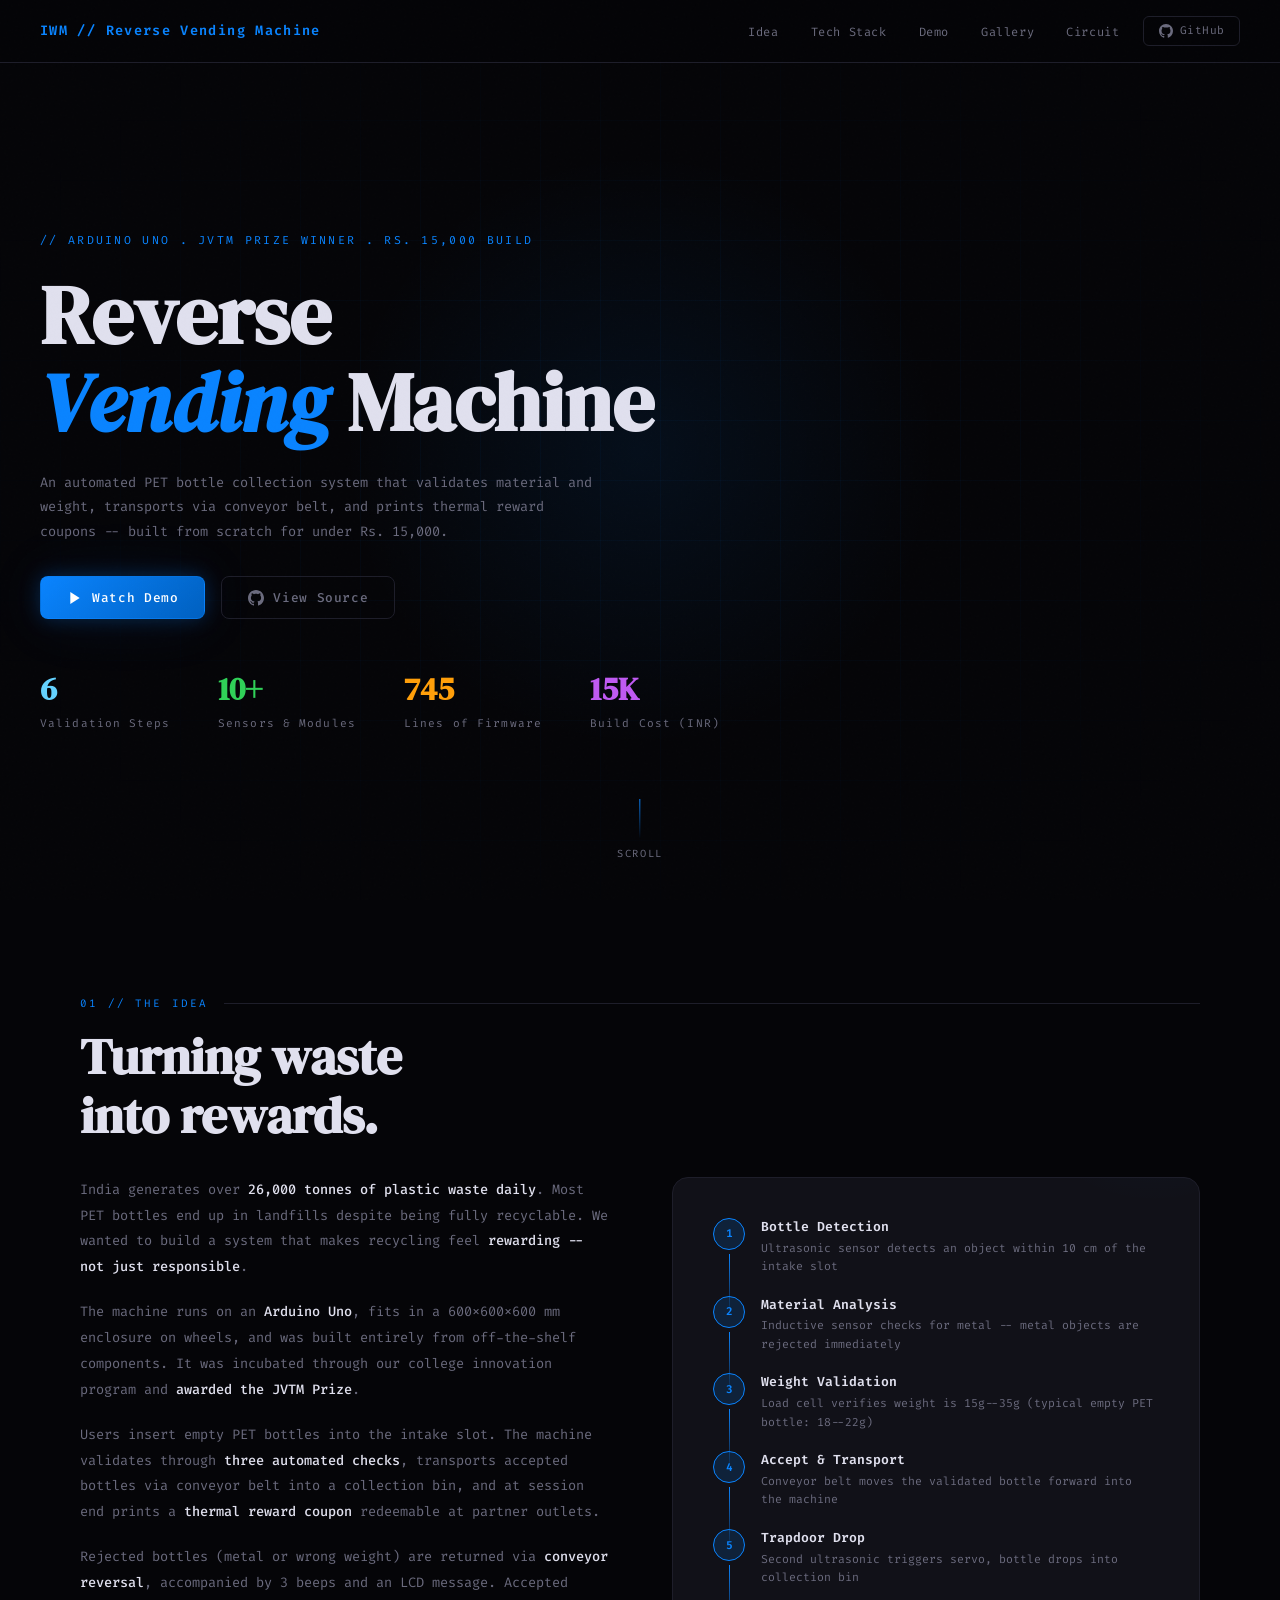
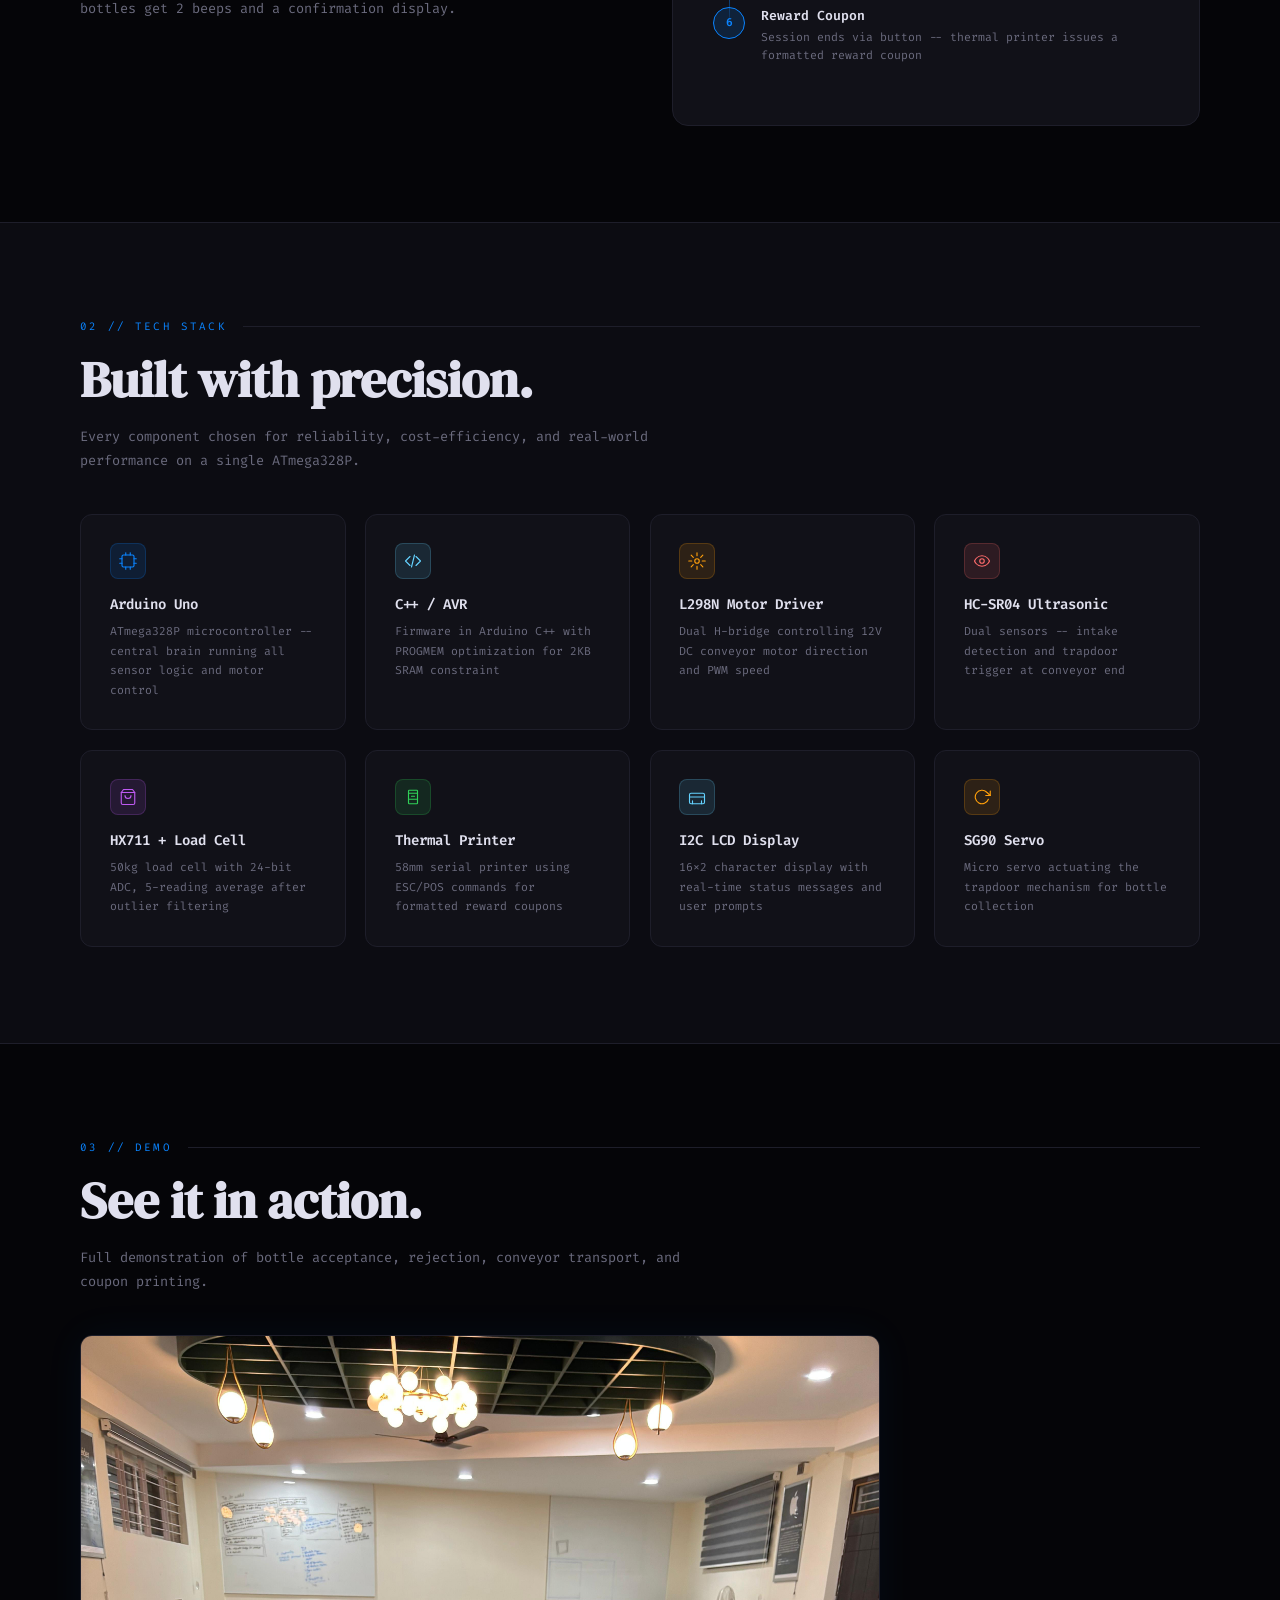
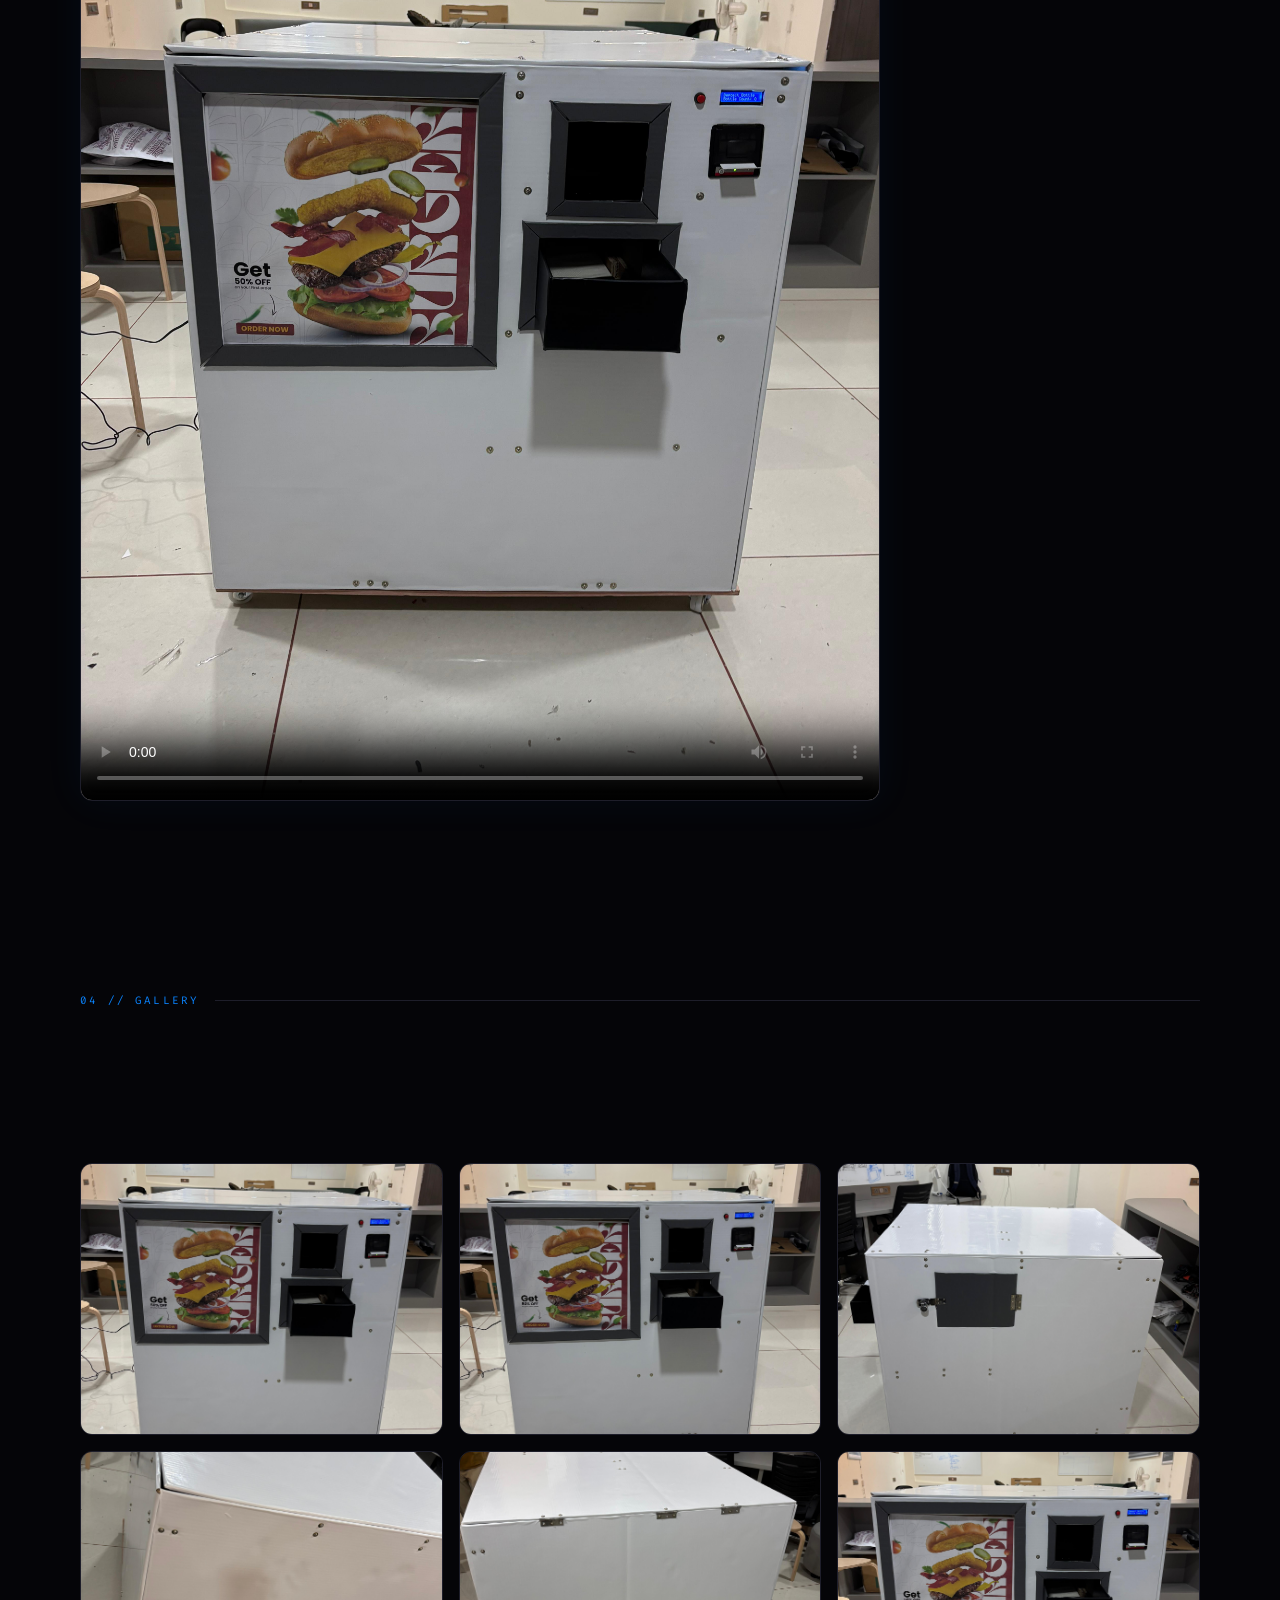
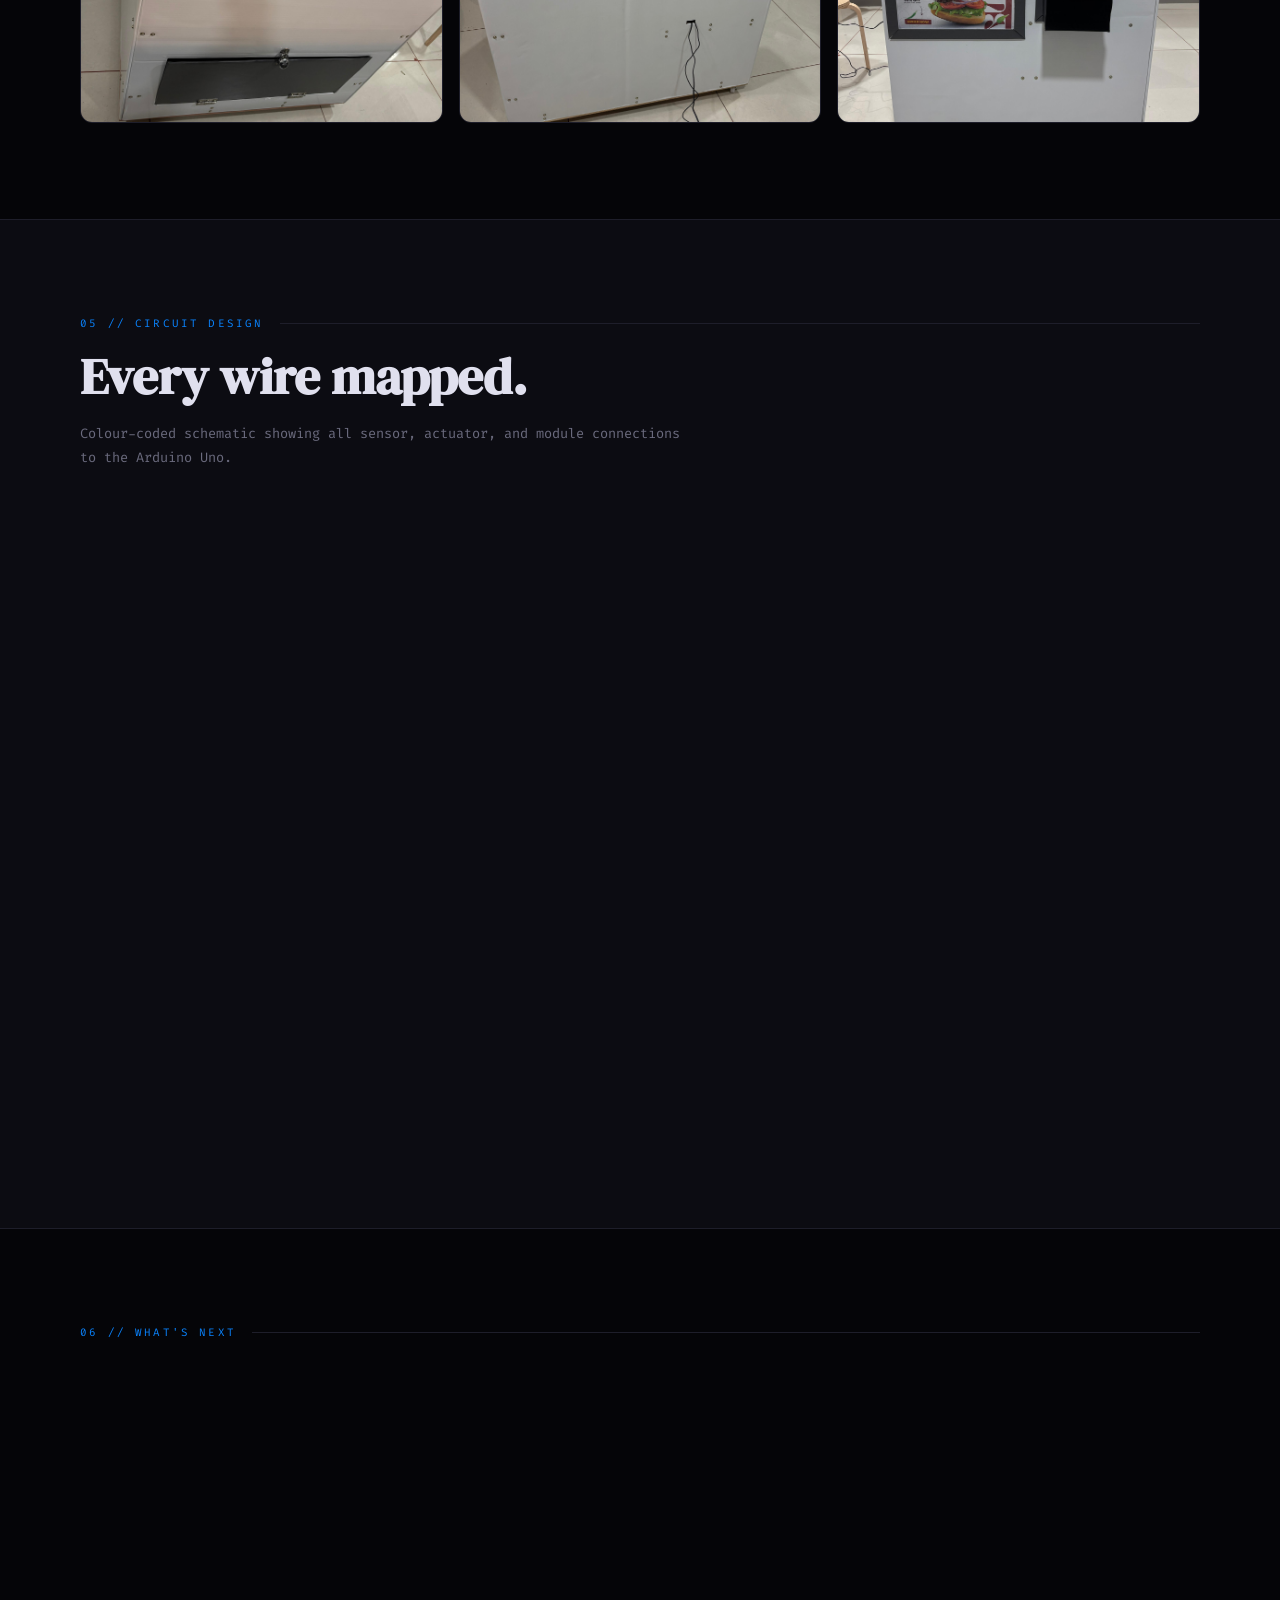
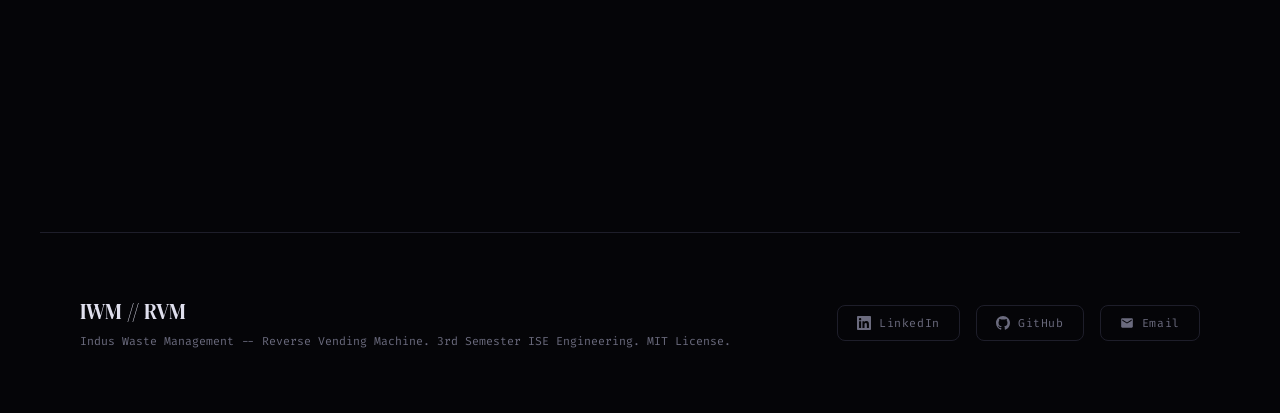
==== index.html @ 7657ecaa "refactor: move website files to root, remove docs/ folder" ====
<!DOCTYPE html>
<html lang="en">
<head>
<meta charset="UTF-8">
<meta name="viewport" content="width=device-width, initial-scale=1.0">
<title>IWM -- Reverse Vending Machine</title>
<meta name="description" content="An Arduino-powered Reverse Vending Machine that validates, collects PET bottles and prints reward coupons. JVTM Prize Winner. Built by Team IWM.">
<link rel="preconnect" href="https://fonts.googleapis.com">
<link href="https://fonts.googleapis.com/css2?family=Fira+Code:wght@300;400;500;600&family=DM+Serif+Display:ital@0;1&display=swap" rel="stylesheet">
<link rel="stylesheet" href="style.css">
</head>
<body>

<nav>
  <div class="nav-logo">IWM // Reverse Vending Machine</div>
  <div class="nav-right">
    <ul class="nav-links">
      <li><a href="#idea">Idea</a></li>
      <li><a href="#tech">Tech Stack</a></li>
      <li><a href="#demo">Demo</a></li>
      <li><a href="#gallery">Gallery</a></li>
      <li><a href="#circuit">Circuit</a></li>
    </ul>
    <a href="https://github.com/ishaaqdev/IWM-Reverse-Vending-Machine" target="_blank" class="nav-gh">
      <svg viewBox="0 0 24 24"><path d="M12 0c-6.626 0-12 5.373-12 12 0 5.302 3.438 9.8 8.207 11.387.599.111.793-.261.793-.577v-2.234c-3.338.726-4.033-1.416-4.033-1.416-.546-1.387-1.333-1.756-1.333-1.756-1.089-.745.083-.729.083-.729 1.205.084 1.839 1.237 1.839 1.237 1.07 1.834 2.807 1.304 3.492.997.107-.775.418-1.305.762-1.604-2.665-.305-5.467-1.334-5.467-5.931 0-1.311.469-2.381 1.236-3.221-.124-.303-.535-1.524.117-3.176 0 0 1.008-.322 3.301 1.23.957-.266 1.983-.399 3.003-.404 1.02.005 2.047.138 3.006.404 2.291-1.552 3.297-1.23 3.297-1.23.653 1.653.242 2.874.118 3.176.77.84 1.235 1.911 1.235 3.221 0 4.609-2.807 5.624-5.479 5.921.43.372.823 1.102.823 2.222v3.293c0 .319.192.694.801.576 4.765-1.589 8.199-6.086 8.199-11.386 0-6.627-5.373-12-12-12z"/></svg>
      GitHub
    </a>
    <button class="nav-hamburger" id="navToggle" aria-label="Menu">
      <span></span><span></span><span></span>
    </button>
  </div>
</nav>

<div class="mobile-nav" id="mobileNav">
  <a href="#idea" onclick="closeMobile()">Idea</a>
  <a href="#tech" onclick="closeMobile()">Tech Stack</a>
  <a href="#demo" onclick="closeMobile()">Demo</a>
  <a href="#gallery" onclick="closeMobile()">Gallery</a>
  <a href="#circuit" onclick="closeMobile()">Circuit</a>
  <a href="https://github.com/ishaaqdev/IWM-Reverse-Vending-Machine" target="_blank" onclick="closeMobile()">GitHub</a>
</div>

<!-- HERO -->
<div class="hero">
  <div class="hero-grid"></div>
  <div class="hero-orb"></div>

  <div class="hero-tag">// Arduino Uno . JVTM Prize Winner . Rs. 15,000 Build</div>
  <h1 class="hero-title">
    Reverse<br><em>Vending</em> Machine
  </h1>
  <p class="hero-sub">
    An automated PET bottle collection system that validates material and weight, transports via conveyor belt, and prints thermal reward coupons -- built from scratch for under Rs. 15,000.
  </p>

  <div class="hero-ctas">
    <a href="#demo" class="hero-cta">
      <svg viewBox="0 0 24 24"><polygon points="5 3 19 12 5 21 5 3" fill="currentColor"/></svg>
      Watch Demo
    </a>
    <a href="https://github.com/ishaaqdev/IWM-Reverse-Vending-Machine" target="_blank" class="hero-cta-secondary">
      <svg viewBox="0 0 24 24"><path d="M12 0c-6.626 0-12 5.373-12 12 0 5.302 3.438 9.8 8.207 11.387.599.111.793-.261.793-.577v-2.234c-3.338.726-4.033-1.416-4.033-1.416-.546-1.387-1.333-1.756-1.333-1.756-1.089-.745.083-.729.083-.729 1.205.084 1.839 1.237 1.839 1.237 1.07 1.834 2.807 1.304 3.492.997.107-.775.418-1.305.762-1.604-2.665-.305-5.467-1.334-5.467-5.931 0-1.311.469-2.381 1.236-3.221-.124-.303-.535-1.524.117-3.176 0 0 1.008-.322 3.301 1.23.957-.266 1.983-.399 3.003-.404 1.02.005 2.047.138 3.006.404 2.291-1.552 3.297-1.23 3.297-1.23.653 1.653.242 2.874.118 3.176.77.84 1.235 1.911 1.235 3.221 0 4.609-2.807 5.624-5.479 5.921.43.372.823 1.102.823 2.222v3.293c0 .319.192.694.801.576 4.765-1.589 8.199-6.086 8.199-11.386 0-6.627-5.373-12-12-12z" fill="currentColor"/></svg>
      View Source
    </a>
  </div>

  <div class="hero-stats">
    <div class="stat">
      <span class="stat-val blue">6</span>
      <span class="stat-label">Validation Steps</span>
    </div>
    <div class="stat">
      <span class="stat-val green">10+</span>
      <span class="stat-label">Sensors & Modules</span>
    </div>
    <div class="stat">
      <span class="stat-val orange">745</span>
      <span class="stat-label">Lines of Firmware</span>
    </div>
    <div class="stat">
      <span class="stat-val purple">15K</span>
      <span class="stat-label">Build Cost (INR)</span>
    </div>
  </div>

  <div class="scroll-hint">
    <div class="scroll-line"></div>
    SCROLL
  </div>
</div>

<!-- IDEA -->
<section id="idea">
  <div class="section-label">01 // The Idea</div>
  <h2 class="section-title reveal">Turning waste<br>into rewards.</h2>

  <div class="origin-grid reveal">
    <div class="origin-text">
      <p>
        India generates over <strong>26,000 tonnes of plastic waste daily</strong>. Most PET bottles end up in landfills despite being fully recyclable. We wanted to build a system that makes recycling feel <strong>rewarding -- not just responsible</strong>.
      </p>
      <p>
        The machine runs on an <strong>Arduino Uno</strong>, fits in a 600x600x600 mm enclosure on wheels, and was built entirely from off-the-shelf components. It was incubated through our college innovation program and <strong>awarded the JVTM Prize</strong>.
      </p>
      <p>
        Users insert empty PET bottles into the intake slot. The machine validates through <strong>three automated checks</strong>, transports accepted bottles via conveyor belt into a collection bin, and at session end prints a <strong>thermal reward coupon</strong> redeemable at partner outlets.
      </p>
      <p>
        Rejected bottles (metal or wrong weight) are returned via <strong>conveyor reversal</strong>, accompanied by 3 beeps and an LCD message. Accepted bottles get 2 beeps and a confirmation display.
      </p>
    </div>

    <div class="origin-visual">
      <div class="flow-step">
        <div class="flow-num">1</div>
        <div class="flow-content">
          <h4>Bottle Detection</h4>
          <p>Ultrasonic sensor detects an object within 10 cm of the intake slot</p>
        </div>
      </div>
      <div class="flow-step">
        <div class="flow-num">2</div>
        <div class="flow-content">
          <h4>Material Analysis</h4>
          <p>Inductive sensor checks for metal -- metal objects are rejected immediately</p>
        </div>
      </div>
      <div class="flow-step">
        <div class="flow-num">3</div>
        <div class="flow-content">
          <h4>Weight Validation</h4>
          <p>Load cell verifies weight is 15g--35g (typical empty PET bottle: 18--22g)</p>
        </div>
      </div>
      <div class="flow-step">
        <div class="flow-num">4</div>
        <div class="flow-content">
          <h4>Accept & Transport</h4>
          <p>Conveyor belt moves the validated bottle forward into the machine</p>
        </div>
      </div>
      <div class="flow-step">
        <div class="flow-num">5</div>
        <div class="flow-content">
          <h4>Trapdoor Drop</h4>
          <p>Second ultrasonic triggers servo, bottle drops into collection bin</p>
        </div>
      </div>
      <div class="flow-step">
        <div class="flow-num">6</div>
        <div class="flow-content">
          <h4>Reward Coupon</h4>
          <p>Session ends via button -- thermal printer issues a formatted reward coupon</p>
        </div>
      </div>
    </div>
  </div>
</section>

<!-- TECH STACK -->
<div class="tech-section" id="tech">
  <div class="tech-inner">
    <div class="section-label">02 // Tech Stack</div>
    <h2 class="section-title reveal">Built with precision.</h2>
    <p class="section-sub reveal">Every component chosen for reliability, cost-efficiency, and real-world performance on a single ATmega328P.</p>

    <div class="tech-grid reveal">
      <div class="tech-card">
        <div class="tech-icon ti-blue">
          <svg viewBox="0 0 24 24"><rect x="4" y="4" width="16" height="16" rx="2"/><line x1="9" y1="1" x2="9" y2="4"/><line x1="15" y1="1" x2="15" y2="4"/><line x1="9" y1="20" x2="9" y2="23"/><line x1="15" y1="20" x2="15" y2="23"/><line x1="1" y1="9" x2="4" y2="9"/><line x1="1" y1="15" x2="4" y2="15"/><line x1="20" y1="9" x2="23" y2="9"/><line x1="20" y1="15" x2="23" y2="15"/></svg>
        </div>
        <h4>Arduino Uno</h4>
        <p>ATmega328P microcontroller -- central brain running all sensor logic and motor control</p>
      </div>
      <div class="tech-card">
        <div class="tech-icon ti-cyan">
          <svg viewBox="0 0 24 24"><polyline points="16 18 22 12 16 6"/><polyline points="8 6 2 12 8 18"/><line x1="14" y1="4" x2="10" y2="20"/></svg>
        </div>
        <h4>C++ / AVR</h4>
        <p>Firmware in Arduino C++ with PROGMEM optimization for 2KB SRAM constraint</p>
      </div>
      <div class="tech-card">
        <div class="tech-icon ti-orange">
          <svg viewBox="0 0 24 24"><circle cx="12" cy="12" r="3"/><path d="M12 1v4M12 19v4M4.22 4.22l2.83 2.83M16.95 16.95l2.83 2.83M1 12h4M19 12h4M4.22 19.78l2.83-2.83M16.95 7.05l2.83-2.83"/></svg>
        </div>
        <h4>L298N Motor Driver</h4>
        <p>Dual H-bridge controlling 12V DC conveyor motor direction and PWM speed</p>
      </div>
      <div class="tech-card">
        <div class="tech-icon ti-red">
          <svg viewBox="0 0 24 24"><path d="M2 12s3-7 10-7 10 7 10 7-3 7-10 7-10-7-10-7z"/><circle cx="12" cy="12" r="3"/></svg>
        </div>
        <h4>HC-SR04 Ultrasonic</h4>
        <p>Dual sensors -- intake detection and trapdoor trigger at conveyor end</p>
      </div>
      <div class="tech-card">
        <div class="tech-icon ti-purple">
          <svg viewBox="0 0 24 24"><path d="M6 2L3 6v14a2 2 0 002 2h14a2 2 0 002-2V6l-3-4z"/><line x1="3" y1="6" x2="21" y2="6"/><path d="M16 10a4 4 0 01-8 0"/></svg>
        </div>
        <h4>HX711 + Load Cell</h4>
        <p>50kg load cell with 24-bit ADC, 5-reading average after outlier filtering</p>
      </div>
      <div class="tech-card">
        <div class="tech-icon ti-green">
          <svg viewBox="0 0 24 24"><rect x="6" y="3" width="12" height="18" rx="1"/><line x1="6" y1="7" x2="18" y2="7"/><line x1="6" y1="15" x2="18" y2="15"/><line x1="10" y1="11" x2="14" y2="11"/></svg>
        </div>
        <h4>Thermal Printer</h4>
        <p>58mm serial printer using ESC/POS commands for formatted reward coupons</p>
      </div>
      <div class="tech-card">
        <div class="tech-icon ti-cyan">
          <svg viewBox="0 0 24 24"><rect x="2" y="7" width="20" height="14" rx="2"/><line x1="6" y1="21" x2="6" y2="17"/><line x1="18" y1="21" x2="18" y2="17"/><line x1="2" y1="12" x2="22" y2="12"/></svg>
        </div>
        <h4>I2C LCD Display</h4>
        <p>16x2 character display with real-time status messages and user prompts</p>
      </div>
      <div class="tech-card">
        <div class="tech-icon ti-orange">
          <svg viewBox="0 0 24 24"><polyline points="23 4 23 10 17 10"/><path d="M20.49 15a9 9 0 11-2.12-9.36L23 10"/></svg>
        </div>
        <h4>SG90 Servo</h4>
        <p>Micro servo actuating the trapdoor mechanism for bottle collection</p>
      </div>
    </div>
  </div>
</div>

<!-- DEMO VIDEO -->
<section id="demo">
  <div class="section-label">03 // Demo</div>
  <h2 class="section-title reveal">See it in action.</h2>
  <p class="section-sub reveal">Full demonstration of bottle acceptance, rejection, conveyor transport, and coupon printing.</p>

  <div class="video-wrapper reveal">
    <video controls preload="metadata" poster="Media/showcase images/rvm1.jpeg">
      <source src="Media/showcase mp4/rvm Demo cardboard.mp4" type="video/mp4">
      Your browser does not support the video tag.
    </video>
  </div>
</section>

<!-- GALLERY -->
<section id="gallery">
  <div class="section-label">04 // Gallery</div>
  <h2 class="section-title reveal">The build.</h2>
  <p class="section-sub reveal">From concept to a fully working prototype -- every angle of the machine.</p>

  <div class="gallery-grid reveal">
    <div class="gallery-item" onclick="openLightbox(this)">
      <img src="Media/showcase images/rvm1.jpeg" alt="RVM front view with ad panel and intake slot" loading="lazy">
    </div>
    <div class="gallery-item" onclick="openLightbox(this)">
      <img src="Media/showcase images/rvm2.jpeg" alt="RVM front view alternative angle" loading="lazy">
    </div>
    <div class="gallery-item" onclick="openLightbox(this)">
      <img src="Media/showcase images/rvm3.jpeg" alt="RVM rear view showing access panel" loading="lazy">
    </div>
    <div class="gallery-item" onclick="openLightbox(this)">
      <img src="Media/showcase images/rvm4.jpeg" alt="RVM internal components" loading="lazy">
    </div>
    <div class="gallery-item" onclick="openLightbox(this)">
      <img src="Media/showcase images/rvm5.jpeg" alt="RVM conveyor mechanism" loading="lazy">
    </div>
    <div class="gallery-item" onclick="openLightbox(this)">
      <img src="Media/showcase images/rvm 5.jpeg" alt="RVM detailed shot" loading="lazy">
    </div>
  </div>
</section>

<!-- LIGHTBOX -->
<div class="lightbox" id="lightbox" onclick="closeLightbox()">
  <button class="lightbox-close" aria-label="Close">&times;</button>
  <img src="" alt="Enlarged view" id="lightboxImg">
</div>

<!-- CIRCUIT -->
<div class="circuit-section" id="circuit">
  <div class="circuit-inner">
    <div class="section-label">05 // Circuit Design</div>
    <h2 class="section-title reveal">Every wire mapped.</h2>
    <p class="section-sub reveal">Colour-coded schematic showing all sensor, actuator, and module connections to the Arduino Uno.</p>

    <div class="circuit-img reveal">
      <img src="hardware/IWM_RVM_Circuit_schematic.png" alt="IWM RVM Circuit Schematic">
    </div>
  </div>
</div>

<!-- FUTURE -->
<section id="future">
  <div class="section-label">06 // What's Next</div>
  <h2 class="section-title reveal">Room to grow.</h2>
  <p class="section-sub reveal">Planned improvements and future directions for the platform.</p>

  <div class="future-grid reveal">
    <div class="future-card">
      <div class="future-icon">
        <svg viewBox="0 0 24 24"><path d="M1 6v16l7-4 8 4 7-4V2l-7 4-8-4-7 4z"/><line x1="8" y1="2" x2="8" y2="18"/><line x1="16" y1="6" x2="16" y2="22"/></svg>
      </div>
      <div>
        <h4>IoT Data Logging</h4>
        <p>ESP32 integration for real-time bottle count and usage analytics dashboard</p>
      </div>
    </div>
    <div class="future-card">
      <div class="future-icon">
        <svg viewBox="0 0 24 24"><rect x="3" y="3" width="18" height="18" rx="2"/><path d="M7 7h3v3H7zM14 7h3v3h-3zM7 14h3v3H7zM14 14h3v3h-3z"/></svg>
      </div>
      <div>
        <h4>QR Code Coupons</h4>
        <p>Server-validated digital coupons replacing thermal printouts</p>
      </div>
    </div>
    <div class="future-card">
      <div class="future-icon">
        <svg viewBox="0 0 24 24"><circle cx="11" cy="11" r="8"/><line x1="21" y1="21" x2="16.65" y2="16.65"/></svg>
      </div>
      <div>
        <h4>Optical Classification</h4>
        <p>Camera-based identification of HDPE, PET, and glass bottles</p>
      </div>
    </div>
    <div class="future-card">
      <div class="future-icon">
        <svg viewBox="0 0 24 24"><path d="M18 20V10M12 20V4M6 20v-6"/></svg>
      </div>
      <div>
        <h4>Single Power Supply</h4>
        <p>Buck converter to replace the dual 12V/5V adapter setup</p>
      </div>
    </div>
  </div>
</section>

<!-- FOOTER -->
<footer>
  <div class="footer-left">
    <div class="footer-name">IWM // RVM</div>
    <div class="footer-sub">Indus Waste Management -- Reverse Vending Machine. 3rd Semester ISE Engineering. MIT License.</div>
  </div>
  <div class="footer-links">
    <a href="https://www.linkedin.com/in/ishaaq42/" target="_blank" class="footer-link">
      <svg viewBox="0 0 24 24" fill="currentColor"><path d="M20.447 20.452h-3.554v-5.569c0-1.328-.027-3.037-1.852-3.037-1.853 0-2.136 1.445-2.136 2.939v5.667H9.351V9h3.414v1.561h.046c.477-.9 1.637-1.85 3.37-1.85 3.601 0 4.267 2.37 4.267 5.455v6.286zM5.337 7.433a2.062 2.062 0 01-2.063-2.065 2.064 2.064 0 112.063 2.065zm1.782 13.019H3.555V9h3.564v11.452zM22.225 0H1.771C.792 0 0 .774 0 1.729v20.542C0 23.227.792 24 1.771 24h20.451C23.2 24 24 23.227 24 22.271V1.729C24 .774 23.2 0 22.222 0h.003z"/></svg>
      LinkedIn
    </a>
    <a href="https://github.com/ishaaqdev" target="_blank" class="footer-link">
      <svg viewBox="0 0 24 24" fill="currentColor"><path d="M12 0c-6.626 0-12 5.373-12 12 0 5.302 3.438 9.8 8.207 11.387.599.111.793-.261.793-.577v-2.234c-3.338.726-4.033-1.416-4.033-1.416-.546-1.387-1.333-1.756-1.333-1.756-1.089-.745.083-.729.083-.729 1.205.084 1.839 1.237 1.839 1.237 1.07 1.834 2.807 1.304 3.492.997.107-.775.418-1.305.762-1.604-2.665-.305-5.467-1.334-5.467-5.931 0-1.311.469-2.381 1.236-3.221-.124-.303-.535-1.524.117-3.176 0 0 1.008-.322 3.301 1.23.957-.266 1.983-.399 3.003-.404 1.02.005 2.047.138 3.006.404 2.291-1.552 3.297-1.23 3.297-1.23.653 1.653.242 2.874.118 3.176.77.84 1.235 1.911 1.235 3.221 0 4.609-2.807 5.624-5.479 5.921.43.372.823 1.102.823 2.222v3.293c0 .319.192.694.801.576 4.765-1.589 8.199-6.086 8.199-11.386 0-6.627-5.373-12-12-12z"/></svg>
      GitHub
    </a>
    <a href="mailto:ishaaqdev@gmail.com" class="footer-link">
      <svg viewBox="0 0 24 24" fill="currentColor"><path d="M20 4H4c-1.1 0-1.99.9-1.99 2L2 18c0 1.1.9 2 2 2h16c1.1 0 2-.9 2-2V6c0-1.1-.9-2-2-2zm0 4l-8 5-8-5V6l8 5 8-5v2z"/></svg>
      Email
    </a>
  </div>
</footer>

<script>
// Mobile Nav
const navToggle = document.getElementById('navToggle');
const mobileNav = document.getElementById('mobileNav');
navToggle.addEventListener('click', () => mobileNav.classList.toggle('active'));
function closeMobile() { mobileNav.classList.remove('active'); }

// Scroll Reveal
const observer = new IntersectionObserver((entries) => {
  entries.forEach(e => { if (e.isIntersecting) { e.target.classList.add('visible'); observer.unobserve(e.target); }});
}, { threshold: 0.12 });
document.querySelectorAll('.reveal').forEach(el => observer.observe(el));

// Lightbox
const lightbox = document.getElementById('lightbox');
const lightboxImg = document.getElementById('lightboxImg');
function openLightbox(el) {
  lightboxImg.src = el.querySelector('img').src;
  lightbox.classList.add('active');
  document.body.style.overflow = 'hidden';
}
function closeLightbox() {
  lightbox.classList.remove('active');
  document.body.style.overflow = '';
}
document.addEventListener('keydown', e => { if (e.key === 'Escape') closeLightbox(); });
</script>

</body>
</html>
---- style.css ----
:root {
  --bg: #050508;
  --surface: #0c0c12;
  --card: #111118;
  --border: #1e1e2a;
  --text: #e0e0ee;
  --muted: #6b6b7e;
  --accent: #0a84ff;
  --accent2: #30d158;
  --accent3: #ff6b6b;
  --accent4: #ffd76b;
  --c1: #64d2ff;
  --c2: #30d158;
  --c3: #bf5af2;
  --c4: #ff9f0a;
  --glow: rgba(10,132,255,0.15);
}

*, *::before, *::after { margin: 0; padding: 0; box-sizing: border-box; }
html { scroll-behavior: smooth; }

body {
  font-family: 'Fira Code', monospace;
  background: var(--bg);
  color: var(--text);
  overflow-x: hidden;
  cursor: default;
}

body::before {
  content: '';
  position: fixed;
  inset: 0;
  background-image: url("data:image/svg+xml,%3Csvg viewBox='0 0 512 512' xmlns='http://www.w3.org/2000/svg'%3E%3Cfilter id='n'%3E%3CfeTurbulence type='fractalNoise' baseFrequency='0.75' numOctaves='4' stitchTiles='stitch'/%3E%3C/filter%3E%3Crect width='100%25' height='100%25' filter='url(%23n)' opacity='0.025'/%3E%3C/svg%3E");
  pointer-events: none;
  z-index: 1000;
  opacity: 0.4;
}

a { color: var(--accent); text-decoration: none; transition: color 0.2s; }
a:hover { color: var(--text); }
img { max-width: 100%; display: block; }
ul { list-style: none; }

/* NAV */
nav {
  position: fixed; top: 0; width: 100%; z-index: 100;
  padding: 1rem 2.5rem;
  display: flex; justify-content: space-between; align-items: center;
  background: rgba(5,5,8,0.85);
  backdrop-filter: blur(20px);
  border-bottom: 1px solid var(--border);
}

.nav-logo {
  font-size: 0.85rem; font-weight: 600;
  color: var(--accent); letter-spacing: 0.1em;
}

.nav-links { display: flex; gap: 2rem; list-style: none; }
.nav-links a {
  color: var(--muted); font-size: 0.75rem;
  letter-spacing: 0.05em; transition: color 0.2s;
}
.nav-links a:hover { color: var(--text); }

.nav-right { display: flex; align-items: center; gap: 1.5rem; }

.nav-gh {
  display: flex; align-items: center; gap: 0.45rem;
  padding: 0.4rem 0.9rem;
  border: 1px solid var(--border); border-radius: 6px;
  font-size: 0.7rem; color: var(--muted);
  letter-spacing: 0.04em; transition: all 0.25s;
}
.nav-gh:hover { border-color: var(--accent); color: var(--text); background: var(--glow); }
.nav-gh svg { width: 14px; height: 14px; fill: currentColor; }

.nav-hamburger {
  display: none; background: none; border: none;
  cursor: pointer; padding: 4px; flex-direction: column; gap: 4px;
}
.nav-hamburger span {
  display: block; width: 18px; height: 1.5px;
  background: var(--text); border-radius: 1px; transition: 0.3s;
}

/* MOBILE NAV */
.mobile-nav {
  position: fixed; inset: 0; z-index: 99;
  background: rgba(5,5,8,0.95); backdrop-filter: blur(20px);
  display: flex; flex-direction: column;
  align-items: center; justify-content: center; gap: 2rem;
  opacity: 0; pointer-events: none; transition: opacity 0.3s;
}
.mobile-nav.active { opacity: 1; pointer-events: auto; }
.mobile-nav a { font-size: 1.1rem; font-weight: 500; color: var(--muted); }
.mobile-nav a:hover { color: var(--accent); }

/* HERO */
.hero {
  min-height: 100vh; display: flex; flex-direction: column;
  justify-content: center; padding: 8rem 2.5rem 4rem;
  position: relative; overflow: hidden;
}

.hero-grid {
  position: absolute; inset: 0;
  background-image:
    linear-gradient(rgba(10,132,255,0.04) 1px, transparent 1px),
    linear-gradient(90deg, rgba(10,132,255,0.04) 1px, transparent 1px);
  background-size: 60px 60px;
  mask-image: radial-gradient(ellipse at 50% 50%, black 30%, transparent 80%);
}

.hero-orb {
  position: absolute; width: 600px; height: 600px; border-radius: 50%;
  background: radial-gradient(circle, rgba(10,132,255,0.08) 0%, transparent 70%);
  top: 50%; left: 50%; transform: translate(-50%, -50%);
  animation: pulse 8s ease-in-out infinite;
}

@keyframes pulse {
  0%, 100% { transform: translate(-50%, -50%) scale(1); opacity: 0.6; }
  50% { transform: translate(-50%, -50%) scale(1.15); opacity: 1; }
}

.hero-tag {
  font-size: 0.72rem; color: var(--accent);
  letter-spacing: 0.2em; text-transform: uppercase;
  margin-bottom: 1.5rem;
  opacity: 0; animation: fadeUp 0.6s 0.2s forwards;
}

.hero-title {
  font-family: 'DM Serif Display', serif;
  font-size: clamp(2.8rem, 6.5vw, 5.5rem);
  line-height: 1.05; margin-bottom: 1.5rem;
  opacity: 0; animation: fadeUp 0.6s 0.4s forwards;
}
.hero-title em { color: var(--accent); font-style: italic; }

.hero-sub {
  font-size: 0.85rem; color: var(--muted);
  max-width: 560px; line-height: 1.8; margin-bottom: 2rem;
  opacity: 0; animation: fadeUp 0.6s 0.6s forwards;
}

.hero-ctas {
  display: flex; gap: 1rem; flex-wrap: wrap;
  margin-bottom: 3rem;
  opacity: 0; animation: fadeUp 0.6s 0.7s forwards;
}

.hero-cta {
  display: inline-flex; align-items: center; gap: 0.6rem;
  padding: 0.75rem 1.6rem; border-radius: 8px;
  font-family: 'Fira Code', monospace;
  font-size: 0.8rem; font-weight: 500;
  letter-spacing: 0.05em; color: #fff;
  background: linear-gradient(135deg, var(--accent), #0060c0);
  border: 1px solid rgba(10,132,255,0.4);
  box-shadow: 0 0 20px rgba(10,132,255,0.25), 0 0 60px rgba(10,132,255,0.1);
  transition: all 0.3s ease;
}
.hero-cta:hover {
  transform: translateY(-2px); color: #fff;
  box-shadow: 0 0 30px rgba(10,132,255,0.4), 0 0 80px rgba(10,132,255,0.15);
}
.hero-cta svg { width: 16px; height: 16px; fill: currentColor; }

.hero-cta-secondary {
  display: inline-flex; align-items: center; gap: 0.6rem;
  padding: 0.75rem 1.6rem; border-radius: 8px;
  font-family: 'Fira Code', monospace;
  font-size: 0.8rem; font-weight: 500;
  letter-spacing: 0.05em; color: var(--muted);
  background: transparent;
  border: 1px solid var(--border);
  transition: all 0.3s ease;
}
.hero-cta-secondary:hover {
  border-color: var(--accent); color: var(--text);
  background: var(--glow); transform: translateY(-2px);
}
.hero-cta-secondary svg { width: 16px; height: 16px; fill: currentColor; }

.hero-stats {
  display: flex; gap: 3rem; flex-wrap: wrap;
  opacity: 0; animation: fadeUp 0.6s 0.8s forwards;
}
.stat { display: flex; flex-direction: column; gap: 0.3rem; }
.stat-val {
  font-size: 2rem; font-weight: 600;
  font-family: 'DM Serif Display', serif;
}
.stat-label { font-size: 0.7rem; color: var(--muted); letter-spacing: 0.1em; }
.stat-val.blue { color: var(--c1); }
.stat-val.green { color: var(--accent2); }
.stat-val.purple { color: var(--c3); }
.stat-val.orange { color: var(--c4); }

.scroll-hint {
  position: absolute; bottom: 2.5rem; left: 50%;
  transform: translateX(-50%);
  font-size: 0.65rem; color: var(--muted);
  letter-spacing: 0.15em;
  display: flex; flex-direction: column; align-items: center; gap: 0.5rem;
  animation: bounce 2s ease-in-out infinite;
}
@keyframes bounce {
  0%, 100% { transform: translateX(-50%) translateY(0); }
  50% { transform: translateX(-50%) translateY(6px); }
}
.scroll-line { width: 1px; height: 40px; background: linear-gradient(to bottom, var(--accent), transparent); }

/* SECTIONS */
section { padding: 6rem 2.5rem; max-width: 1200px; margin: 0 auto; }

.section-label {
  font-size: 0.68rem; color: var(--accent);
  letter-spacing: 0.2em; text-transform: uppercase;
  margin-bottom: 1rem; display: flex; align-items: center; gap: 1rem;
}
.section-label::after { content: ''; flex: 1; height: 1px; background: var(--border); }

.section-title {
  font-family: 'DM Serif Display', serif;
  font-size: clamp(2rem, 4vw, 3.2rem);
  line-height: 1.15; margin-bottom: 1rem;
}

.section-sub {
  font-size: 0.85rem; color: var(--muted);
  max-width: 600px; line-height: 1.8; margin-bottom: 2.5rem;
}

/* IDEA / ORIGIN GRID */
.origin-grid {
  display: grid; grid-template-columns: 1fr 1fr;
  gap: 4rem; align-items: start; margin-top: 2rem;
}

.origin-text p {
  font-size: 0.85rem; line-height: 1.9;
  color: var(--muted); margin-bottom: 1.2rem;
}
.origin-text p strong { color: var(--text); font-weight: 500; }

.origin-visual {
  background: var(--card); border: 1px solid var(--border);
  border-radius: 16px; padding: 2.5rem;
  position: relative; overflow: hidden;
}
.origin-visual::before {
  content: ''; position: absolute; top: -50%; right: -20%;
  width: 300px; height: 300px;
  background: radial-gradient(circle, rgba(10,132,255,0.08) 0%, transparent 70%);
  border-radius: 50%;
}

.flow-step {
  display: flex; align-items: flex-start; gap: 1rem;
  margin-bottom: 1.2rem; position: relative;
}
.flow-step:not(:last-child)::after {
  content: ''; position: absolute;
  left: 16px; top: 36px; width: 1px;
  height: calc(100% + 0.2rem);
  background: linear-gradient(to bottom, var(--accent), transparent);
}
.flow-num {
  width: 32px; height: 32px; border-radius: 50%;
  background: var(--glow); border: 1px solid var(--accent);
  display: flex; align-items: center; justify-content: center;
  font-size: 0.7rem; color: var(--accent);
  flex-shrink: 0; font-weight: 600;
}
.flow-content h4 { font-size: 0.82rem; font-weight: 600; color: var(--text); margin-bottom: 0.3rem; }
.flow-content p { font-size: 0.72rem; color: var(--muted); line-height: 1.6; }

/* TECH STACK */
.tech-section { background: var(--surface); border-top: 1px solid var(--border); border-bottom: 1px solid var(--border); padding: 6rem 0; }
.tech-inner { max-width: 1200px; margin: 0 auto; padding: 0 2.5rem; }

.tech-grid {
  display: grid; grid-template-columns: repeat(auto-fill, minmax(220px, 1fr));
  gap: 1.2rem; margin-top: 2.5rem;
}

.tech-card {
  background: var(--card); border: 1px solid var(--border);
  border-radius: 12px; padding: 1.8rem;
  transition: all 0.3s; position: relative; overflow: hidden;
}
.tech-card::before {
  content: ''; position: absolute; top: 0; left: 0; right: 0;
  height: 2px;
  background: linear-gradient(90deg, transparent, var(--accent), transparent);
  transform: scaleX(0); transition: transform 0.3s;
}
.tech-card:hover { border-color: rgba(10,132,255,0.3); transform: translateY(-3px); }
.tech-card:hover::before { transform: scaleX(1); }

.tech-icon {
  width: 36px; height: 36px; border-radius: 8px;
  display: flex; align-items: center; justify-content: center;
  margin-bottom: 1rem;
}
.tech-icon svg { width: 18px; height: 18px; stroke-width: 1.5; stroke-linecap: round; stroke-linejoin: round; fill: none; }

.ti-blue { background: rgba(10,132,255,0.12); border: 1px solid rgba(10,132,255,0.2); }
.ti-blue svg { stroke: var(--accent); }
.ti-green { background: rgba(48,209,88,0.12); border: 1px solid rgba(48,209,88,0.2); }
.ti-green svg { stroke: var(--accent2); }
.ti-orange { background: rgba(255,159,10,0.12); border: 1px solid rgba(255,159,10,0.2); }
.ti-orange svg { stroke: var(--c4); }
.ti-red { background: rgba(255,107,107,0.12); border: 1px solid rgba(255,107,107,0.2); }
.ti-red svg { stroke: var(--accent3); }
.ti-purple { background: rgba(191,90,242,0.12); border: 1px solid rgba(191,90,242,0.2); }
.ti-purple svg { stroke: var(--c3); }
.ti-cyan { background: rgba(100,210,255,0.12); border: 1px solid rgba(100,210,255,0.2); }
.ti-cyan svg { stroke: var(--c1); }

.tech-card h4 { font-size: 0.88rem; font-weight: 600; margin-bottom: 0.5rem; }
.tech-card p { font-size: 0.72rem; color: var(--muted); line-height: 1.7; }

/* VIDEO SECTION */
.video-wrapper {
  margin-top: 2.5rem; border-radius: 12px; overflow: hidden;
  border: 1px solid var(--border);
  box-shadow: 0 0 40px rgba(10,132,255,0.06);
  max-width: 800px; background: #000;
}
.video-wrapper video { width: 100%; display: block; }

/* GALLERY */
.gallery-grid {
  display: grid; grid-template-columns: repeat(3, 1fr);
  gap: 1rem; margin-top: 2.5rem;
}
.gallery-item {
  border-radius: 12px; overflow: hidden; aspect-ratio: 4/3;
  cursor: pointer; position: relative;
  border: 1px solid var(--border); transition: all 0.3s;
}
.gallery-item:hover { border-color: rgba(10,132,255,0.3); transform: scale(1.02); }
.gallery-item img { width: 100%; height: 100%; object-fit: cover; transition: transform 0.5s; }
.gallery-item:hover img { transform: scale(1.05); }
.gallery-item::after {
  content: ''; position: absolute; inset: 0;
  background: linear-gradient(to top, rgba(5,5,8,0.4) 0%, transparent 50%);
  opacity: 0; transition: opacity 0.3s;
}
.gallery-item:hover::after { opacity: 1; }

/* LIGHTBOX */
.lightbox {
  position: fixed; inset: 0; z-index: 2000;
  background: rgba(5,5,8,0.9); backdrop-filter: blur(20px);
  display: flex; align-items: center; justify-content: center;
  opacity: 0; pointer-events: none; transition: opacity 0.3s;
}
.lightbox.active { opacity: 1; pointer-events: auto; }
.lightbox img { max-width: 90vw; max-height: 85vh; border-radius: 12px; border: 1px solid var(--border); }
.lightbox-close {
  position: absolute; top: 24px; right: 24px;
  width: 40px; height: 40px; border-radius: 50%;
  background: rgba(255,255,255,0.08); border: 1px solid var(--border);
  color: var(--muted); font-size: 1.2rem; cursor: pointer;
  display: flex; align-items: center; justify-content: center;
  transition: all 0.2s;
}
.lightbox-close:hover { background: var(--glow); border-color: var(--accent); color: var(--text); }

/* CIRCUIT */
.circuit-section { background: var(--surface); border-top: 1px solid var(--border); border-bottom: 1px solid var(--border); padding: 6rem 0; }
.circuit-inner { max-width: 1200px; margin: 0 auto; padding: 0 2.5rem; }
.circuit-img {
  margin-top: 2.5rem; border-radius: 12px; overflow: hidden;
  border: 1px solid var(--border);
  box-shadow: 0 0 40px rgba(10,132,255,0.06);
}
.circuit-img img { width: 100%; }

/* FUTURE */
.future-grid {
  display: grid; grid-template-columns: 1fr 1fr;
  gap: 1.2rem; margin-top: 2.5rem;
}
.future-card {
  background: var(--card); border: 1px solid var(--border);
  border-radius: 12px; padding: 1.8rem;
  transition: all 0.3s; display: flex; align-items: flex-start; gap: 1rem;
}
.future-card:hover { border-color: rgba(10,132,255,0.3); transform: translateY(-2px); }

.future-icon {
  width: 36px; height: 36px; border-radius: 8px;
  background: var(--glow); border: 1px solid rgba(10,132,255,0.2);
  display: flex; align-items: center; justify-content: center;
  flex-shrink: 0;
}
.future-icon svg { width: 16px; height: 16px; stroke: var(--accent); fill: none; stroke-width: 1.5; stroke-linecap: round; stroke-linejoin: round; }

.future-card h4 { font-size: 0.85rem; font-weight: 600; margin-bottom: 0.3rem; }
.future-card p { font-size: 0.72rem; color: var(--muted); line-height: 1.7; }

/* FOOTER */
footer {
  padding: 4rem 2.5rem; border-top: 1px solid var(--border);
  display: flex; justify-content: space-between; align-items: center;
  max-width: 1200px; margin: 0 auto; flex-wrap: wrap; gap: 2rem;
}
.footer-left { display: flex; flex-direction: column; gap: 0.5rem; }
.footer-name { font-family: 'DM Serif Display', serif; font-size: 1.3rem; }
.footer-sub { font-size: 0.72rem; color: var(--muted); }
.footer-links { display: flex; gap: 1rem; flex-wrap: wrap; }
.footer-link {
  display: flex; align-items: center; gap: 0.5rem;
  padding: 0.6rem 1.2rem; border: 1px solid var(--border);
  border-radius: 8px; font-size: 0.72rem;
  color: var(--muted); letter-spacing: 0.05em; transition: all 0.2s;
}
.footer-link:hover { border-color: var(--accent); color: var(--text); background: var(--glow); }
.footer-link svg { width: 14px; height: 14px; }

/* ANIMATIONS */
@keyframes fadeUp {
  from { opacity: 0; transform: translateY(20px); }
  to { opacity: 1; transform: translateY(0); }
}
.reveal {
  opacity: 0; transform: translateY(24px);
  transition: opacity 0.6s ease, transform 0.6s ease;
}
.reveal.visible { opacity: 1; transform: none; }

/* RESPONSIVE */
@media (max-width: 768px) {
  nav { padding: 1rem 1.5rem; }
  .nav-links { display: none; }
  .nav-hamburger { display: flex; }
  .hero { padding: 7rem 1.5rem 4rem; }
  .hero-title { font-size: clamp(2rem, 8vw, 3rem); }
  .hero-stats { gap: 1.5rem; }
  .stat-val { font-size: 1.5rem; }
  section { padding: 4rem 1.5rem; }
  .origin-grid { grid-template-columns: 1fr; gap: 2rem; }
  .tech-grid { grid-template-columns: 1fr 1fr; }
  .gallery-grid { grid-template-columns: 1fr 1fr; }
  .future-grid { grid-template-columns: 1fr; }
  .tech-inner, .circuit-inner { padding: 0 1.5rem; }
  .tech-section, .circuit-section { padding: 4rem 0; }
  footer { flex-direction: column; padding: 3rem 1.5rem; }
}
@media (max-width: 480px) {
  .tech-grid { grid-template-columns: 1fr; }
  .gallery-grid { grid-template-columns: 1fr; }
  .hero-stats { flex-direction: column; gap: 1rem; }
}
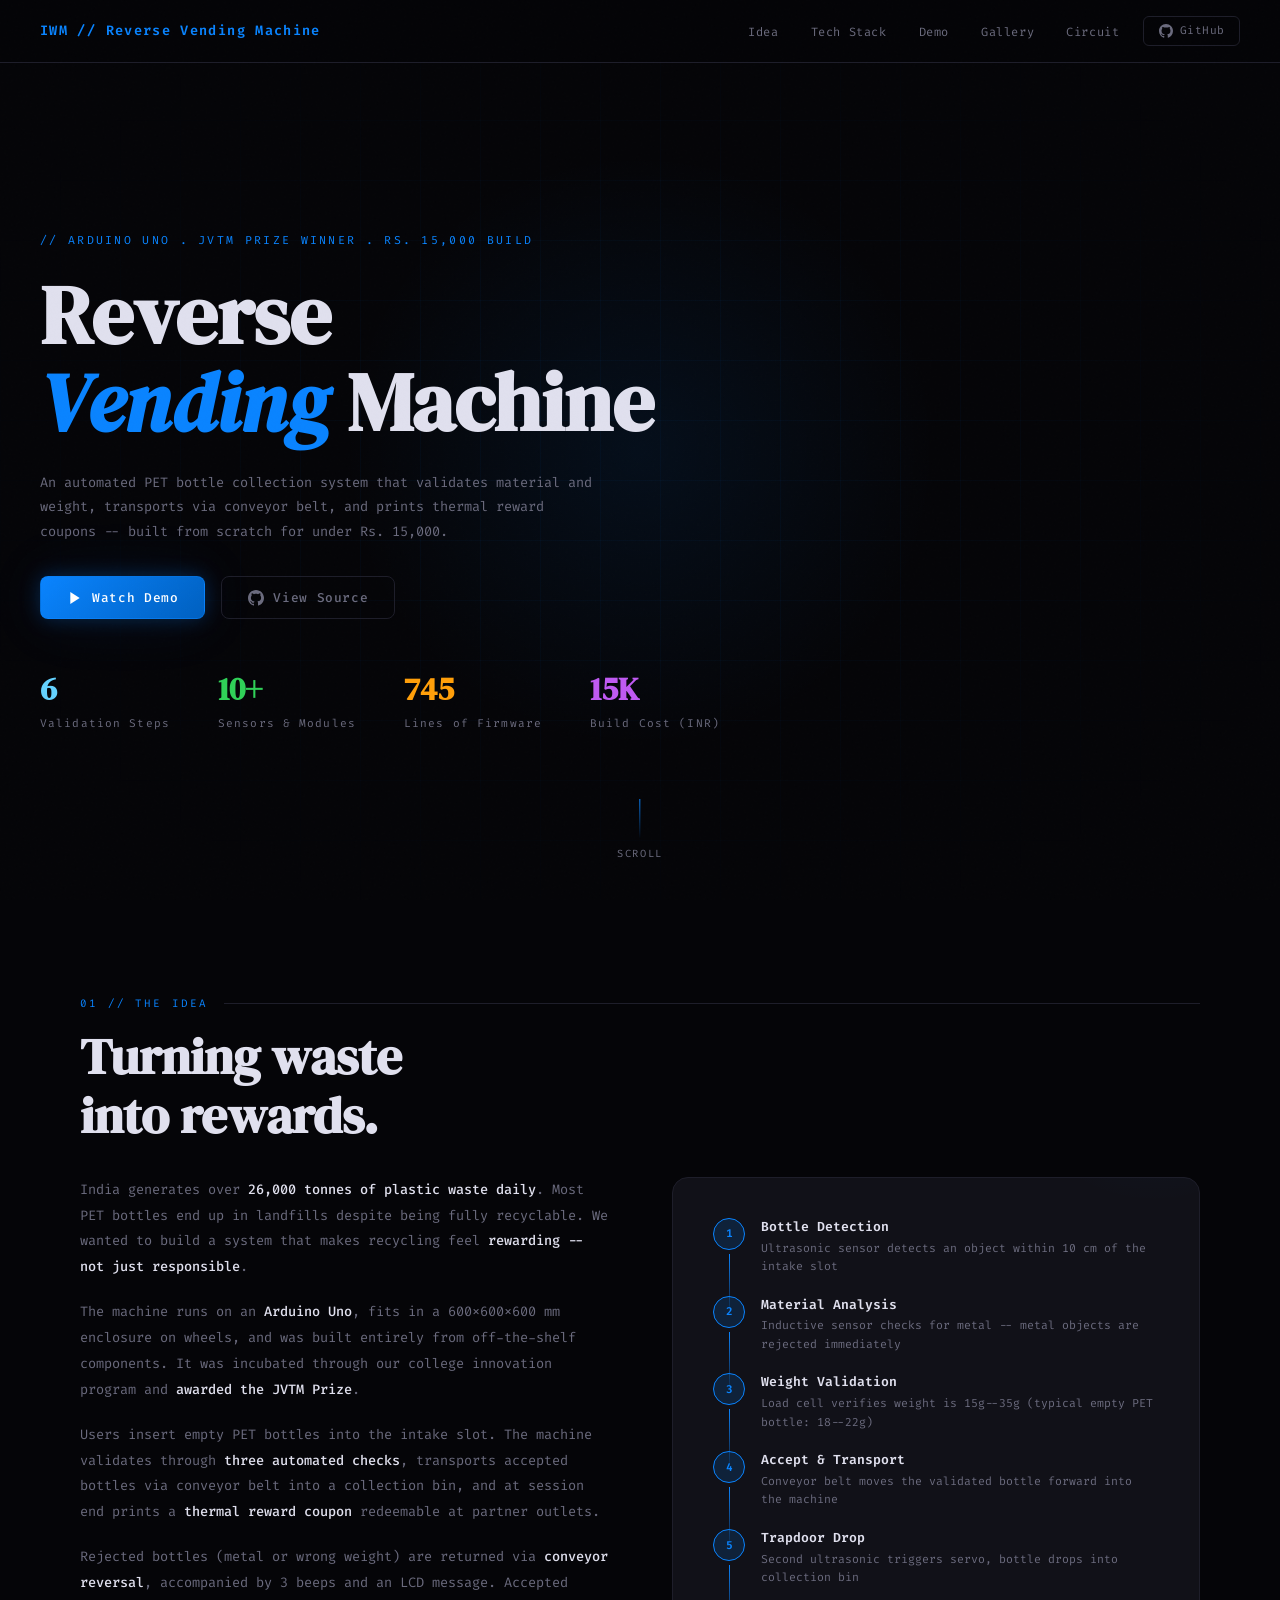
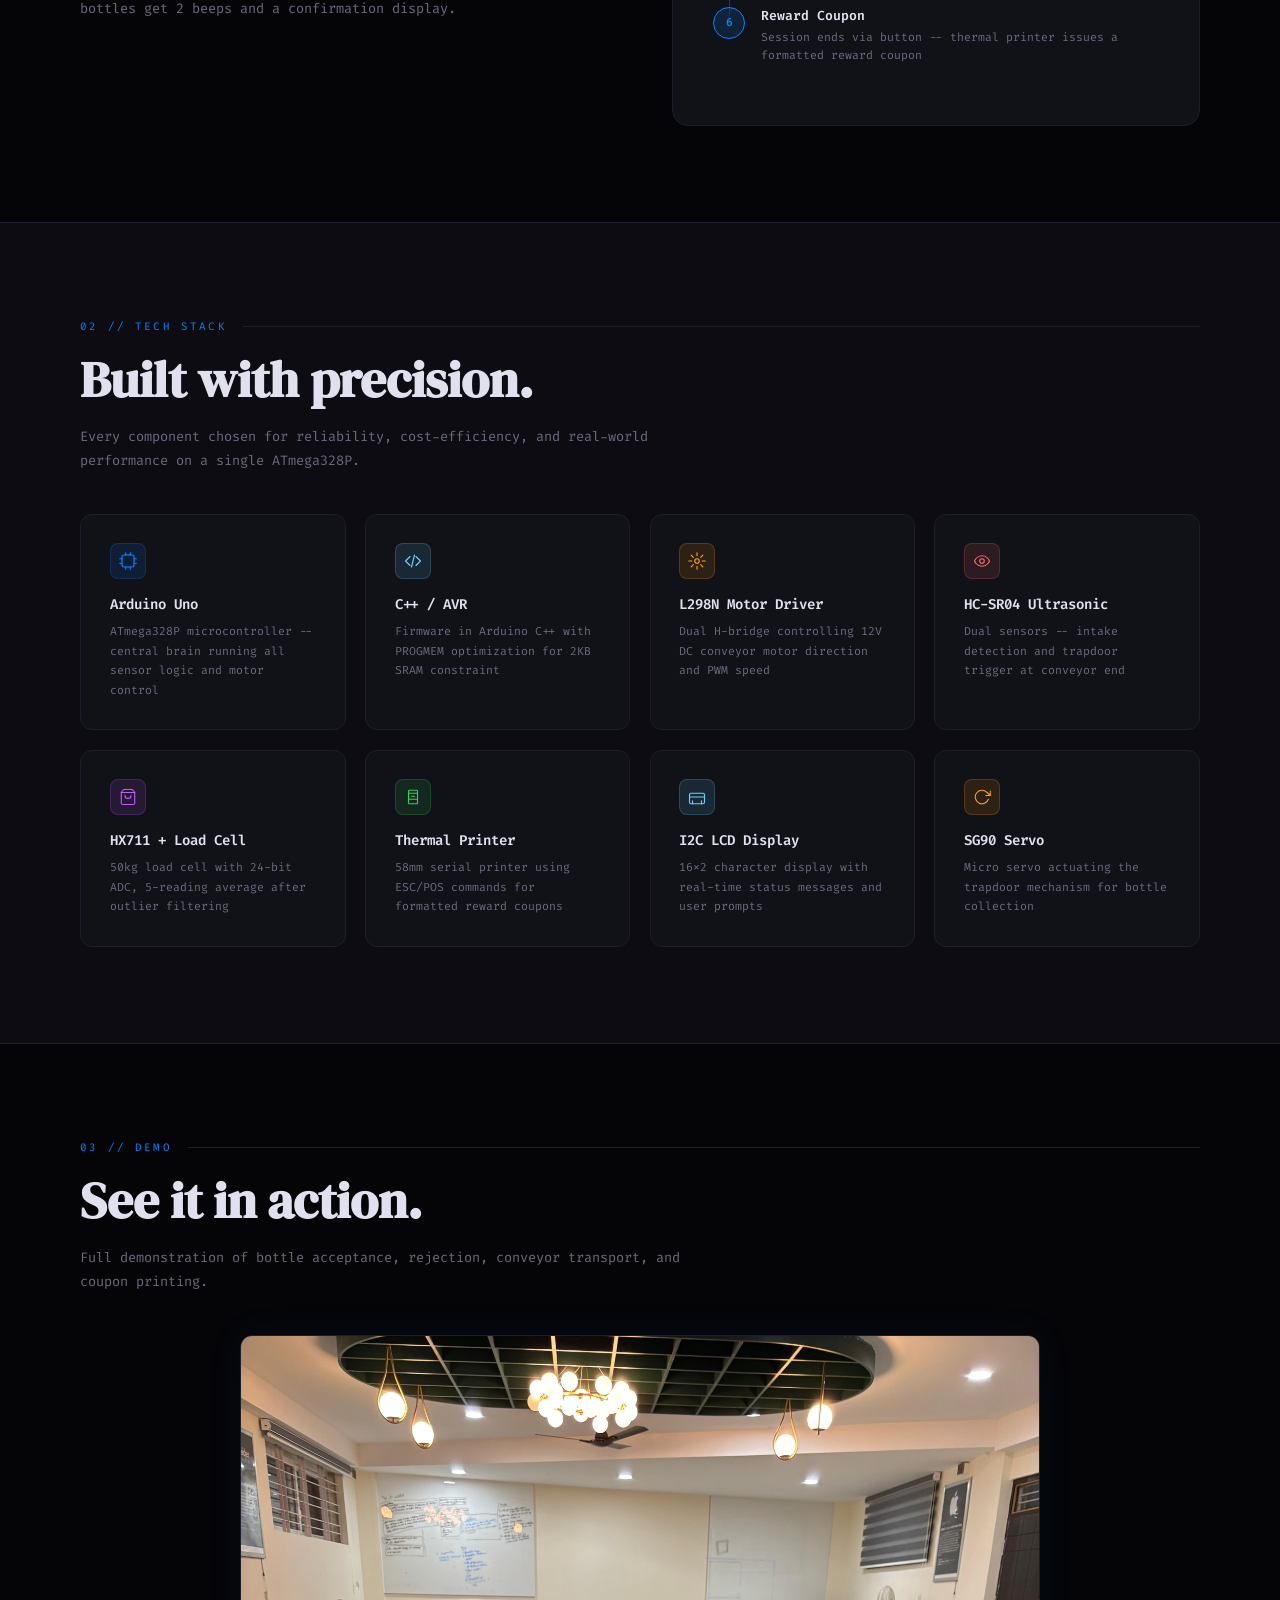
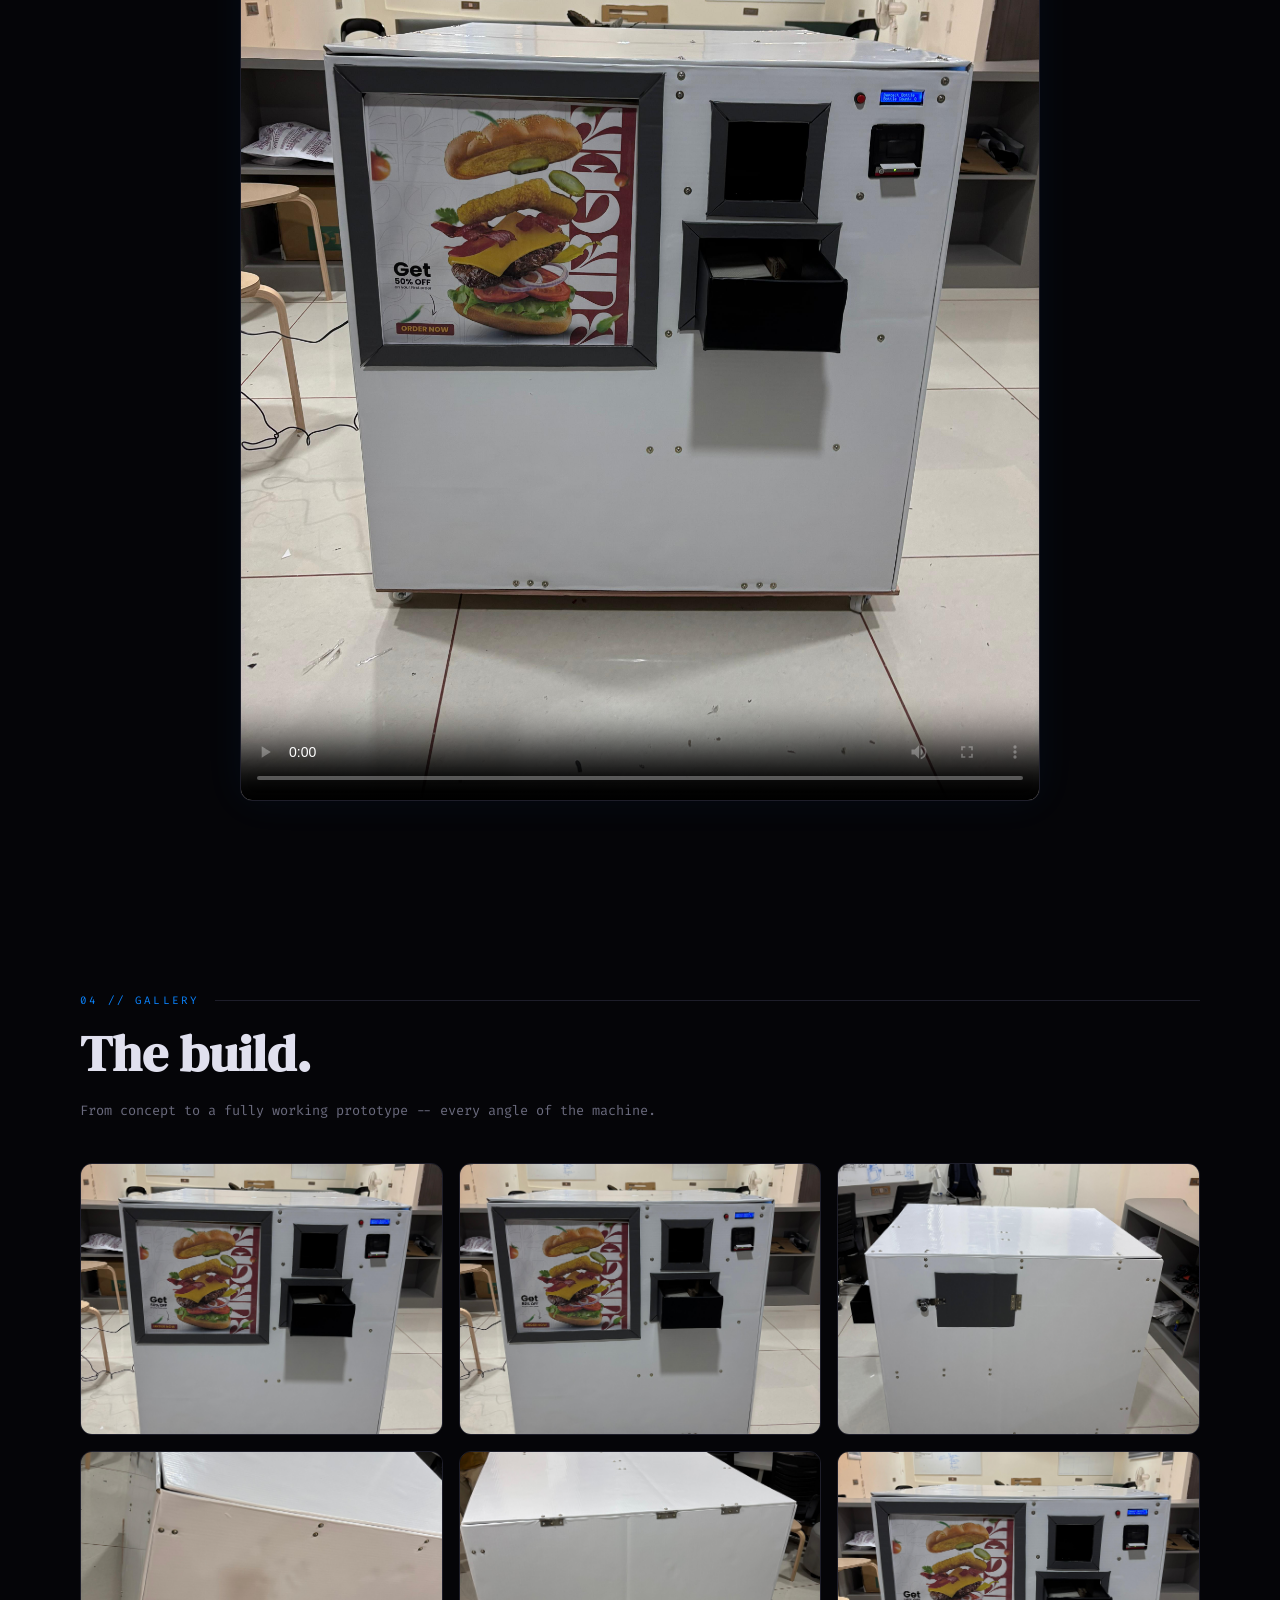
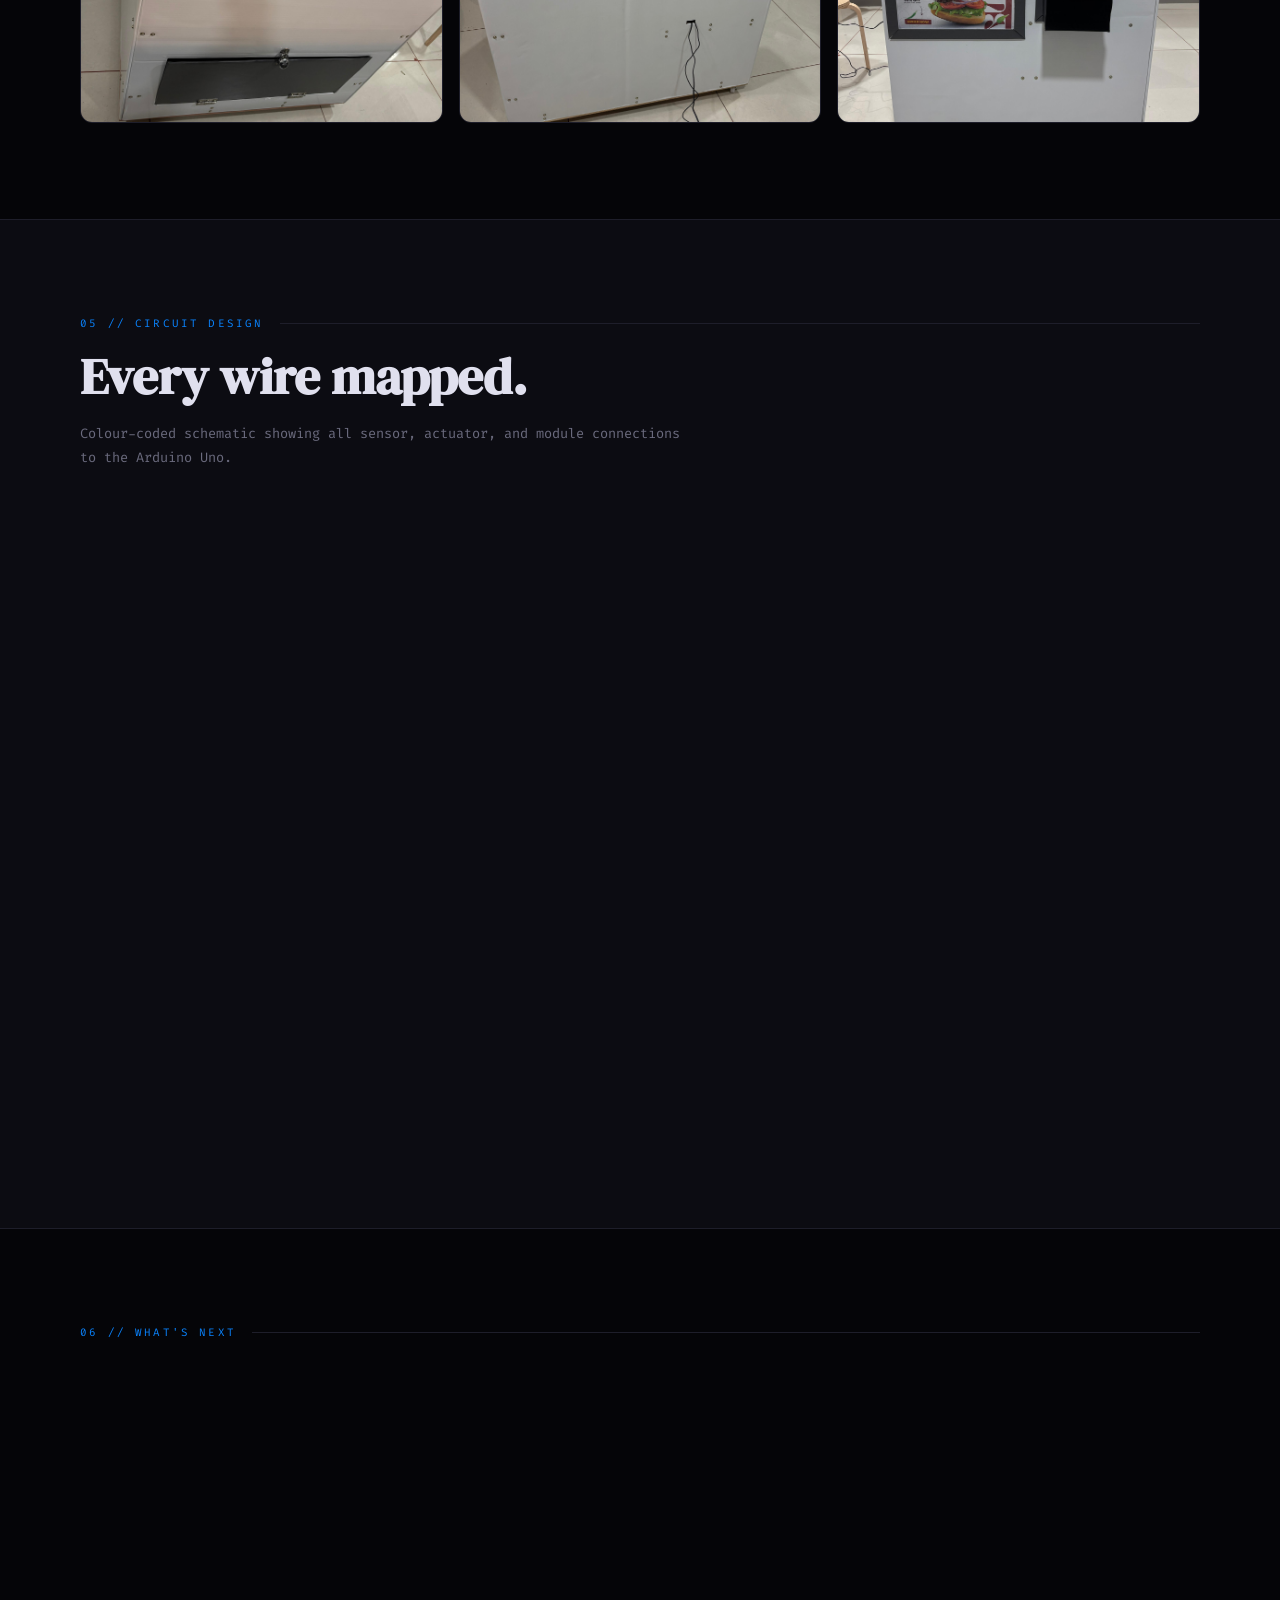
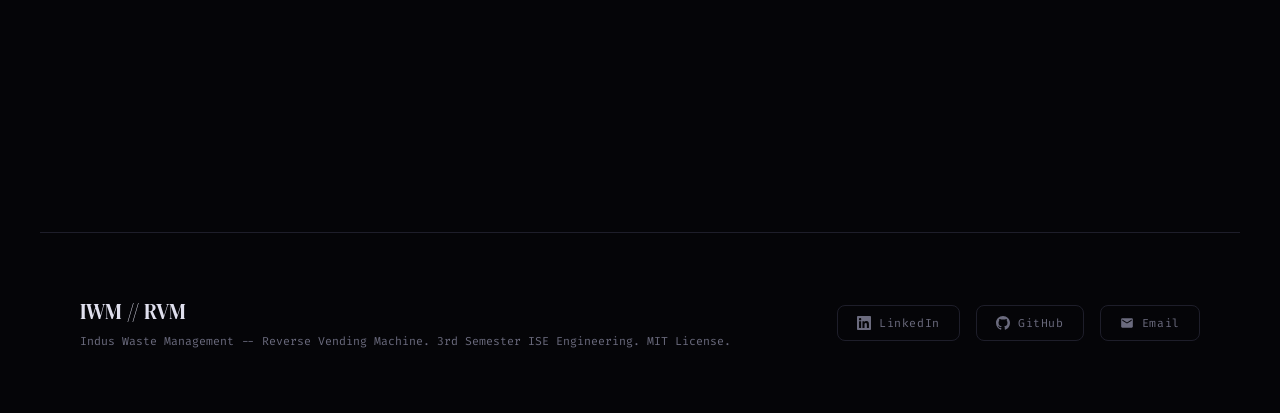
==== commit 8922b348: "fix: URL-encode media paths for GitHub Pages, center video player" ====
--- a/index.html
+++ b/index.html
@@ -232,8 +232,8 @@
   <p class="section-sub reveal">Full demonstration of bottle acceptance, rejection, conveyor transport, and coupon printing.</p>
 
   <div class="video-wrapper reveal">
-    <video controls preload="metadata" poster="Media/showcase images/rvm1.jpeg">
-      <source src="Media/showcase mp4/rvm Demo cardboard.mp4" type="video/mp4">
+    <video controls preload="metadata" poster="Media/showcase%20images/rvm1.jpeg">
+      <source src="Media/showcase%20mp4/rvm%20Demo%20cardboard.mp4" type="video/mp4">
       Your browser does not support the video tag.
     </video>
   </div>
@@ -247,22 +247,22 @@
 
   <div class="gallery-grid reveal">
     <div class="gallery-item" onclick="openLightbox(this)">
-      <img src="Media/showcase images/rvm1.jpeg" alt="RVM front view with ad panel and intake slot" loading="lazy">
-    </div>
-    <div class="gallery-item" onclick="openLightbox(this)">
-      <img src="Media/showcase images/rvm2.jpeg" alt="RVM front view alternative angle" loading="lazy">
-    </div>
-    <div class="gallery-item" onclick="openLightbox(this)">
-      <img src="Media/showcase images/rvm3.jpeg" alt="RVM rear view showing access panel" loading="lazy">
-    </div>
-    <div class="gallery-item" onclick="openLightbox(this)">
-      <img src="Media/showcase images/rvm4.jpeg" alt="RVM internal components" loading="lazy">
-    </div>
-    <div class="gallery-item" onclick="openLightbox(this)">
-      <img src="Media/showcase images/rvm5.jpeg" alt="RVM conveyor mechanism" loading="lazy">
-    </div>
-    <div class="gallery-item" onclick="openLightbox(this)">
-      <img src="Media/showcase images/rvm 5.jpeg" alt="RVM detailed shot" loading="lazy">
+      <img src="Media/showcase%20images/rvm1.jpeg" alt="RVM front view with ad panel and intake slot" loading="lazy">
+    </div>
+    <div class="gallery-item" onclick="openLightbox(this)">
+      <img src="Media/showcase%20images/rvm2.jpeg" alt="RVM front view alternative angle" loading="lazy">
+    </div>
+    <div class="gallery-item" onclick="openLightbox(this)">
+      <img src="Media/showcase%20images/rvm3.jpeg" alt="RVM rear view showing access panel" loading="lazy">
+    </div>
+    <div class="gallery-item" onclick="openLightbox(this)">
+      <img src="Media/showcase%20images/rvm4.jpeg" alt="RVM internal components" loading="lazy">
+    </div>
+    <div class="gallery-item" onclick="openLightbox(this)">
+      <img src="Media/showcase%20images/rvm5.jpeg" alt="RVM conveyor mechanism" loading="lazy">
+    </div>
+    <div class="gallery-item" onclick="openLightbox(this)">
+      <img src="Media/showcase%20images/rvm%205.jpeg" alt="RVM detailed shot" loading="lazy">
     </div>
   </div>
 </section>
--- a/style.css
+++ b/style.css
@@ -327,7 +327,7 @@
 
 /* VIDEO SECTION */
 .video-wrapper {
-  margin-top: 2.5rem; border-radius: 12px; overflow: hidden;
+  margin: 2.5rem auto 0; border-radius: 12px; overflow: hidden;
   border: 1px solid var(--border);
   box-shadow: 0 0 40px rgba(10,132,255,0.06);
   max-width: 800px; background: #000;
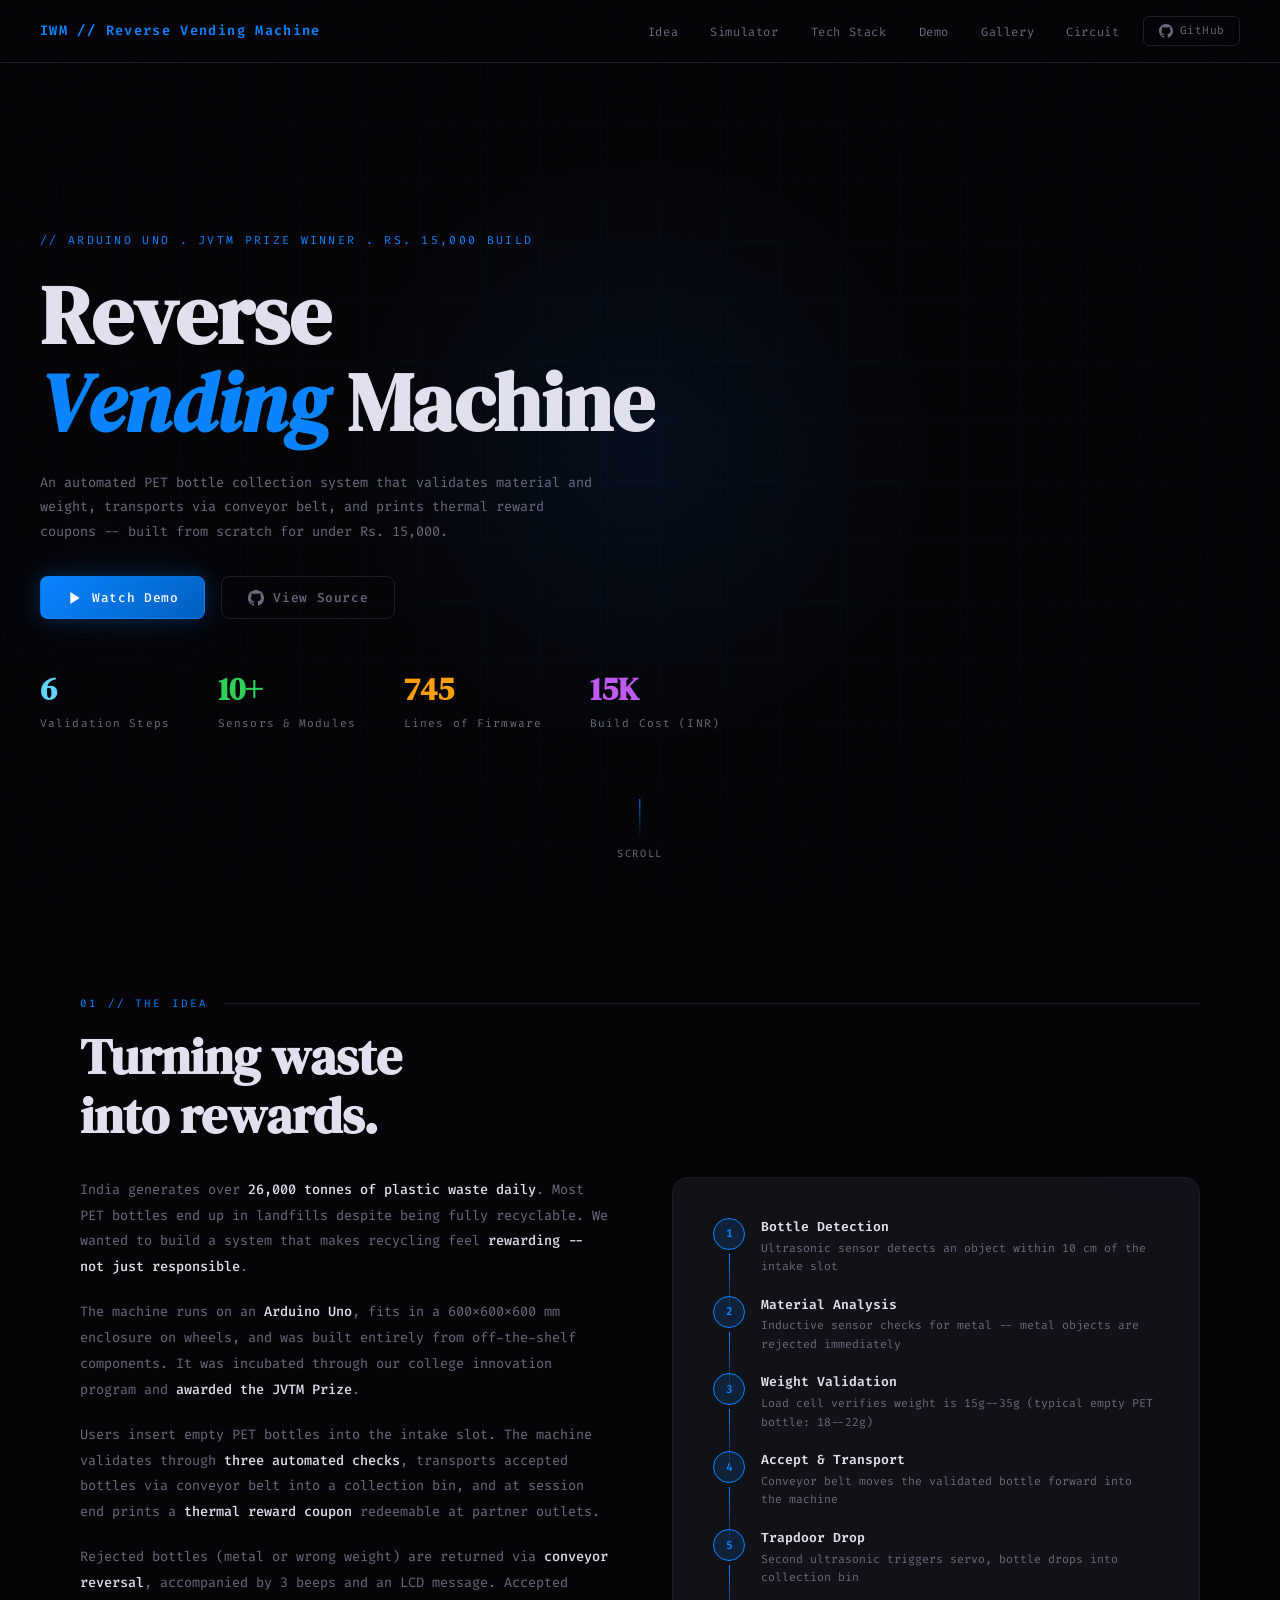
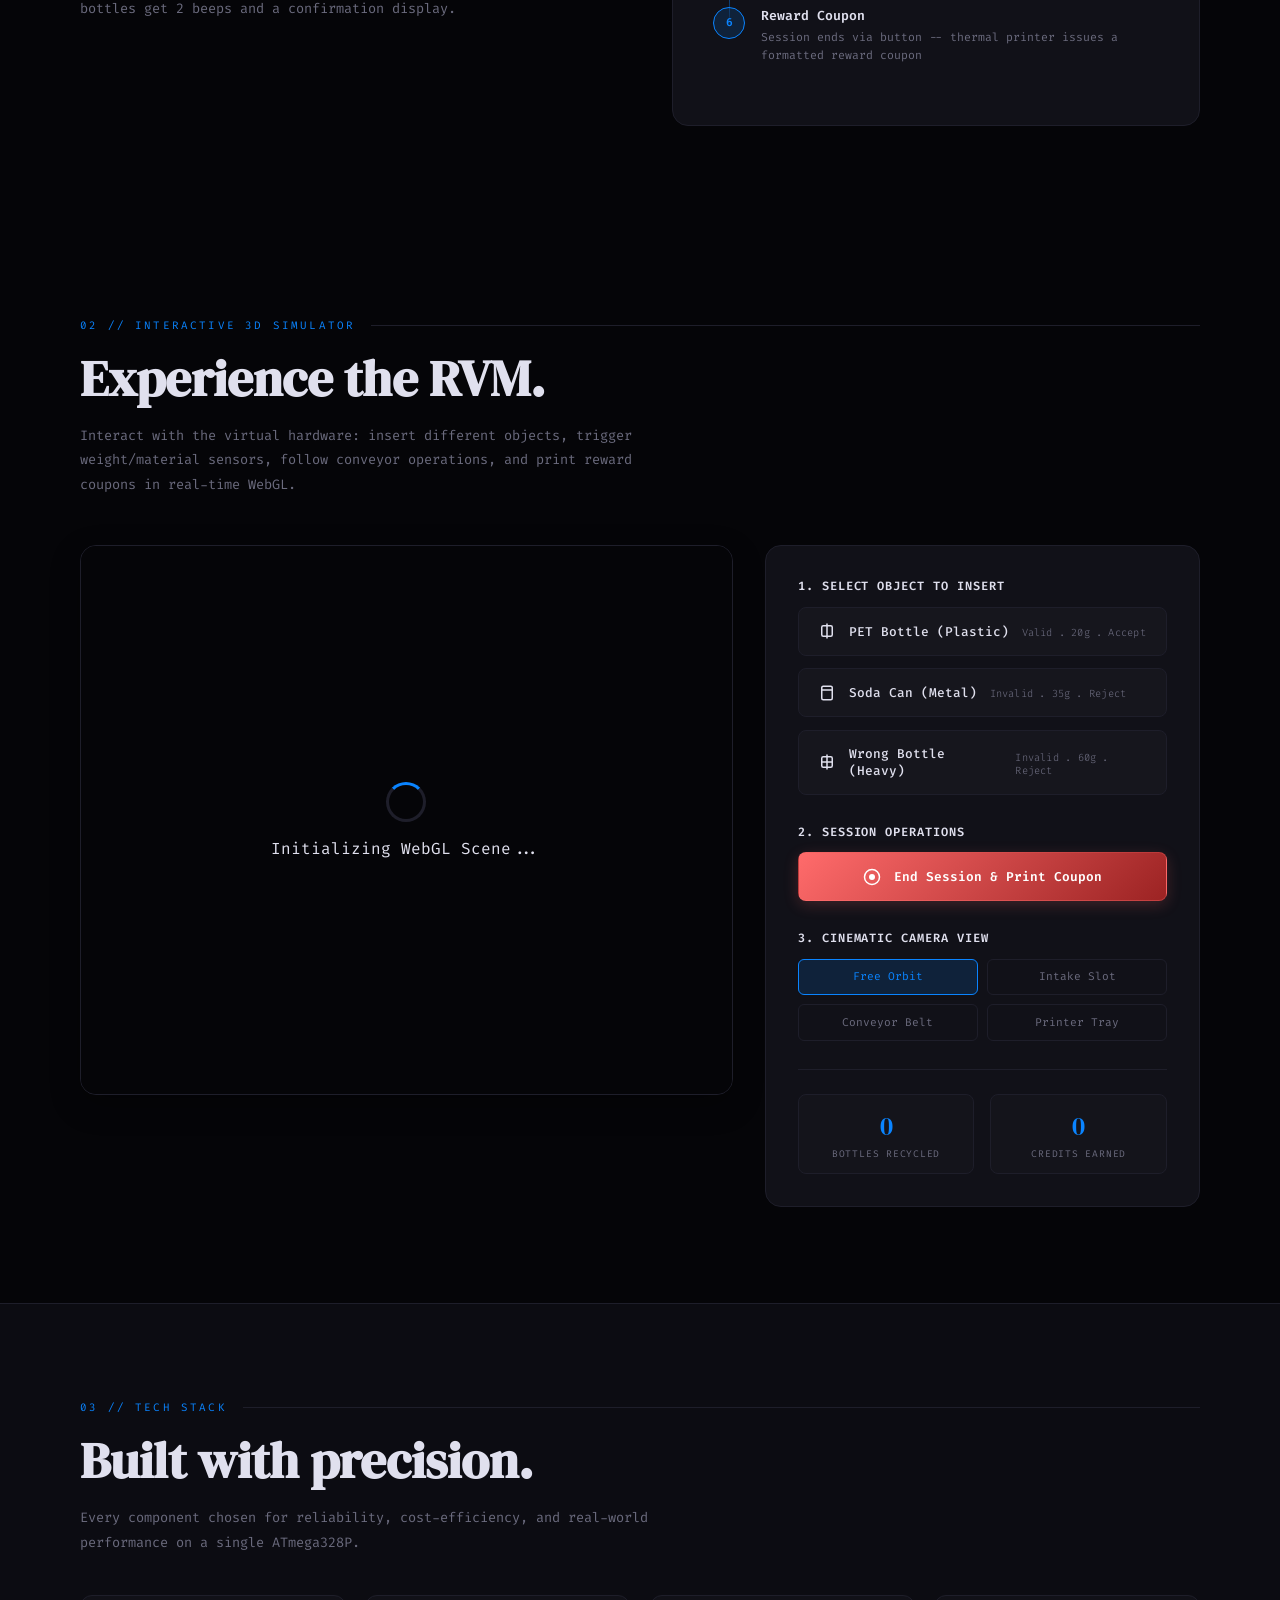
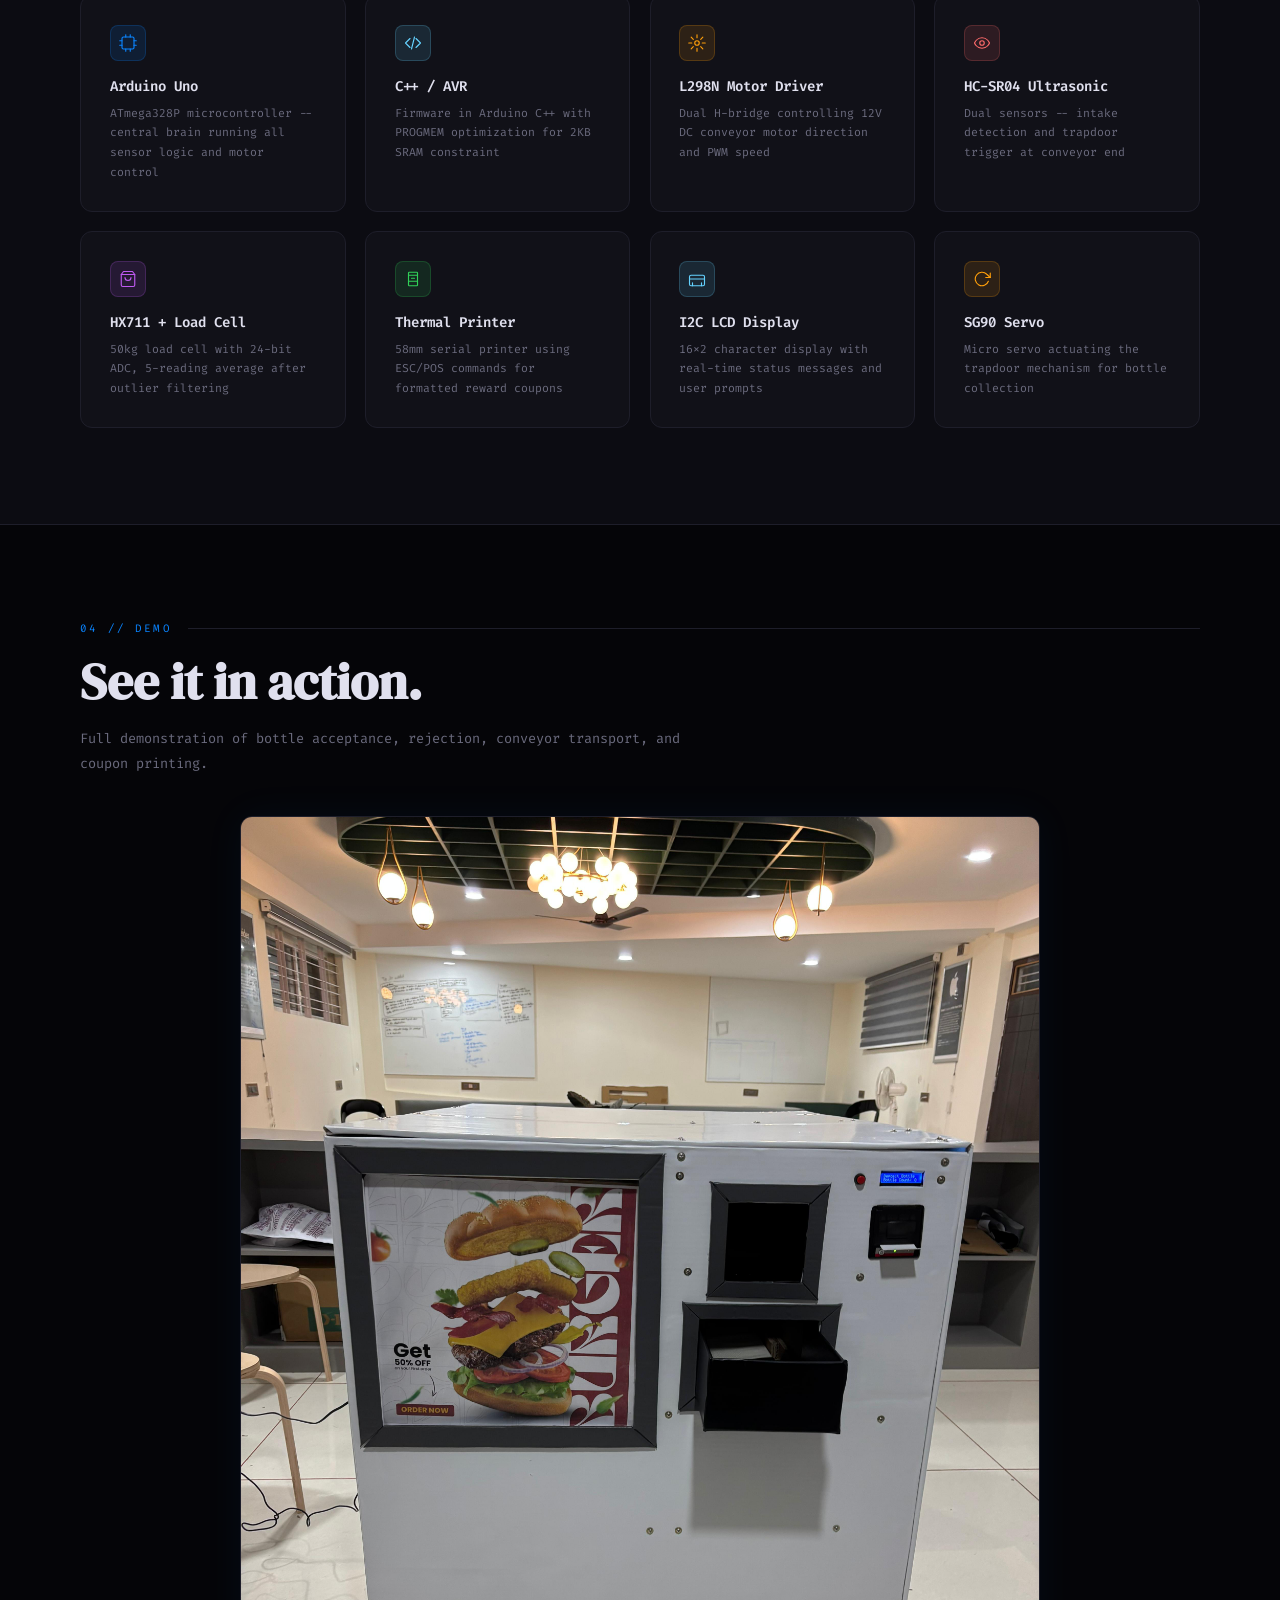
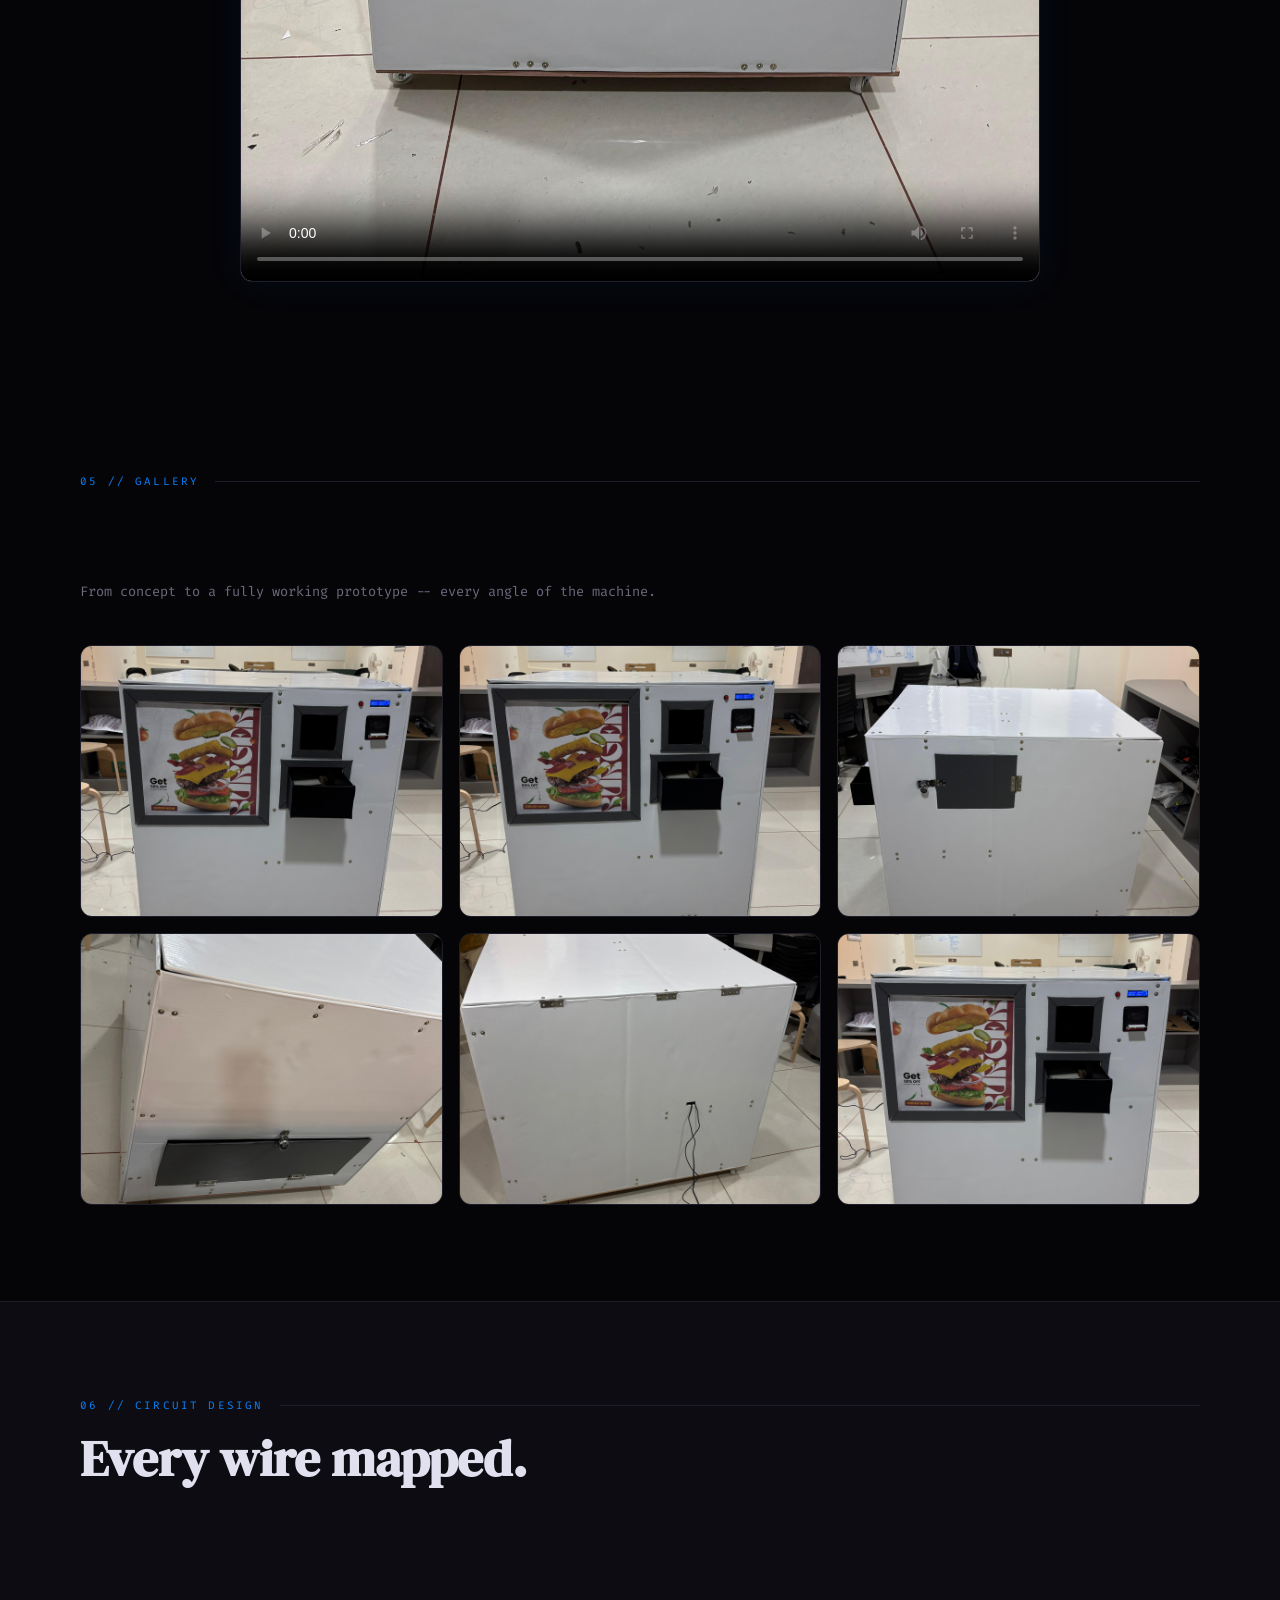
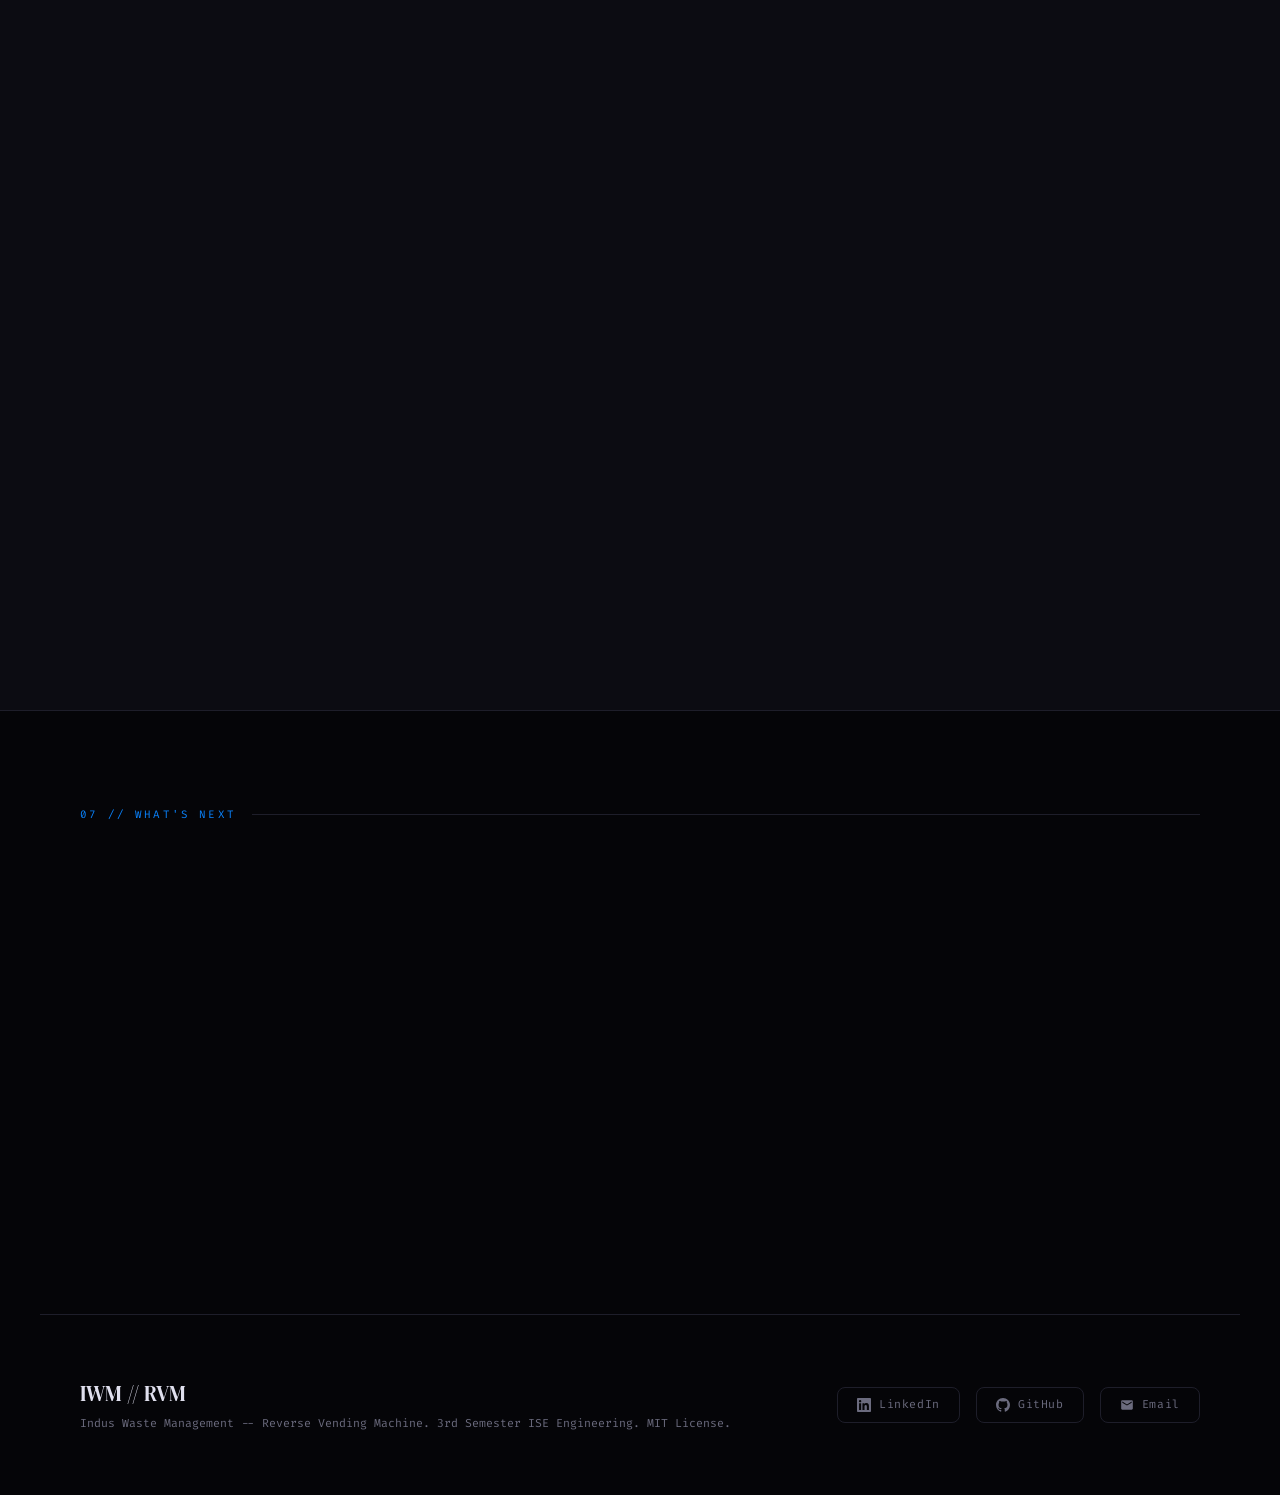
==== commit c1935b0f: "feat: implement interactive 3D WebGL hardware simulator with Web Audio beeps and thermal printer" ====
--- a/index.html
+++ b/index.html
@@ -16,6 +16,7 @@
   <div class="nav-right">
     <ul class="nav-links">
       <li><a href="#idea">Idea</a></li>
+      <li><a href="#simulator">Simulator</a></li>
       <li><a href="#tech">Tech Stack</a></li>
       <li><a href="#demo">Demo</a></li>
       <li><a href="#gallery">Gallery</a></li>
@@ -33,6 +34,7 @@
 
 <div class="mobile-nav" id="mobileNav">
   <a href="#idea" onclick="closeMobile()">Idea</a>
+  <a href="#simulator" onclick="closeMobile()">Simulator</a>
   <a href="#tech" onclick="closeMobile()">Tech Stack</a>
   <a href="#demo" onclick="closeMobile()">Demo</a>
   <a href="#gallery" onclick="closeMobile()">Gallery</a>
@@ -157,10 +159,96 @@
   </div>
 </section>
 
+<!-- 3D SIMULATOR -->
+<section id="simulator">
+  <div class="section-label">02 // Interactive 3D Simulator</div>
+  <h2 class="section-title reveal">Experience the RVM.</h2>
+  <p class="section-sub reveal">Interact with the virtual hardware: insert different objects, trigger weight/material sensors, follow conveyor operations, and print reward coupons in real-time WebGL.</p>
+
+  <div class="simulator-container reveal">
+    <!-- WebGL Canvas Container -->
+    <div class="canvas-container" id="canvas-container">
+      <!-- HUD overlays inside the canvas container -->
+      <div class="sim-overlay-hud lcd-hud">
+        <div class="lcd-title">SYSTEM LCD STATUS</div>
+        <div class="lcd-screen" id="sim-lcd-screen">
+          <div class="lcd-line" id="lcd-l1">SYSTEM READY</div>
+          <div class="lcd-line" id="lcd-l2">INSERT BOTTLE</div>
+        </div>
+      </div>
+
+      <div class="sim-overlay-hud printer-hud" id="printer-hud">
+        <div class="printer-title">THERMAL PRINTER TRAY</div>
+        <div class="printer-receipt" id="printer-receipt">
+          <div class="receipt-paper" id="receipt-paper"></div>
+        </div>
+      </div>
+
+      <div class="canvas-loading" id="canvas-loading">
+        <div class="spinner"></div>
+        <span>Initializing WebGL Scene...</span>
+      </div>
+    </div>
+
+    <!-- Simulator Control Panel -->
+    <div class="simulator-controls">
+      <div class="control-group">
+        <h3>1. Select Object to Insert</h3>
+        <div class="button-grid">
+          <button class="sim-btn btn-primary" id="btn-insert-pet">
+            <svg viewBox="0 0 24 24"><path d="M12 2v20M17 5H7a2 2 0 00-2 2v10a2 2 0 002 2h10a2 2 0 002-2V7a2 2 0 00-2-2z" fill="none" stroke="currentColor" stroke-width="2"/></svg>
+            PET Bottle (Plastic)
+            <span class="btn-desc">Valid . 20g . Accept</span>
+          </button>
+          <button class="sim-btn btn-danger" id="btn-insert-can">
+            <svg viewBox="0 0 24 24"><rect x="5" y="3" width="14" height="18" rx="2" fill="none" stroke="currentColor" stroke-width="2"/><line x1="5" y1="8" x2="19" y2="8" stroke="currentColor" stroke-width="2"/></svg>
+            Soda Can (Metal)
+            <span class="btn-desc">Invalid . 35g . Reject</span>
+          </button>
+          <button class="sim-btn btn-warning" id="btn-insert-heavy">
+            <svg viewBox="0 0 24 24"><path d="M12 2v20M17 5H7a2 2 0 00-2 2v10a2 2 0 002 2h10a2 2 0 002-2V7a2 2 0 00-2-2z" fill="none" stroke="currentColor" stroke-width="2"/><line x1="5" y1="12" x2="19" y2="12" stroke="currentColor" stroke-width="2"/></svg>
+            Wrong Bottle (Heavy)
+            <span class="btn-desc">Invalid . 60g . Reject</span>
+          </button>
+        </div>
+      </div>
+
+      <div class="control-group">
+        <h3>2. Session Operations</h3>
+        <button class="sim-btn btn-action" id="btn-end-session">
+          <svg viewBox="0 0 24 24"><circle cx="12" cy="12" r="10" fill="none" stroke="currentColor" stroke-width="2"/><circle cx="12" cy="12" r="4" fill="currentColor"/></svg>
+          End Session & Print Coupon
+        </button>
+      </div>
+
+      <div class="control-group">
+        <h3>3. Cinematic Camera View</h3>
+        <div class="camera-grid">
+          <button class="cam-btn active" data-view="free">Free Orbit</button>
+          <button class="cam-btn" data-view="intake">Intake Slot</button>
+          <button class="cam-btn" data-view="conveyor">Conveyor Belt</button>
+          <button class="cam-btn" data-view="printer">Printer Tray</button>
+        </div>
+      </div>
+
+      <div class="session-stats">
+        <div class="s-stat">
+          <span class="s-val" id="sess-btl-count">0</span>
+          <span class="s-label">Bottles Recycled</span>
+        </div>
+        <div class="s-stat">
+          <span class="s-val" id="sess-credits">0</span>
+          <span class="s-label">Credits Earned</span>
+        </div>
+      </div>
+    </div>
+  </div>
+</section>
+
 <!-- TECH STACK -->
 <div class="tech-section" id="tech">
   <div class="tech-inner">
-    <div class="section-label">02 // Tech Stack</div>
+    <div class="section-label">03 // Tech Stack</div>
     <h2 class="section-title reveal">Built with precision.</h2>
     <p class="section-sub reveal">Every component chosen for reliability, cost-efficiency, and real-world performance on a single ATmega328P.</p>
 
@@ -227,7 +315,7 @@
 
 <!-- DEMO VIDEO -->
 <section id="demo">
-  <div class="section-label">03 // Demo</div>
+  <div class="section-label">04 // Demo</div>
   <h2 class="section-title reveal">See it in action.</h2>
   <p class="section-sub reveal">Full demonstration of bottle acceptance, rejection, conveyor transport, and coupon printing.</p>
 
@@ -241,7 +329,7 @@
 
 <!-- GALLERY -->
 <section id="gallery">
-  <div class="section-label">04 // Gallery</div>
+  <div class="section-label">05 // Gallery</div>
   <h2 class="section-title reveal">The build.</h2>
   <p class="section-sub reveal">From concept to a fully working prototype -- every angle of the machine.</p>
 
@@ -276,7 +364,7 @@
 <!-- CIRCUIT -->
 <div class="circuit-section" id="circuit">
   <div class="circuit-inner">
-    <div class="section-label">05 // Circuit Design</div>
+    <div class="section-label">06 // Circuit Design</div>
     <h2 class="section-title reveal">Every wire mapped.</h2>
     <p class="section-sub reveal">Colour-coded schematic showing all sensor, actuator, and module connections to the Arduino Uno.</p>
 
@@ -288,7 +376,7 @@
 
 <!-- FUTURE -->
 <section id="future">
-  <div class="section-label">06 // What's Next</div>
+  <div class="section-label">07 // What's Next</div>
   <h2 class="section-title reveal">Room to grow.</h2>
   <p class="section-sub reveal">Planned improvements and future directions for the platform.</p>
 
@@ -381,6 +469,16 @@
 }
 document.addEventListener('keydown', e => { if (e.key === 'Escape') closeLightbox(); });
 </script>
-
+  <script type="importmap">
+  {
+    "imports": {
+      "three": "https://cdn.jsdelivr.net/npm/three@0.160.0/build/three.module.js",
+      "three/addons/": "https://cdn.jsdelivr.net/npm/three@0.160.0/examples/jsm/"
+    }
+  }
+  </script>
+  <!-- GSAP for smooth camera animations -->
+  <script src="https://cdn.jsdelivr.net/npm/gsap@3.12.2/dist/gsap.min.js"></script>
+  <script type="module" src="src/simulator.js"></script>
 </body>
 </html>
--- a/style.css
+++ b/style.css
@@ -459,3 +459,353 @@
   .gallery-grid { grid-template-columns: 1fr; }
   .hero-stats { flex-direction: column; gap: 1rem; }
 }
+
+/* 3D SIMULATOR STYLING */
+#simulator {
+  max-width: 1200px;
+  margin: 0 auto;
+}
+
+.simulator-container {
+  display: grid;
+  grid-template-columns: 1.2fr 0.8fr;
+  gap: 2rem;
+  margin-top: 3rem;
+  align-items: start;
+}
+
+.canvas-container {
+  position: relative;
+  background: var(--surface);
+  border: 1px solid var(--border);
+  border-radius: 16px;
+  height: 550px;
+  overflow: hidden;
+  box-shadow: inset 0 0 30px rgba(0, 0, 0, 0.5), 0 10px 30px rgba(0, 0, 0, 0.3);
+}
+
+.canvas-loading {
+  position: absolute;
+  inset: 0;
+  background: var(--bg);
+  display: flex;
+  flex-direction: column;
+  align-items: center;
+  justify-content: center;
+  gap: 1rem;
+  z-index: 10;
+  transition: opacity 0.5s ease;
+}
+
+.canvas-loading.fade-out {
+  opacity: 0;
+  pointer-events: none;
+}
+
+.spinner {
+  width: 40px;
+  height: 40px;
+  border: 3px solid var(--border);
+  border-top-color: var(--accent);
+  border-radius: 50%;
+  animation: spin 1s linear infinite;
+}
+
+@keyframes spin {
+  to { transform: rotate(360deg); }
+}
+
+.sim-overlay-hud {
+  position: absolute;
+  background: rgba(12, 12, 18, 0.9);
+  backdrop-filter: blur(10px);
+  border: 1px solid var(--border);
+  border-radius: 10px;
+  padding: 0.8rem;
+  box-shadow: 0 4px 20px rgba(0, 0, 0, 0.4);
+  z-index: 5;
+}
+
+.lcd-hud {
+  top: 20px;
+  left: 20px;
+  width: 240px;
+}
+
+.lcd-title, .printer-title {
+  font-size: 0.6rem;
+  color: var(--muted);
+  letter-spacing: 0.1em;
+  text-transform: uppercase;
+  margin-bottom: 0.4rem;
+  font-weight: 600;
+}
+
+.lcd-screen {
+  background: #021a08;
+  border: 2px solid #053310;
+  border-radius: 4px;
+  padding: 0.6rem;
+  font-family: 'Fira Code', monospace;
+  font-size: 0.75rem;
+  color: #39ff14;
+  text-shadow: 0 0 4px rgba(57, 255, 20, 0.7);
+  box-shadow: inset 0 0 10px rgba(0, 0, 0, 0.8);
+  height: 60px;
+  display: flex;
+  flex-direction: column;
+  justify-content: center;
+  line-height: 1.4;
+  letter-spacing: 0.05em;
+  text-transform: uppercase;
+}
+
+.lcd-line {
+  overflow: hidden;
+  white-space: nowrap;
+}
+
+.printer-hud {
+  top: 20px;
+  right: 20px;
+  width: 250px;
+  display: flex;
+  flex-direction: column;
+  opacity: 0;
+  pointer-events: none;
+  transform: translateY(50px) scale(0.95);
+  transition: opacity 0.4s ease, transform 0.4s ease;
+}
+
+.printer-hud.visible {
+  opacity: 1;
+  pointer-events: auto;
+  transform: none;
+}
+
+.printer-receipt {
+  height: 140px;
+  background: #fdfdfb;
+  border: 1px solid #d2d2c9;
+  border-radius: 4px;
+  overflow-y: auto;
+  padding: 0.8rem;
+  box-shadow: inset 0 2px 8px rgba(0, 0, 0, 0.08);
+  font-family: 'Fira Code', monospace;
+  font-size: 0.65rem;
+  color: #111;
+  line-height: 1.4;
+}
+
+.receipt-paper {
+  white-space: pre-wrap;
+}
+
+.receipt-divider {
+  border-top: 1px dashed #666;
+  margin: 6px 0;
+}
+
+.receipt-header {
+  font-weight: 700;
+  text-align: center;
+  text-transform: uppercase;
+  font-size: 0.7rem;
+}
+
+.receipt-body {
+  margin-top: 6px;
+}
+
+.receipt-footer {
+  text-align: center;
+  margin-top: 8px;
+  font-size: 0.6rem;
+  color: #444;
+}
+
+.simulator-controls {
+  background: var(--card);
+  border: 1px solid var(--border);
+  border-radius: 16px;
+  padding: 2rem;
+  display: flex;
+  flex-direction: column;
+  gap: 1.8rem;
+}
+
+.control-group h3 {
+  font-size: 0.75rem;
+  color: var(--text);
+  letter-spacing: 0.08em;
+  text-transform: uppercase;
+  margin-bottom: 0.8rem;
+  font-weight: 600;
+  display: flex;
+  align-items: center;
+  gap: 0.5rem;
+}
+
+.button-grid {
+  display: flex;
+  flex-direction: column;
+  gap: 0.8rem;
+}
+
+.sim-btn {
+  width: 100%;
+  padding: 0.9rem 1.2rem;
+  border-radius: 8px;
+  border: 1px solid var(--border);
+  background: rgba(255, 255, 255, 0.02);
+  color: var(--text);
+  font-family: 'Fira Code', monospace;
+  font-size: 0.8rem;
+  font-weight: 500;
+  text-align: left;
+  cursor: pointer;
+  transition: all 0.25s ease;
+  display: flex;
+  align-items: center;
+  gap: 0.8rem;
+  position: relative;
+  overflow: hidden;
+}
+
+.sim-btn svg {
+  width: 18px;
+  height: 18px;
+  flex-shrink: 0;
+}
+
+.btn-desc {
+  display: block;
+  font-size: 0.65rem;
+  color: var(--muted);
+  font-weight: 300;
+  margin-top: 0.15rem;
+  letter-spacing: 0.02em;
+}
+
+.sim-btn:hover {
+  background: rgba(255, 255, 255, 0.05);
+  transform: translateX(3px);
+}
+
+.btn-primary:hover {
+  border-color: var(--accent);
+  box-shadow: 0 0 15px rgba(10, 132, 255, 0.15);
+}
+.btn-primary:hover svg {
+  color: var(--accent);
+}
+
+.btn-danger:hover {
+  border-color: var(--accent3);
+  box-shadow: 0 0 15px rgba(255, 107, 107, 0.15);
+}
+.btn-danger:hover svg {
+  color: var(--accent3);
+}
+
+.btn-warning:hover {
+  border-color: var(--accent4);
+  box-shadow: 0 0 15px rgba(255, 215, 107, 0.15);
+}
+.btn-warning:hover svg {
+  color: var(--accent4);
+}
+
+.btn-action {
+  background: linear-gradient(135deg, var(--accent3), #9c2323);
+  border-color: rgba(255, 107, 107, 0.3);
+  color: #fff;
+  justify-content: center;
+  font-weight: 600;
+  box-shadow: 0 4px 15px rgba(255, 107, 107, 0.2);
+}
+
+.btn-action:hover {
+  background: linear-gradient(135deg, #ff8282, #b52c2c);
+  transform: translateY(-2px);
+  box-shadow: 0 6px 20px rgba(255, 107, 107, 0.3);
+}
+
+.btn-action svg {
+  stroke-width: 2px;
+}
+
+.camera-grid {
+  display: grid;
+  grid-template-columns: repeat(2, 1fr);
+  gap: 0.6rem;
+}
+
+.cam-btn {
+  padding: 0.6rem;
+  font-family: 'Fira Code', monospace;
+  font-size: 0.7rem;
+  background: transparent;
+  color: var(--muted);
+  border: 1px solid var(--border);
+  border-radius: 6px;
+  cursor: pointer;
+  transition: all 0.2s;
+  text-align: center;
+}
+
+.cam-btn:hover {
+  color: var(--text);
+  border-color: var(--muted);
+}
+
+.cam-btn.active {
+  color: var(--accent);
+  border-color: var(--accent);
+  background: var(--glow);
+}
+
+.session-stats {
+  display: grid;
+  grid-template-columns: repeat(2, 1fr);
+  gap: 1rem;
+  border-top: 1px solid var(--border);
+  padding-top: 1.5rem;
+}
+
+.s-stat {
+  display: flex;
+  flex-direction: column;
+  align-items: center;
+  background: rgba(255, 255, 255, 0.01);
+  border: 1px solid var(--border);
+  border-radius: 8px;
+  padding: 0.8rem;
+  text-align: center;
+}
+
+.s-val {
+  font-family: 'DM Serif Display', serif;
+  font-size: 1.6rem;
+  color: var(--accent);
+}
+
+.s-label {
+  font-size: 0.6rem;
+  color: var(--muted);
+  text-transform: uppercase;
+  letter-spacing: 0.08em;
+  margin-top: 0.2rem;
+}
+
+/* RESPONSIVE EXTENSION FOR SIMULATOR */
+@media (max-width: 900px) {
+  .simulator-container {
+    grid-template-columns: 1fr;
+    gap: 1.5rem;
+  }
+  .canvas-container {
+    height: 450px;
+  }
+}
+
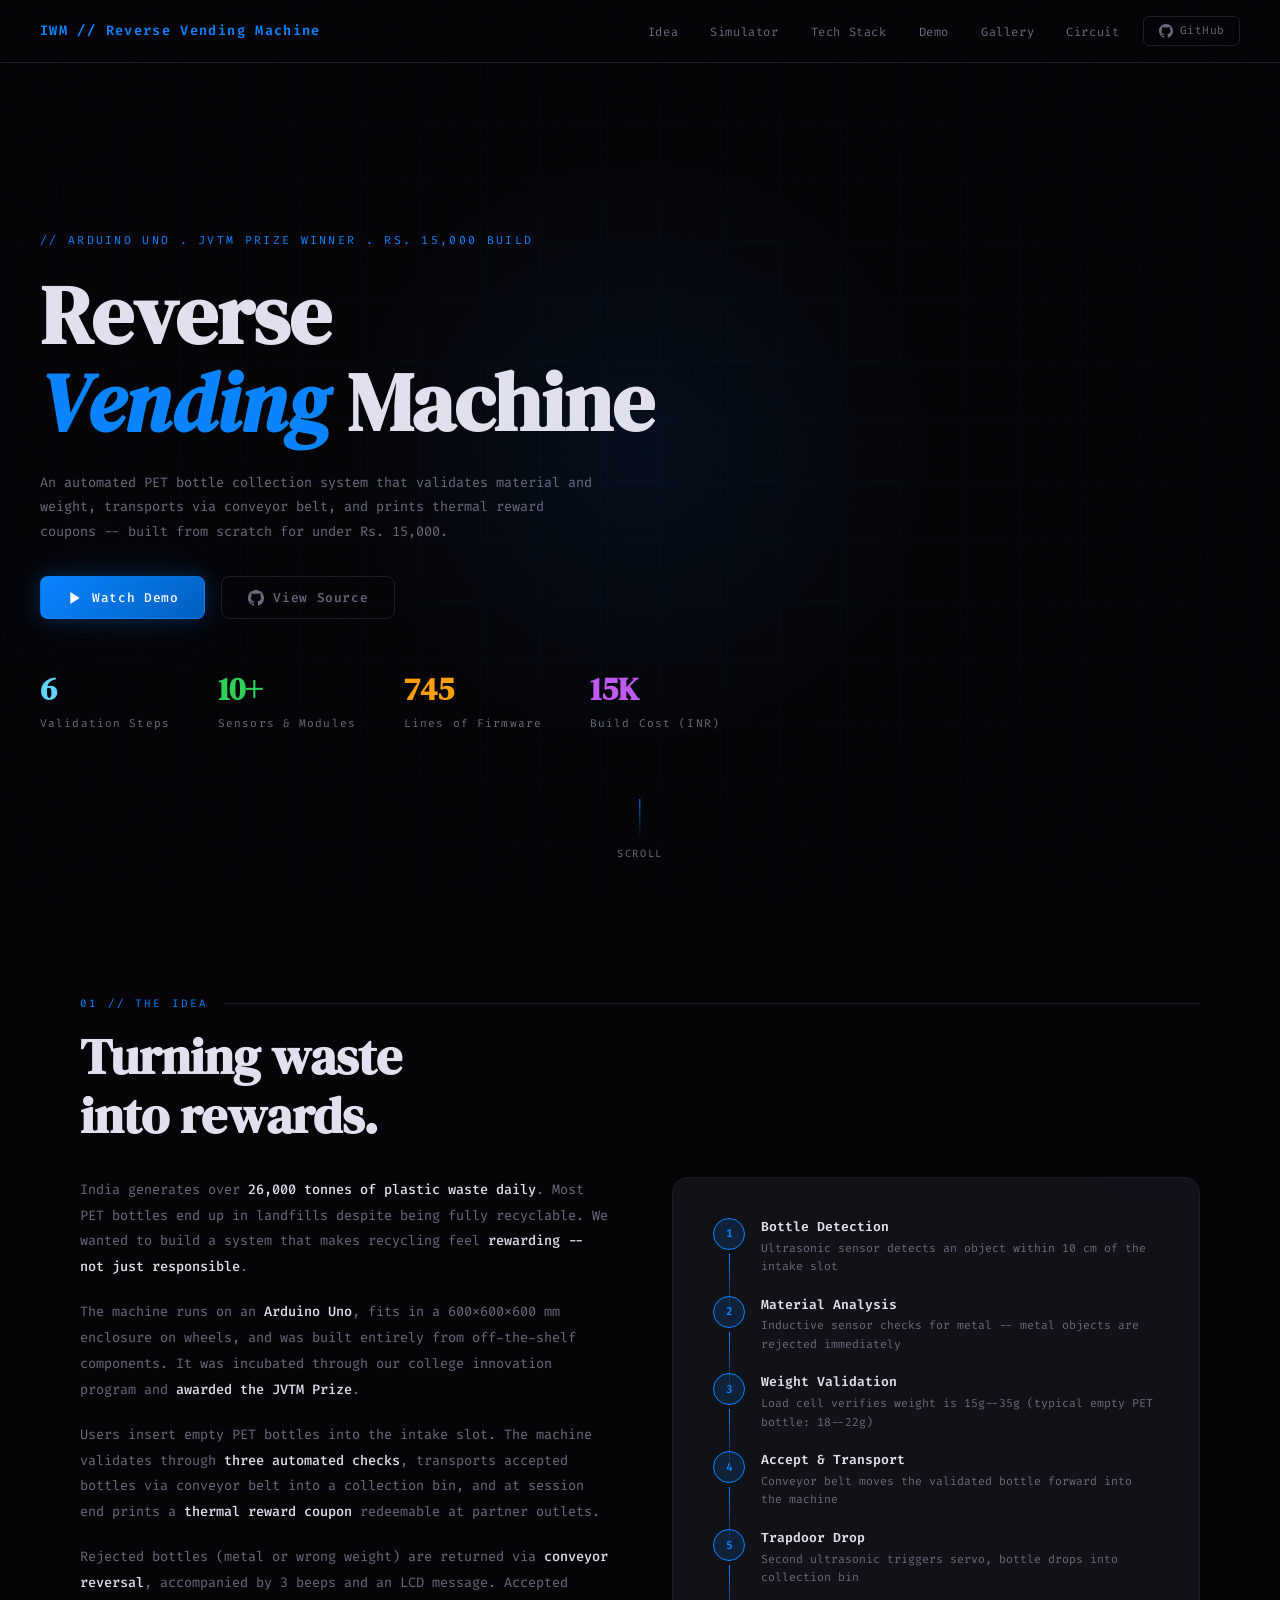
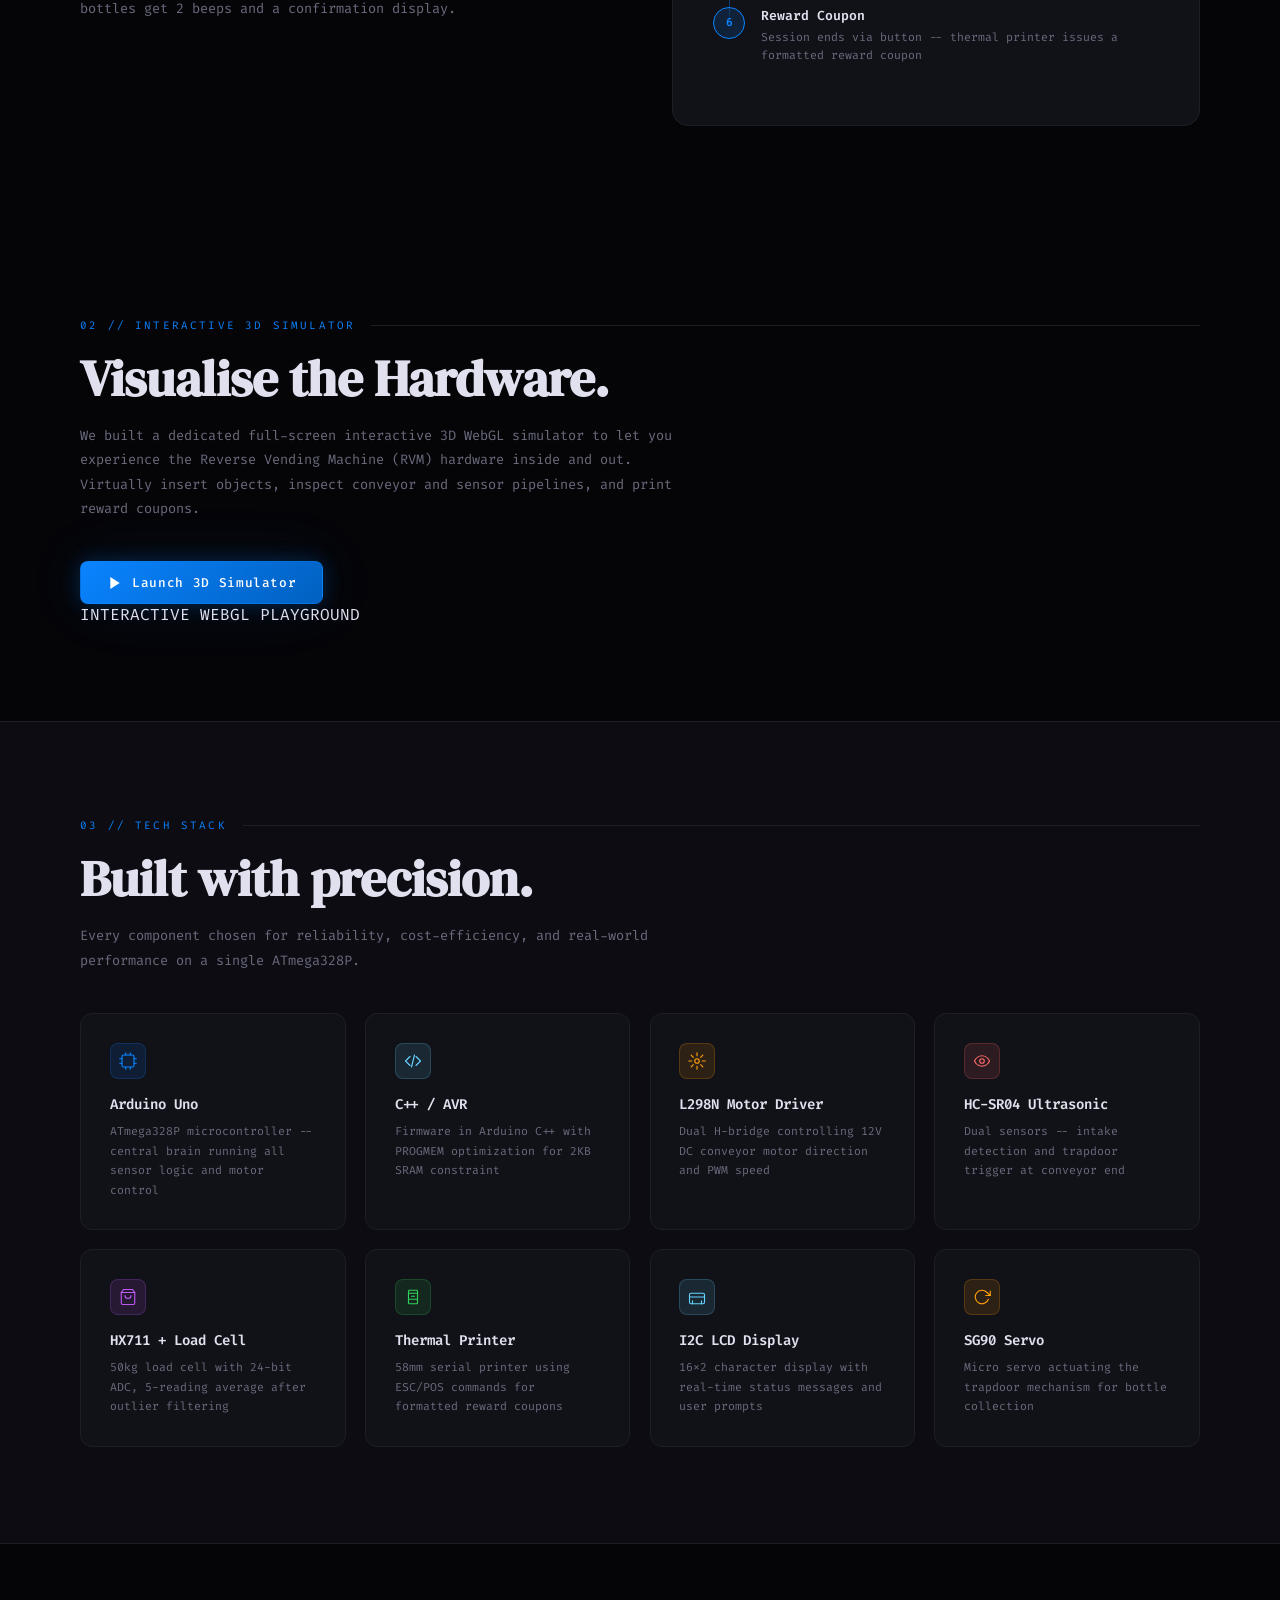
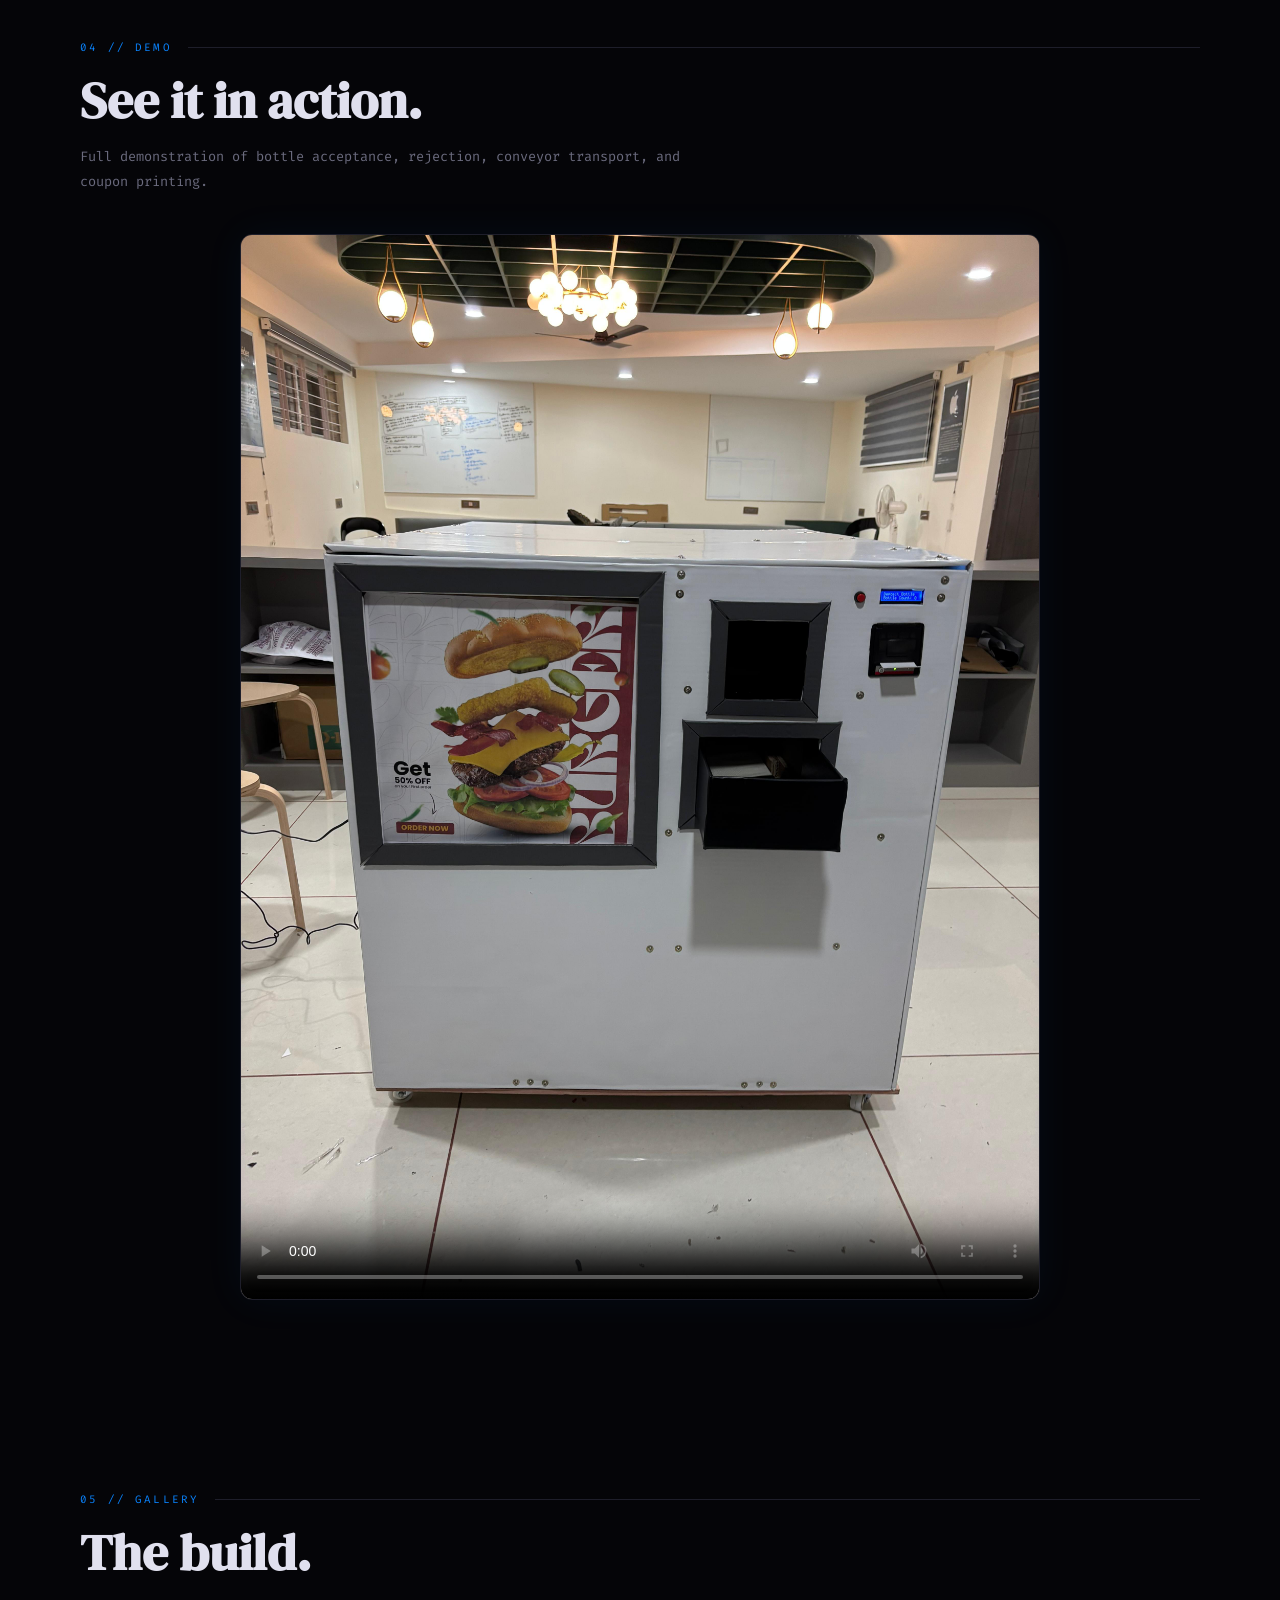
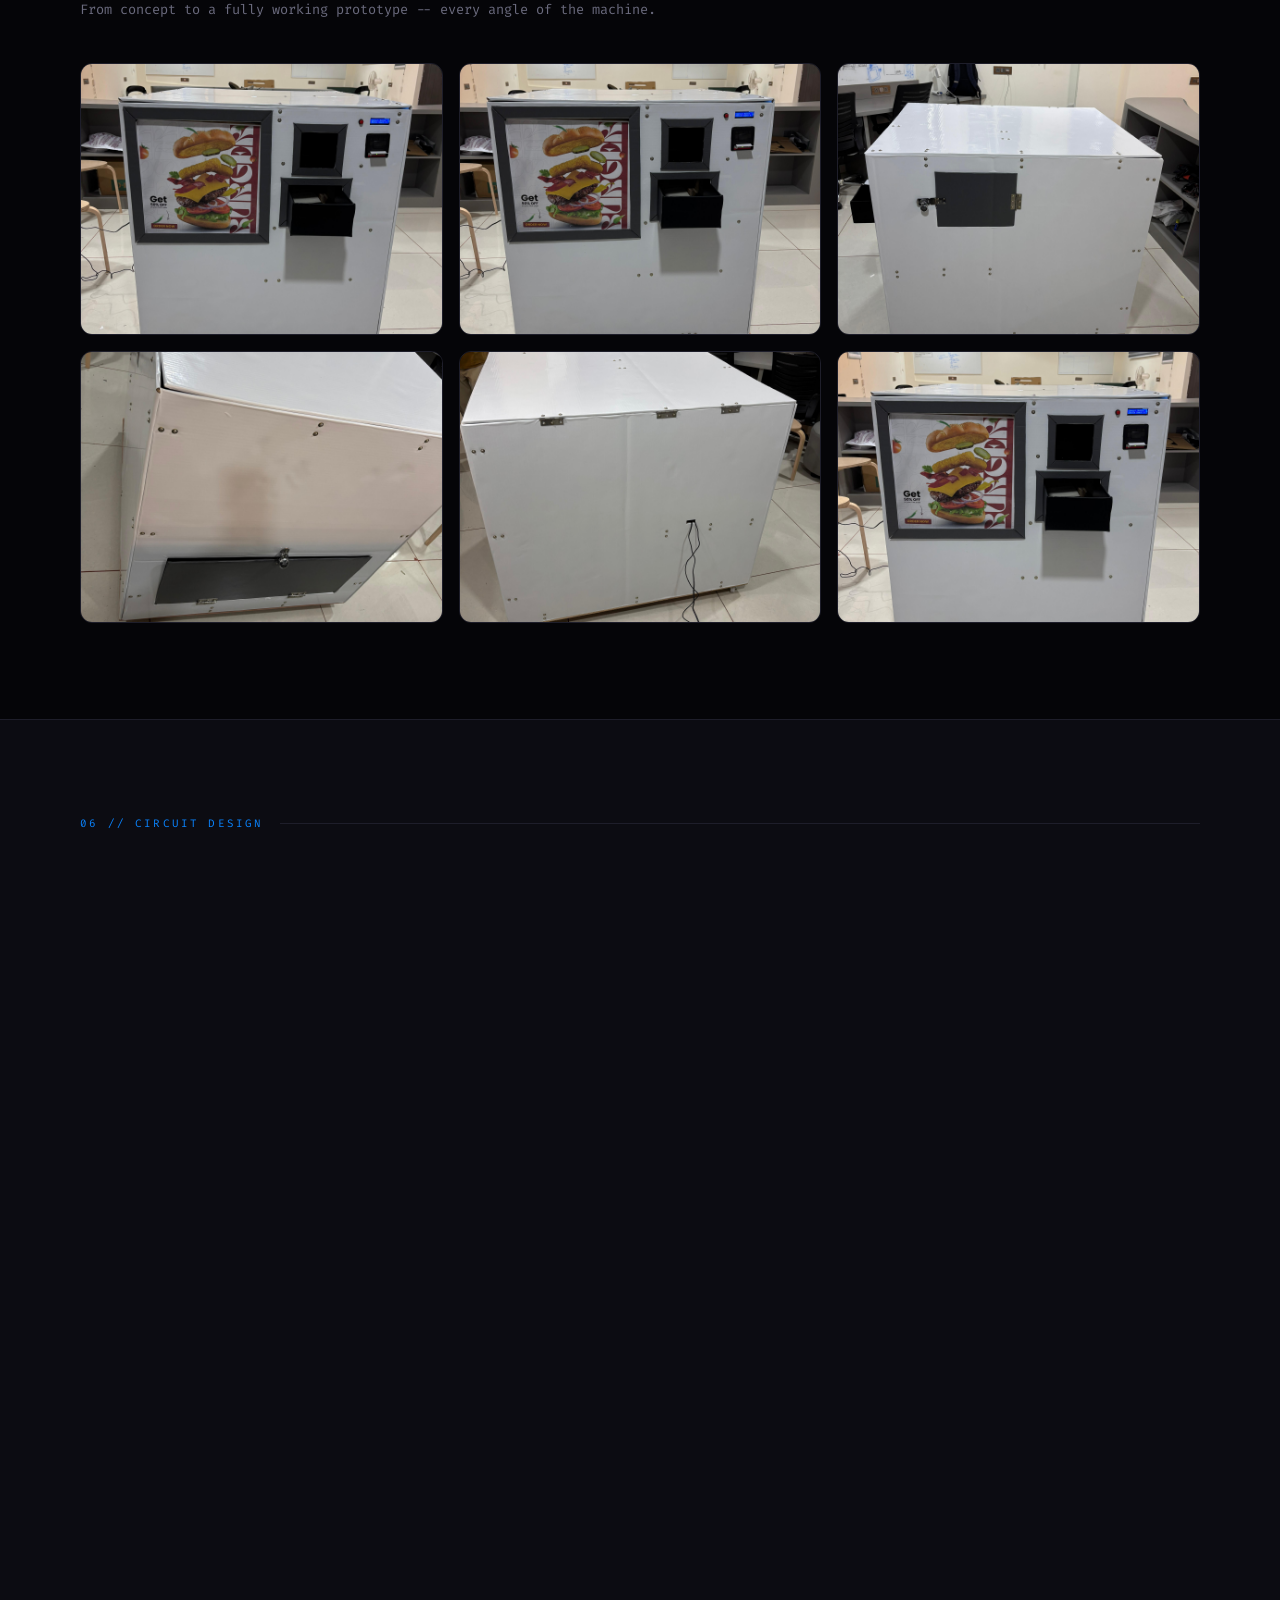
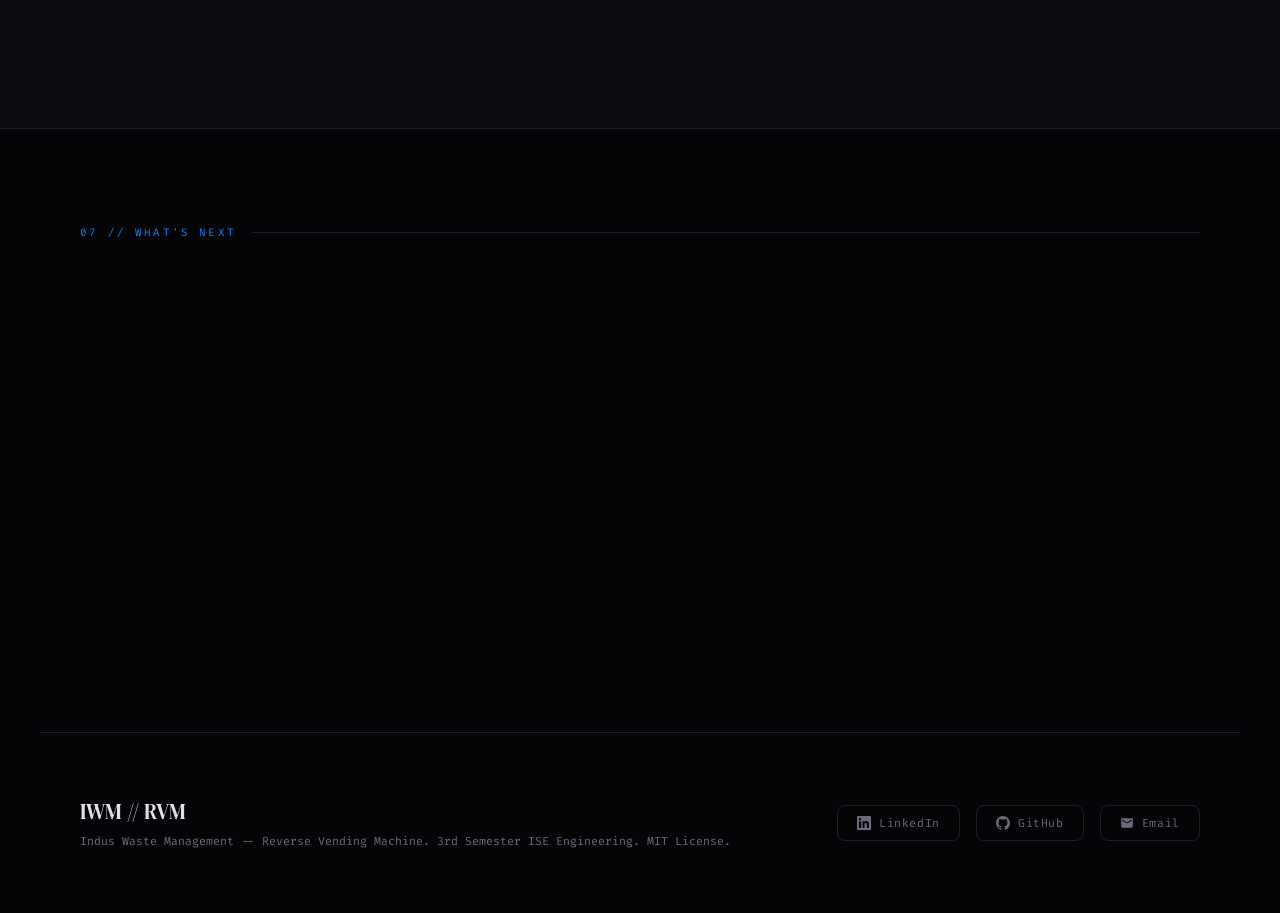
==== commit a7c2c464: "feat: add auto-camera tracking toggle, correct conveyor camera view, and implement realistic metro s" ====
--- a/index.html
+++ b/index.html
@@ -159,87 +159,22 @@
   </div>
 </section>
 
-<!-- 3D SIMULATOR -->
+<!-- 3D SIMULATOR CTA -->
 <section id="simulator">
   <div class="section-label">02 // Interactive 3D Simulator</div>
-  <h2 class="section-title reveal">Experience the RVM.</h2>
-  <p class="section-sub reveal">Interact with the virtual hardware: insert different objects, trigger weight/material sensors, follow conveyor operations, and print reward coupons in real-time WebGL.</p>
-
-  <div class="simulator-container reveal">
-    <!-- WebGL Canvas Container -->
-    <div class="canvas-container" id="canvas-container">
-      <!-- HUD overlays inside the canvas container -->
-      <div class="sim-overlay-hud lcd-hud">
-        <div class="lcd-title">SYSTEM LCD STATUS</div>
-        <div class="lcd-screen" id="sim-lcd-screen">
-          <div class="lcd-line" id="lcd-l1">SYSTEM READY</div>
-          <div class="lcd-line" id="lcd-l2">INSERT BOTTLE</div>
-        </div>
-      </div>
-
-      <div class="sim-overlay-hud printer-hud" id="printer-hud">
-        <div class="printer-title">THERMAL PRINTER TRAY</div>
-        <div class="printer-receipt" id="printer-receipt">
-          <div class="receipt-paper" id="receipt-paper"></div>
-        </div>
-      </div>
-
-      <div class="canvas-loading" id="canvas-loading">
-        <div class="spinner"></div>
-        <span>Initializing WebGL Scene...</span>
-      </div>
-    </div>
-
-    <!-- Simulator Control Panel -->
-    <div class="simulator-controls">
-      <div class="control-group">
-        <h3>1. Select Object to Insert</h3>
-        <div class="button-grid">
-          <button class="sim-btn btn-primary" id="btn-insert-pet">
-            <svg viewBox="0 0 24 24"><path d="M12 2v20M17 5H7a2 2 0 00-2 2v10a2 2 0 002 2h10a2 2 0 002-2V7a2 2 0 00-2-2z" fill="none" stroke="currentColor" stroke-width="2"/></svg>
-            PET Bottle (Plastic)
-            <span class="btn-desc">Valid . 20g . Accept</span>
-          </button>
-          <button class="sim-btn btn-danger" id="btn-insert-can">
-            <svg viewBox="0 0 24 24"><rect x="5" y="3" width="14" height="18" rx="2" fill="none" stroke="currentColor" stroke-width="2"/><line x1="5" y1="8" x2="19" y2="8" stroke="currentColor" stroke-width="2"/></svg>
-            Soda Can (Metal)
-            <span class="btn-desc">Invalid . 35g . Reject</span>
-          </button>
-          <button class="sim-btn btn-warning" id="btn-insert-heavy">
-            <svg viewBox="0 0 24 24"><path d="M12 2v20M17 5H7a2 2 0 00-2 2v10a2 2 0 002 2h10a2 2 0 002-2V7a2 2 0 00-2-2z" fill="none" stroke="currentColor" stroke-width="2"/><line x1="5" y1="12" x2="19" y2="12" stroke="currentColor" stroke-width="2"/></svg>
-            Wrong Bottle (Heavy)
-            <span class="btn-desc">Invalid . 60g . Reject</span>
-          </button>
-        </div>
-      </div>
-
-      <div class="control-group">
-        <h3>2. Session Operations</h3>
-        <button class="sim-btn btn-action" id="btn-end-session">
-          <svg viewBox="0 0 24 24"><circle cx="12" cy="12" r="10" fill="none" stroke="currentColor" stroke-width="2"/><circle cx="12" cy="12" r="4" fill="currentColor"/></svg>
-          End Session & Print Coupon
-        </button>
-      </div>
-
-      <div class="control-group">
-        <h3>3. Cinematic Camera View</h3>
-        <div class="camera-grid">
-          <button class="cam-btn active" data-view="free">Free Orbit</button>
-          <button class="cam-btn" data-view="intake">Intake Slot</button>
-          <button class="cam-btn" data-view="conveyor">Conveyor Belt</button>
-          <button class="cam-btn" data-view="printer">Printer Tray</button>
-        </div>
-      </div>
-
-      <div class="session-stats">
-        <div class="s-stat">
-          <span class="s-val" id="sess-btl-count">0</span>
-          <span class="s-label">Bottles Recycled</span>
-        </div>
-        <div class="s-stat">
-          <span class="s-val" id="sess-credits">0</span>
-          <span class="s-label">Credits Earned</span>
-        </div>
+  <div class="sim-cta-container reveal">
+    <div class="sim-cta-content">
+      <h2 class="section-title">Visualise the Hardware.</h2>
+      <p class="section-sub">We built a dedicated full-screen interactive 3D WebGL simulator to let you experience the Reverse Vending Machine (RVM) hardware inside and out. Virtually insert objects, inspect conveyor and sensor pipelines, and print reward coupons.</p>
+      <a href="demo.html" class="hero-cta">
+        <svg viewBox="0 0 24 24"><polygon points="5 3 19 12 5 21 5 3" fill="currentColor"/></svg>
+        Launch 3D Simulator
+      </a>
+    </div>
+    <div class="sim-cta-preview">
+      <div class="preview-box">
+        <div class="preview-ring"></div>
+        <div class="preview-text">INTERACTIVE WEBGL PLAYGROUND</div>
       </div>
     </div>
   </div>
@@ -469,16 +404,5 @@
 }
 document.addEventListener('keydown', e => { if (e.key === 'Escape') closeLightbox(); });
 </script>
-  <script type="importmap">
-  {
-    "imports": {
-      "three": "https://cdn.jsdelivr.net/npm/three@0.160.0/build/three.module.js",
-      "three/addons/": "https://cdn.jsdelivr.net/npm/three@0.160.0/examples/jsm/"
-    }
-  }
-  </script>
-  <!-- GSAP for smooth camera animations -->
-  <script src="https://cdn.jsdelivr.net/npm/gsap@3.12.2/dist/gsap.min.js"></script>
-  <script type="module" src="src/simulator.js"></script>
 </body>
 </html>
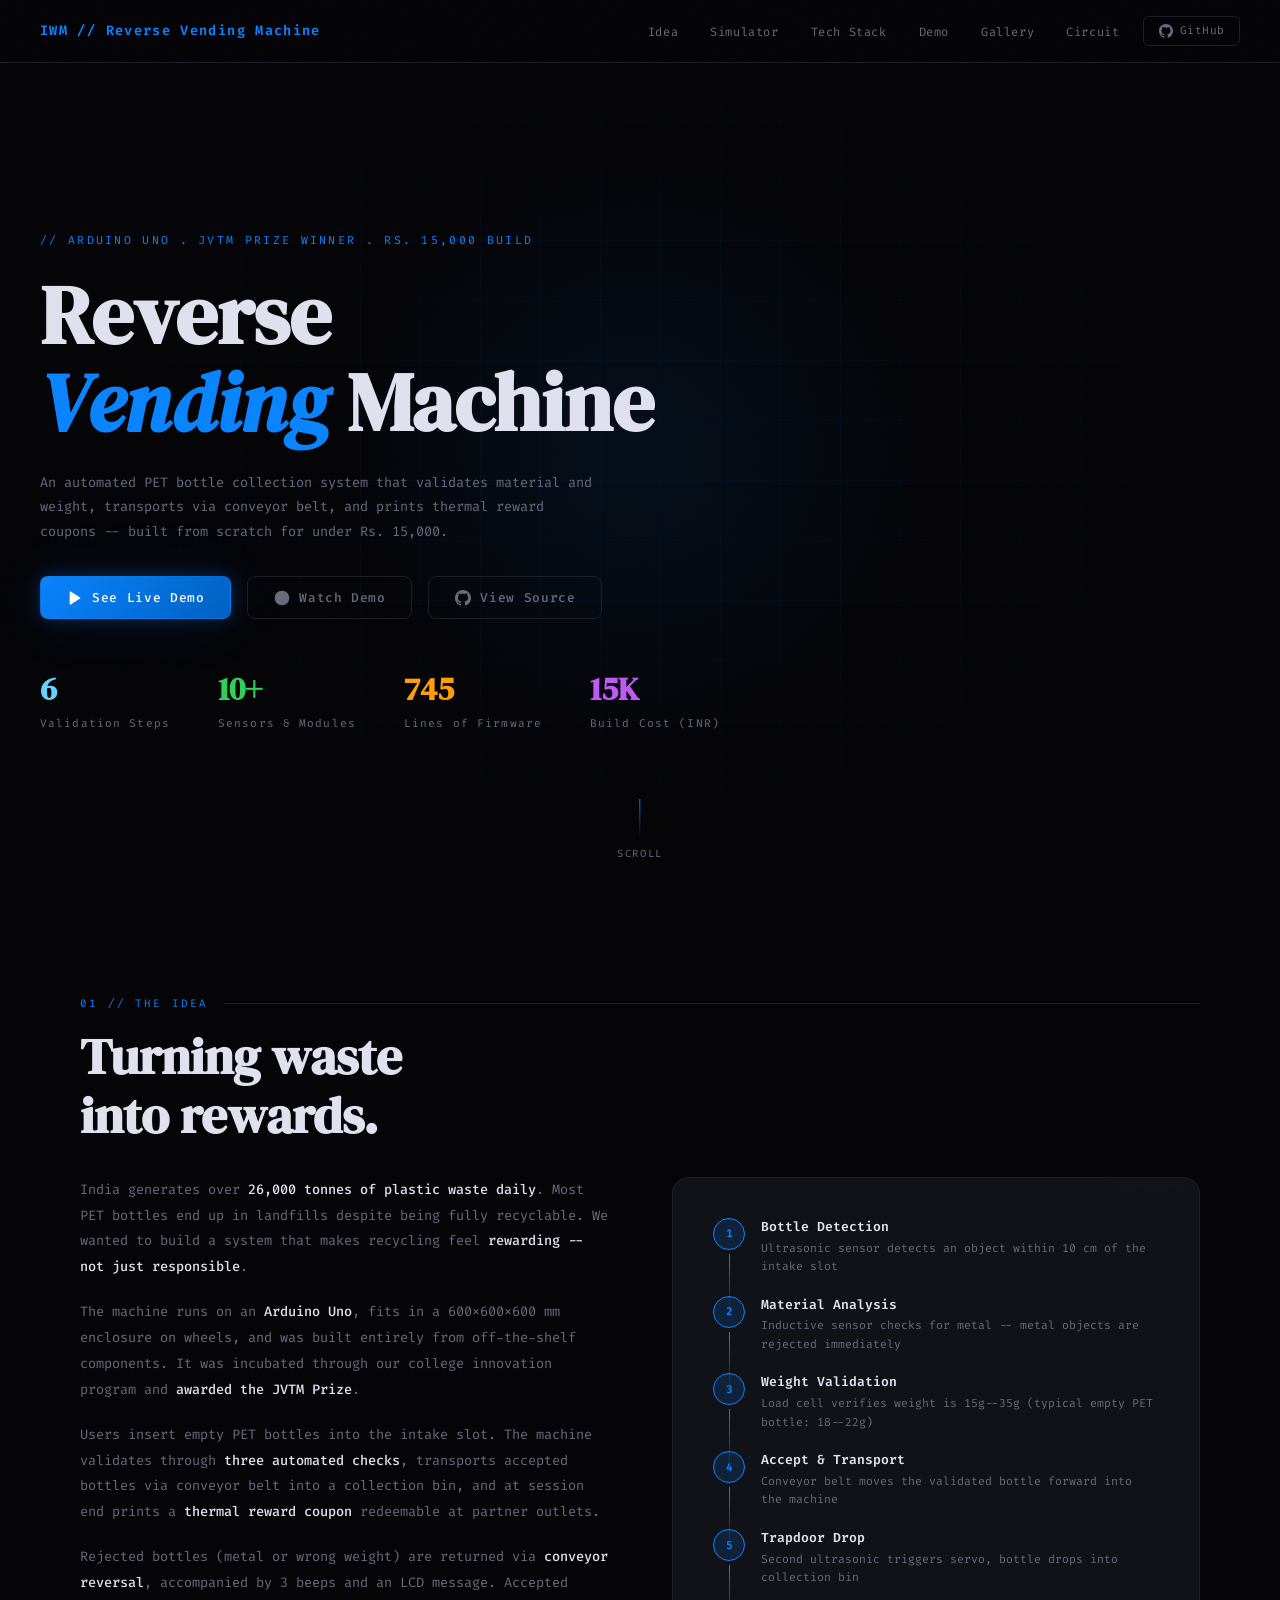
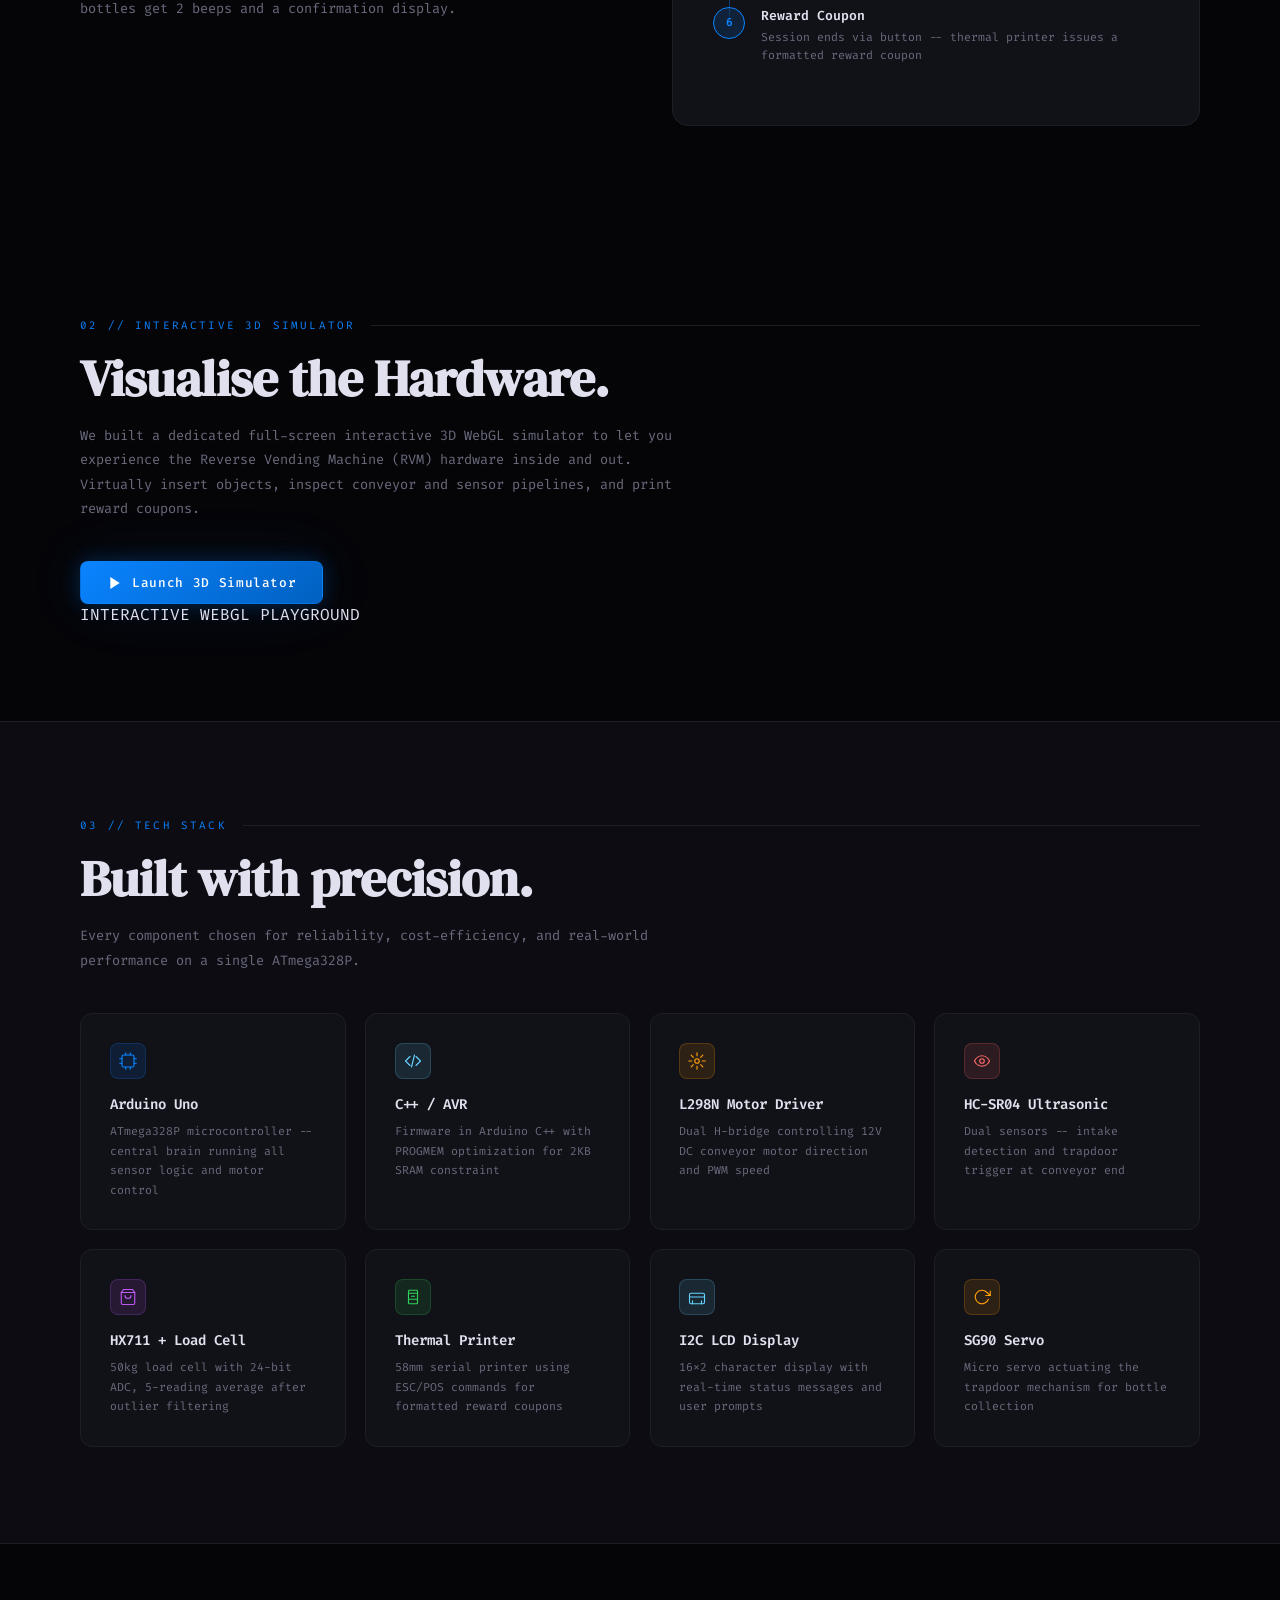
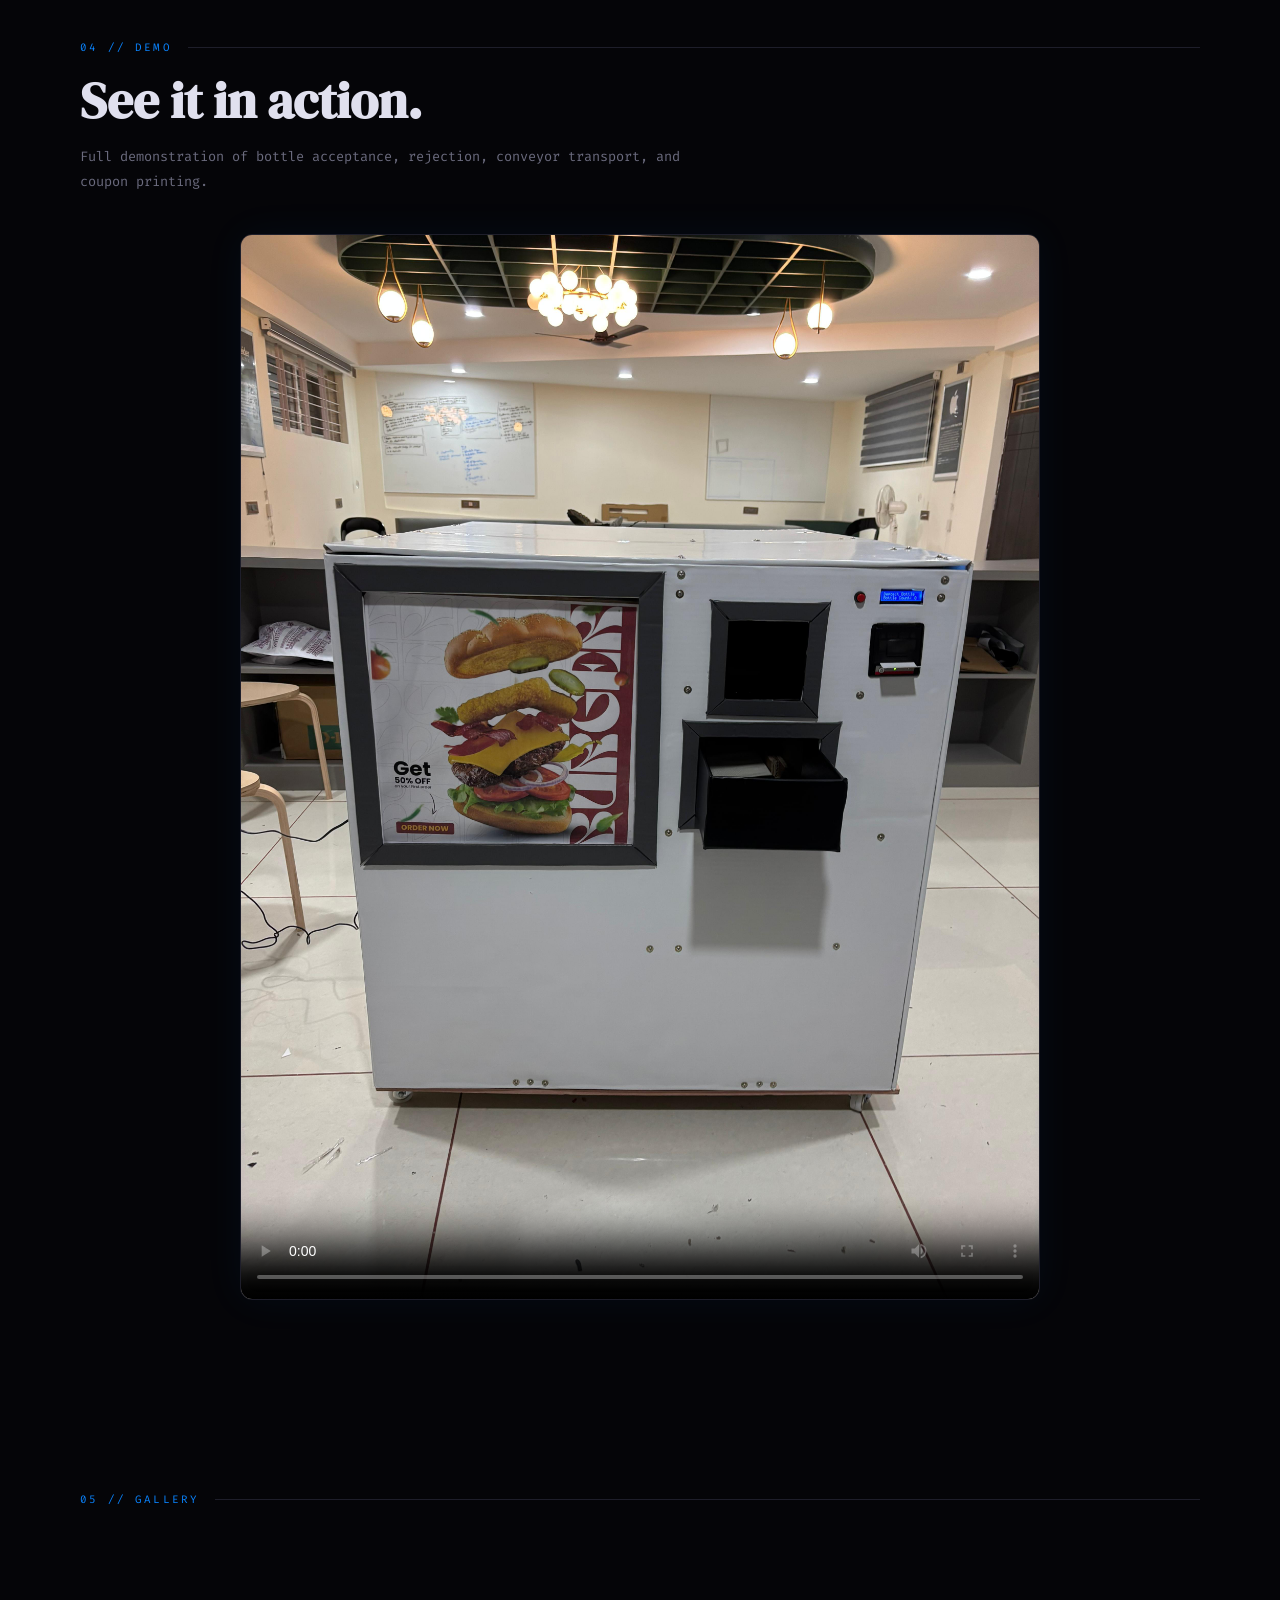
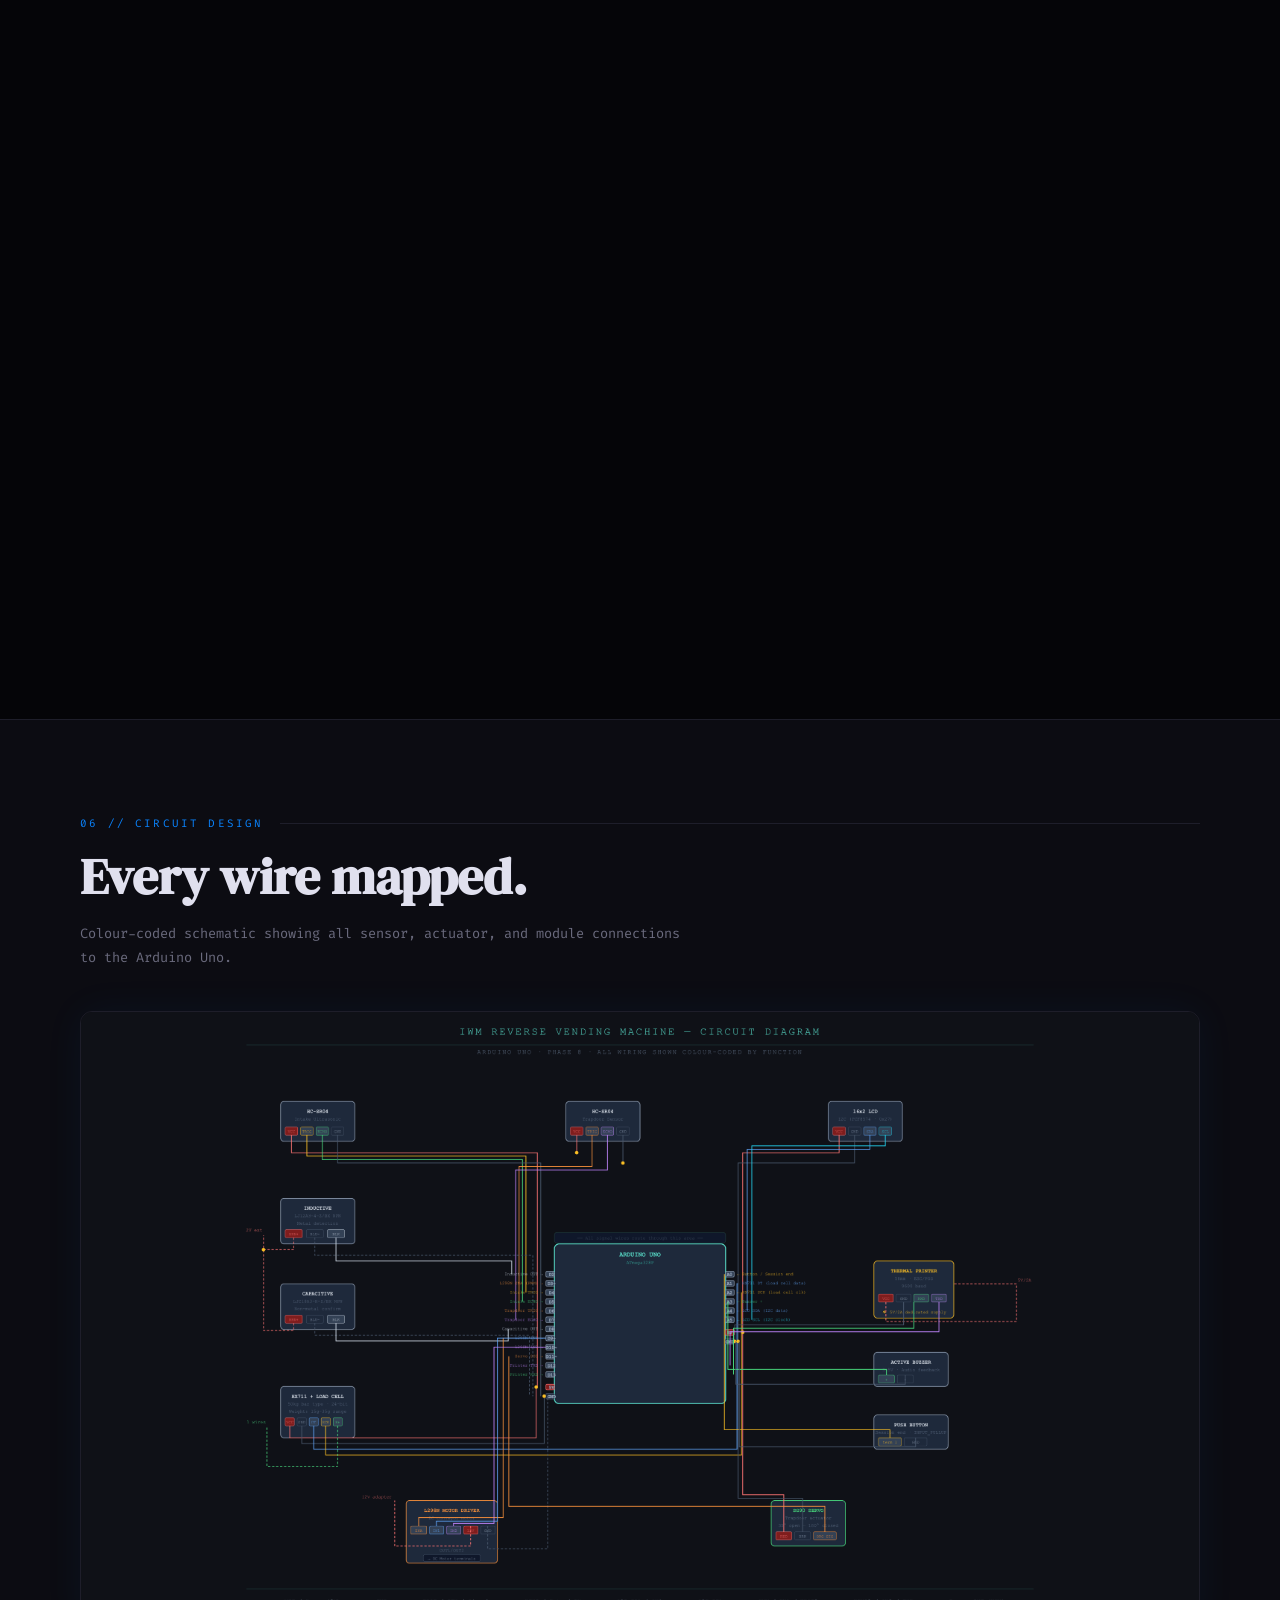
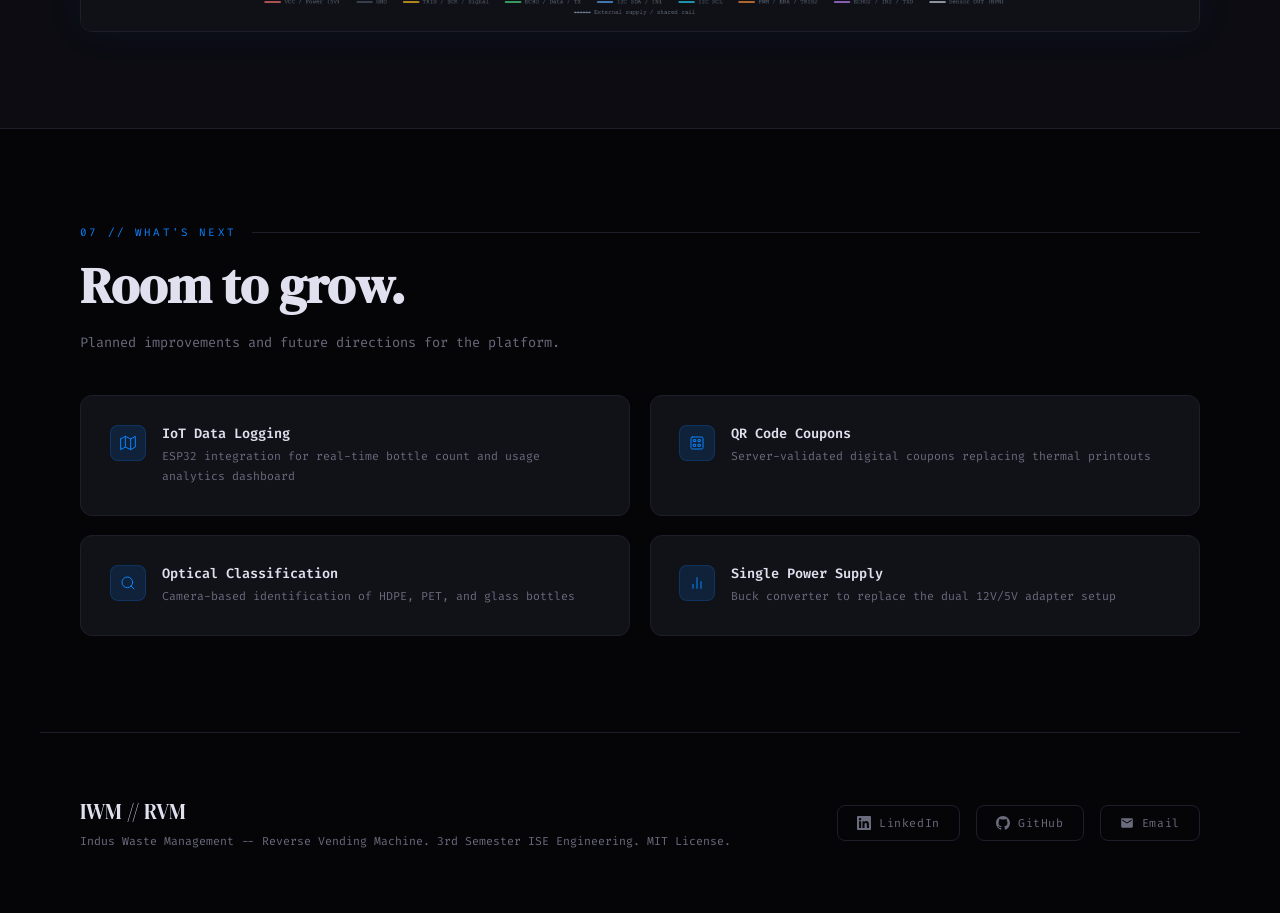
==== commit 88a0074d: "feat: add 'See Live Demo' CTA button in hero section" ====
--- a/index.html
+++ b/index.html
@@ -56,8 +56,12 @@
   </p>
 
   <div class="hero-ctas">
-    <a href="#demo" class="hero-cta">
-      <svg viewBox="0 0 24 24"><polygon points="5 3 19 12 5 21 5 3" fill="currentColor"/></svg>
+    <a href="demo.html" class="hero-cta">
+      <svg viewBox="0 0 24 24" fill="none" stroke="currentColor" stroke-width="2" stroke-linecap="round" stroke-linejoin="round"><polygon points="5 3 19 12 5 21 5 3" fill="currentColor"/></svg>
+      See Live Demo
+    </a>
+    <a href="#demo" class="hero-cta-secondary">
+      <svg viewBox="0 0 24 24" fill="none" stroke="currentColor" stroke-width="2" stroke-linecap="round" stroke-linejoin="round"><circle cx="12" cy="12" r="10"/><polygon points="10 8 16 12 10 16 10 8"/></svg>
       Watch Demo
     </a>
     <a href="https://github.com/ishaaqdev/IWM-Reverse-Vending-Machine" target="_blank" class="hero-cta-secondary">
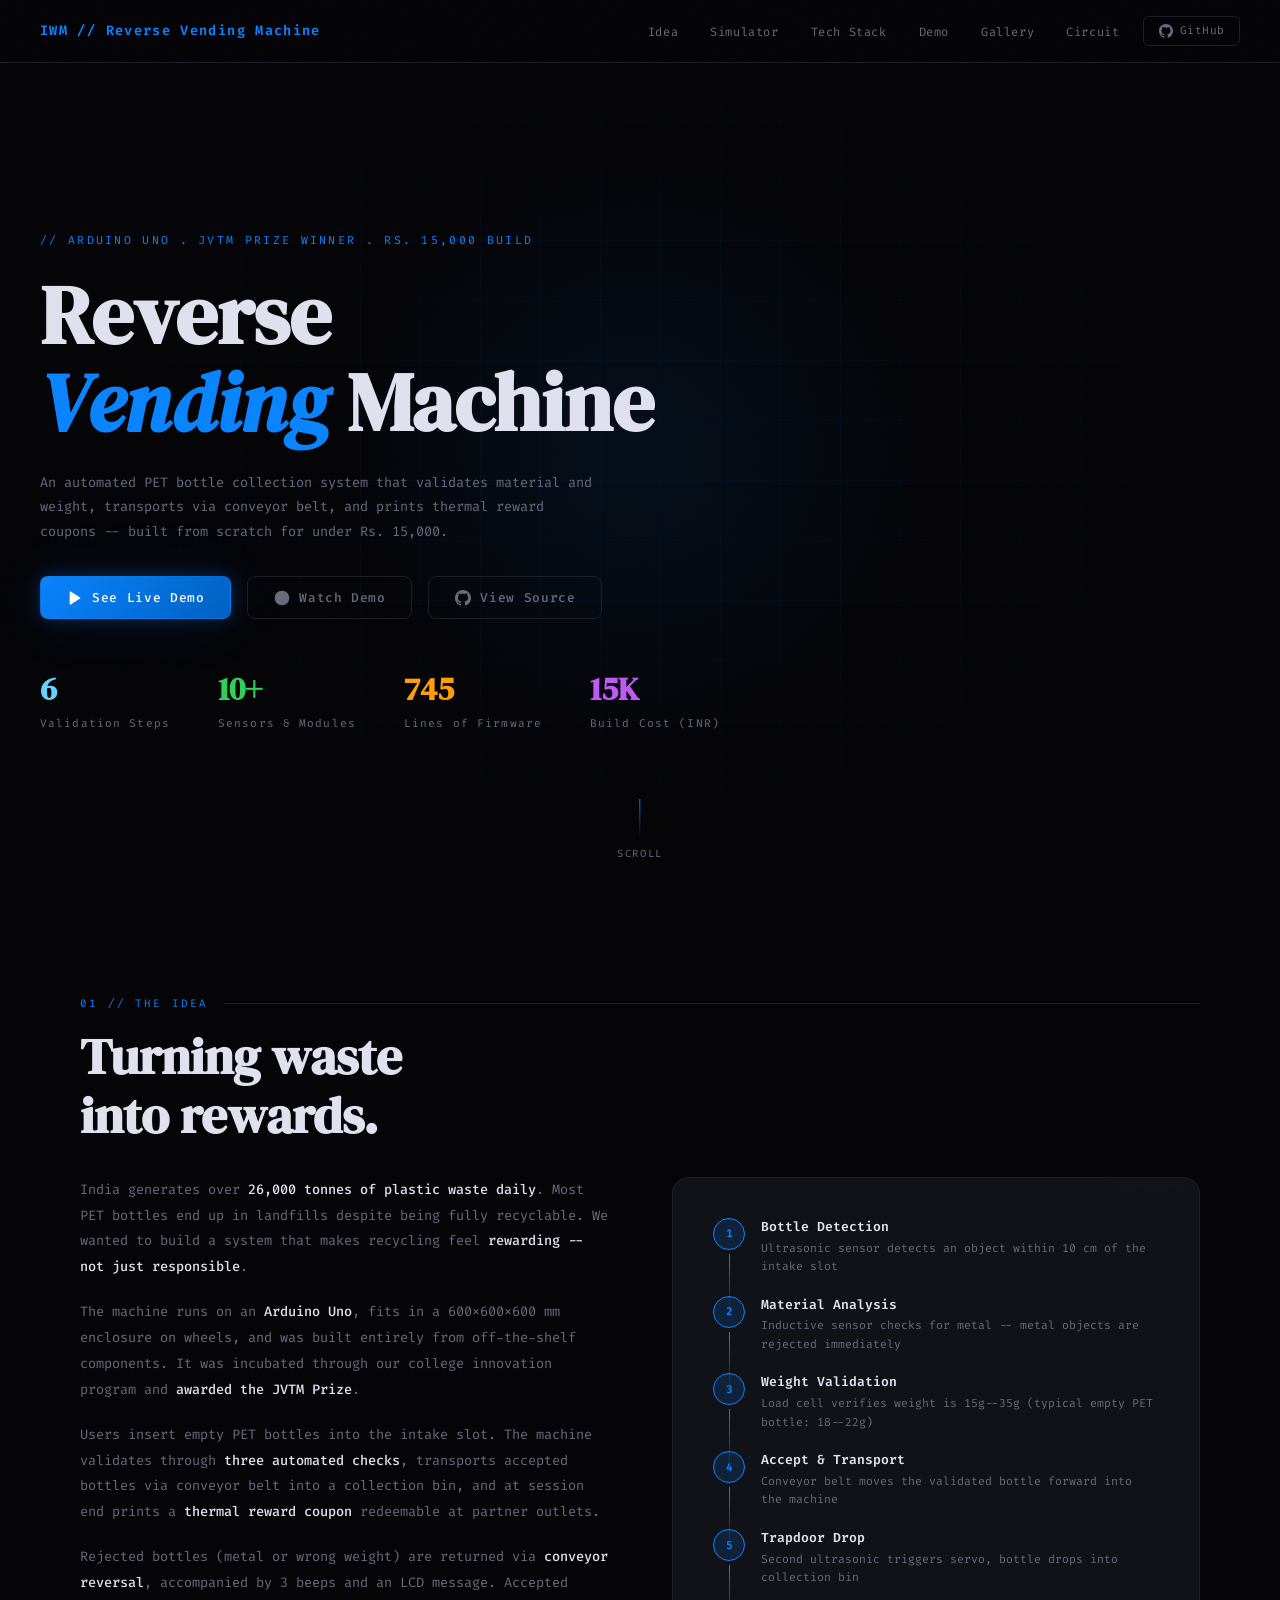
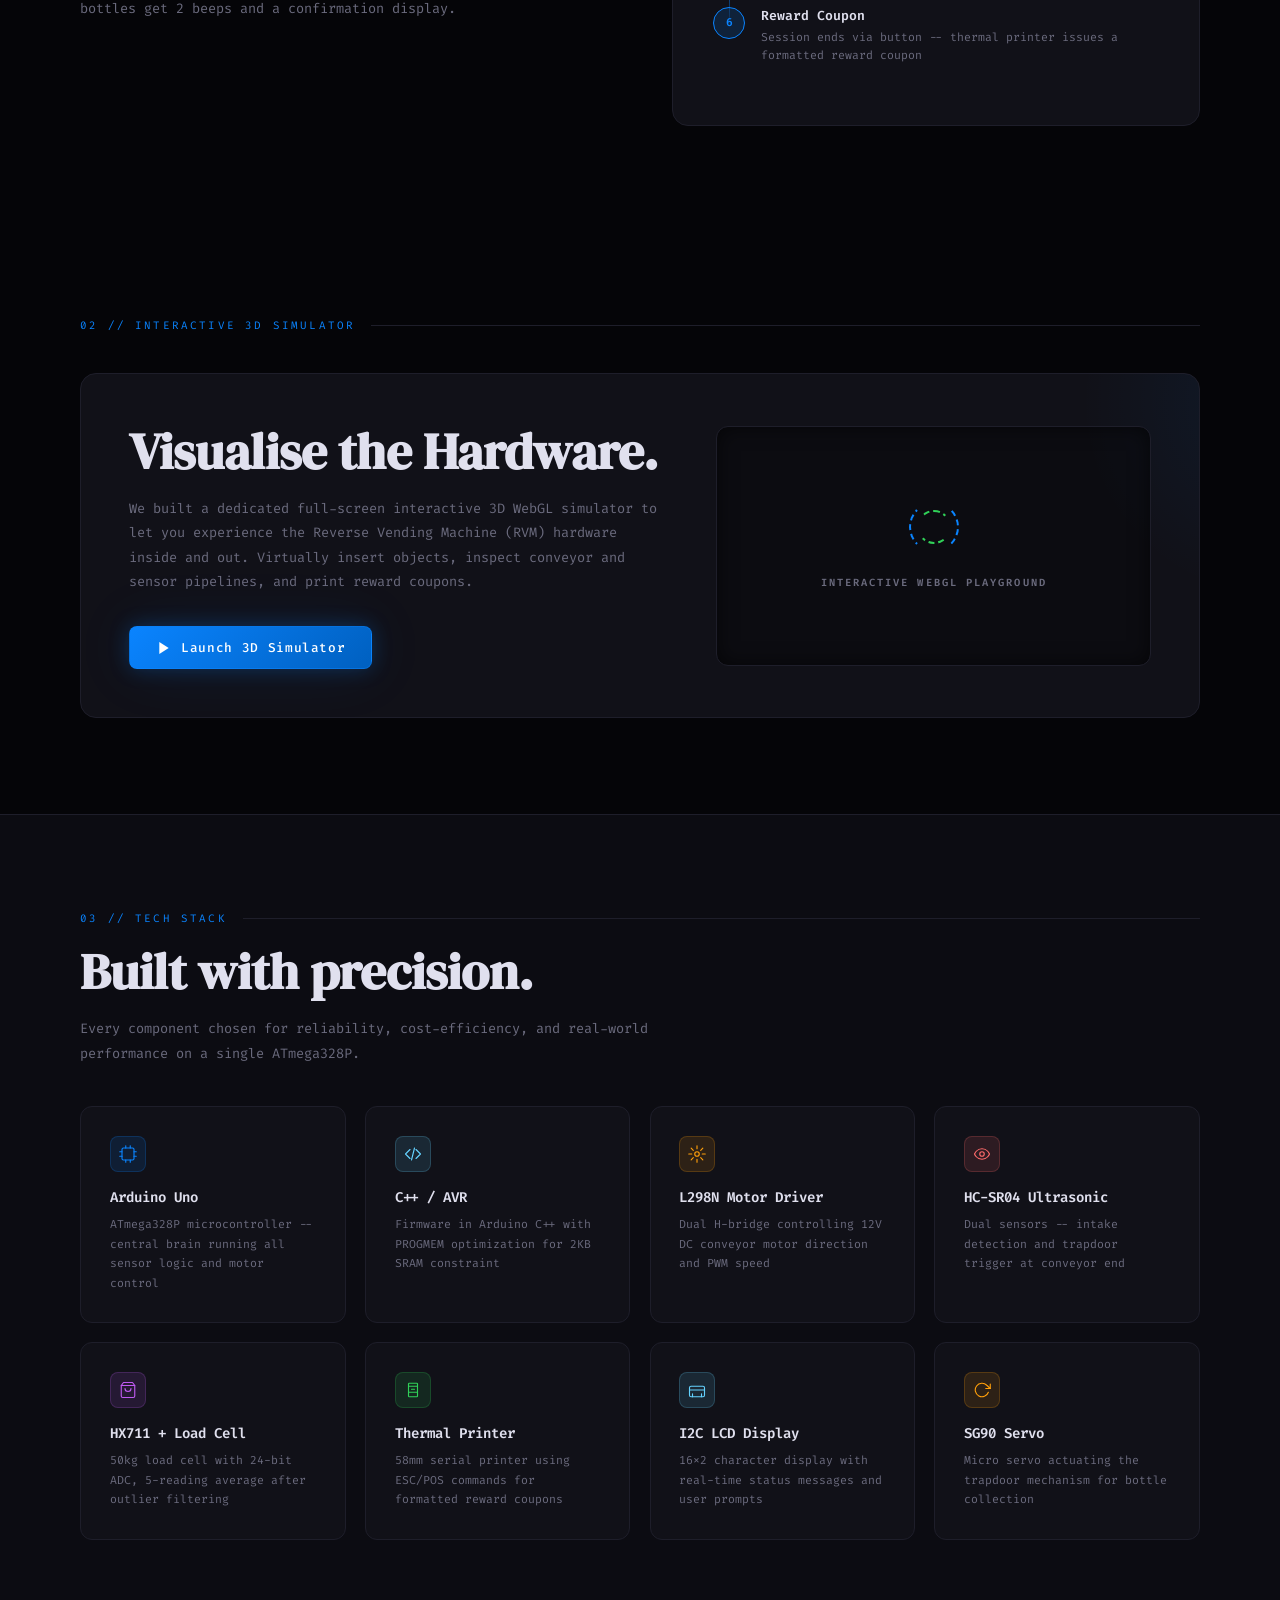
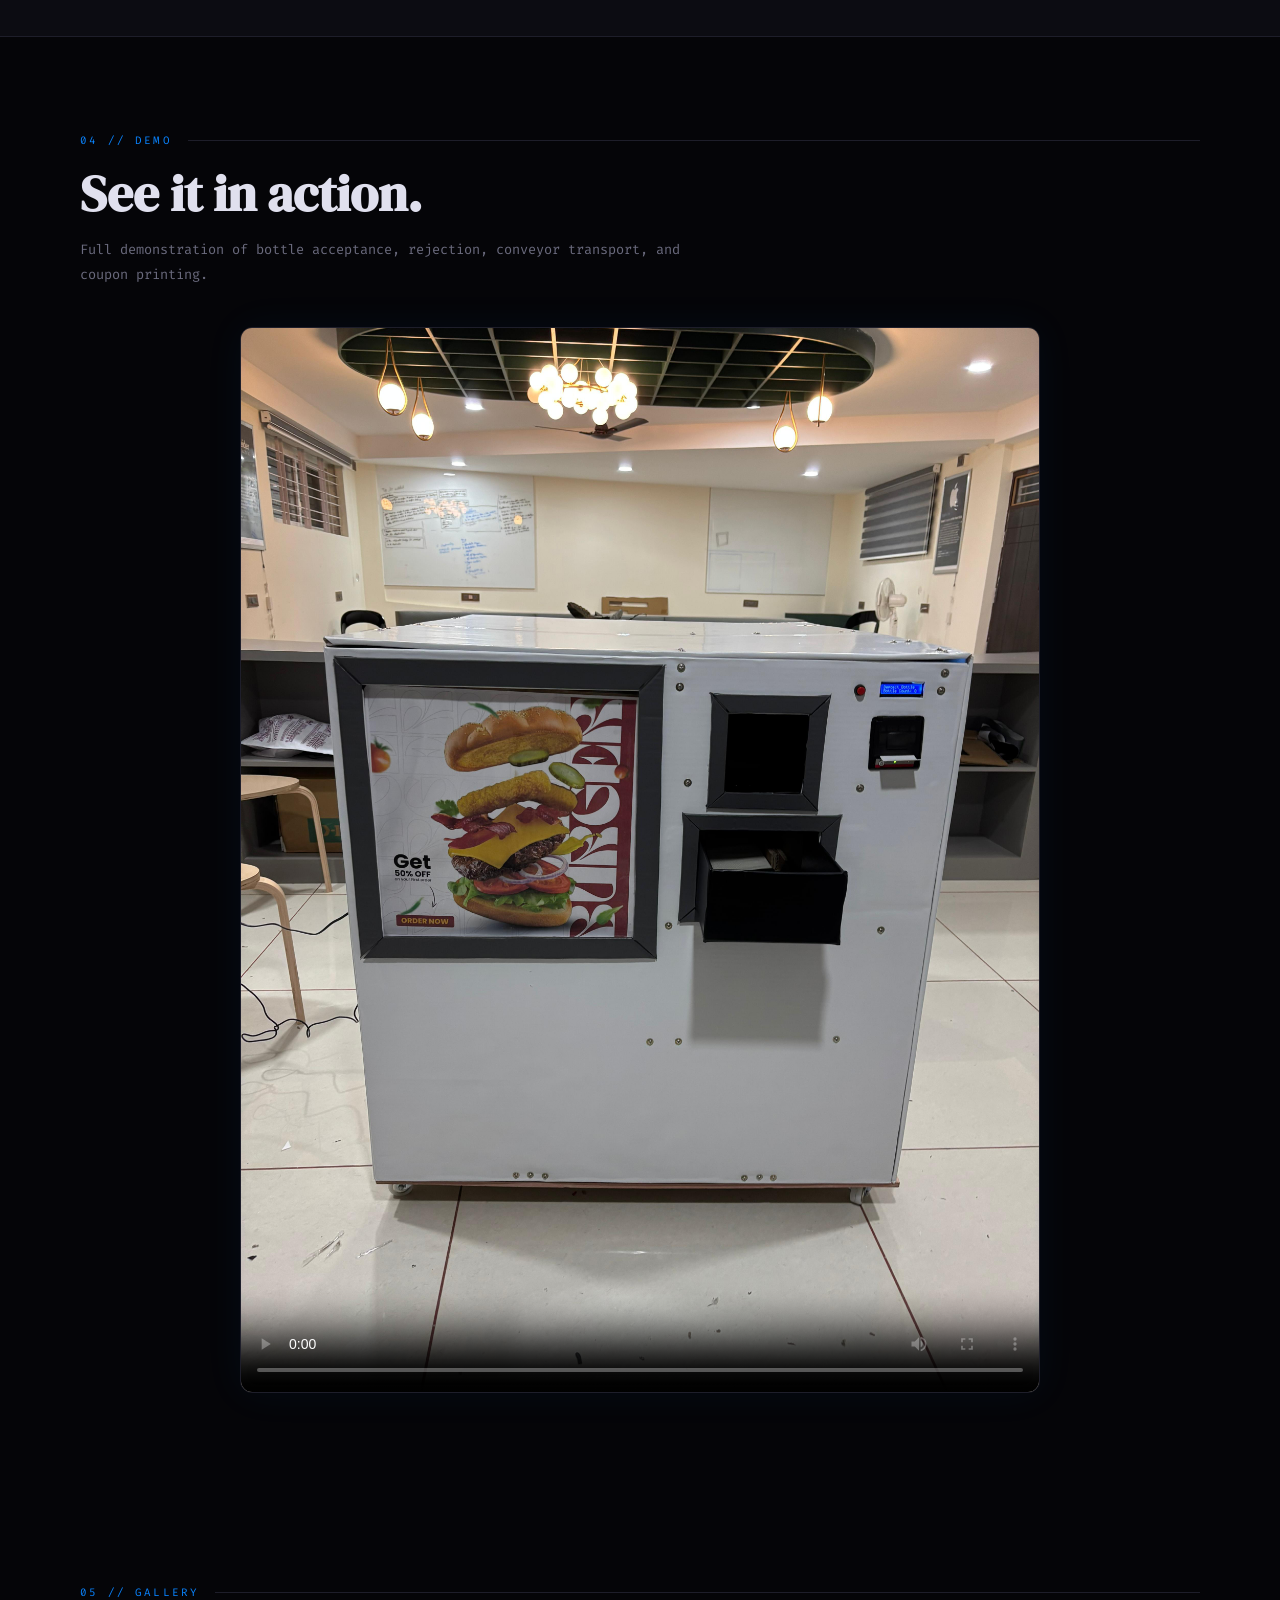
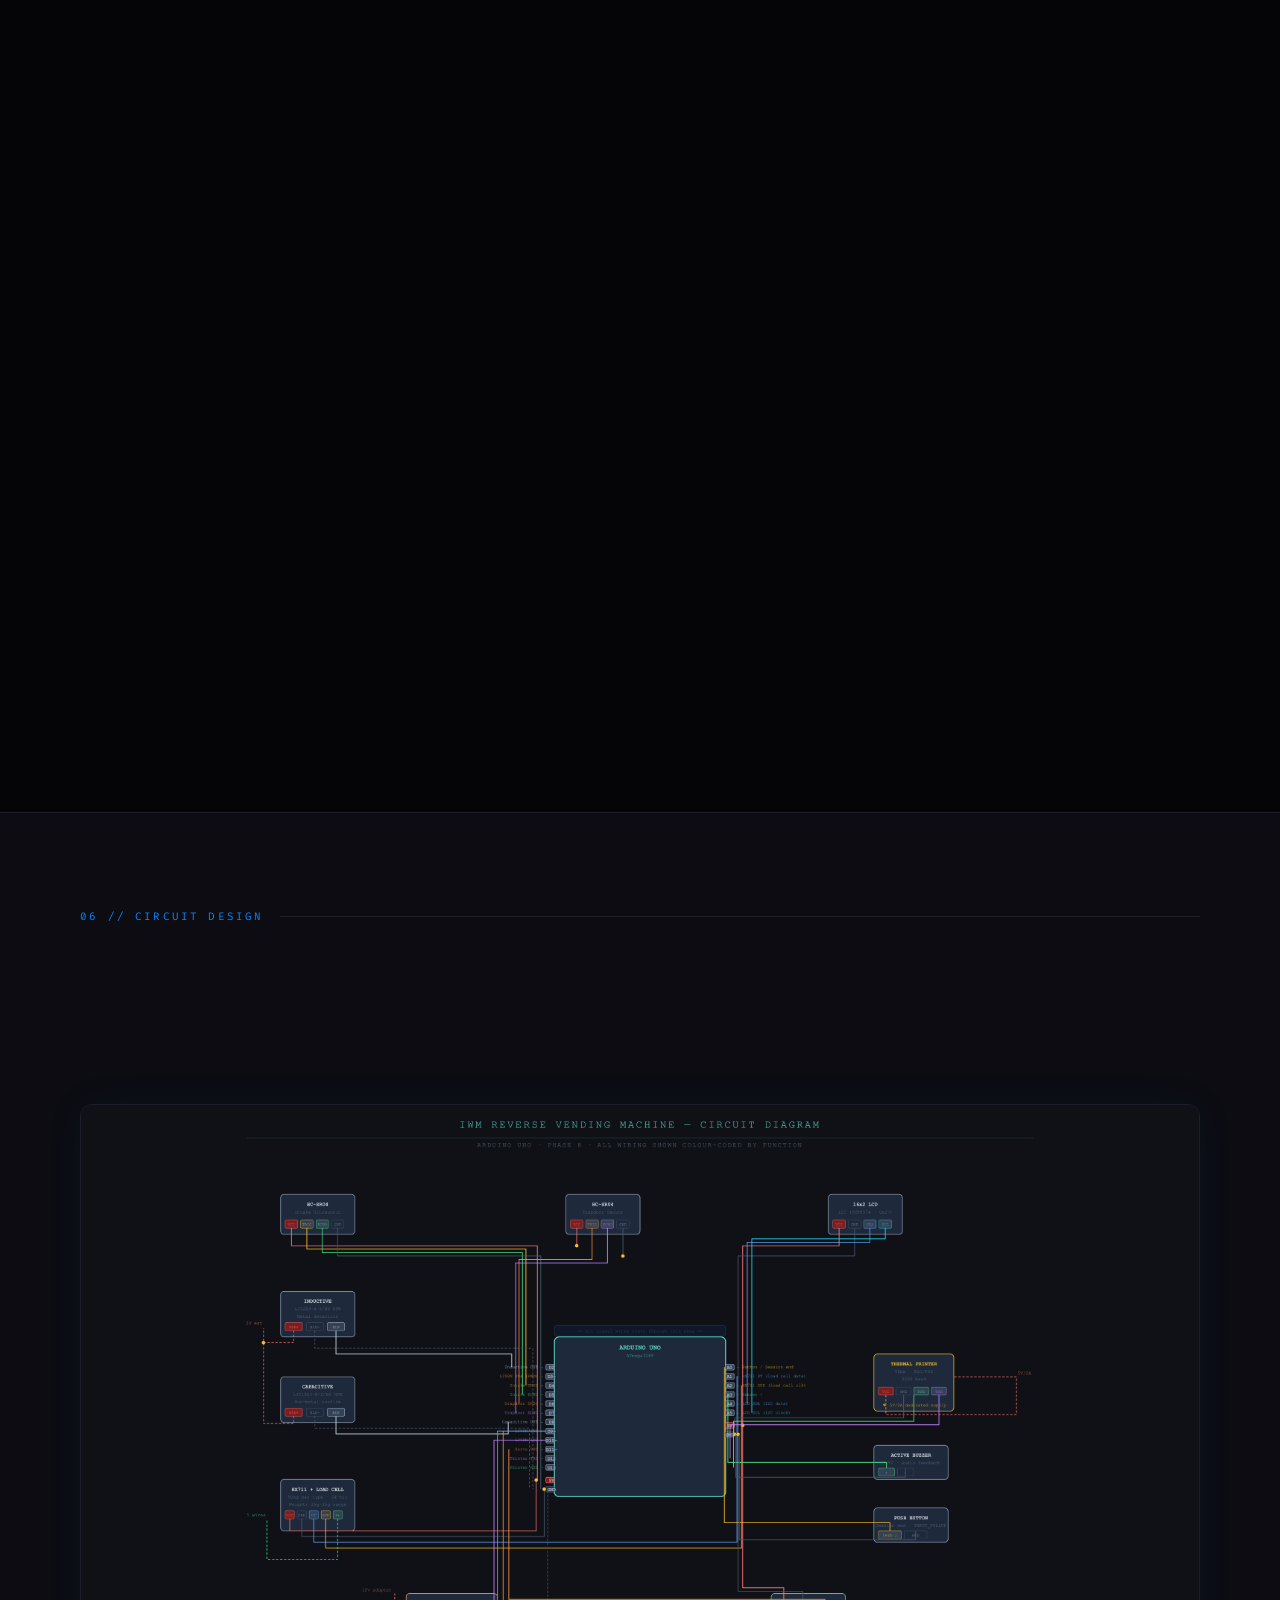
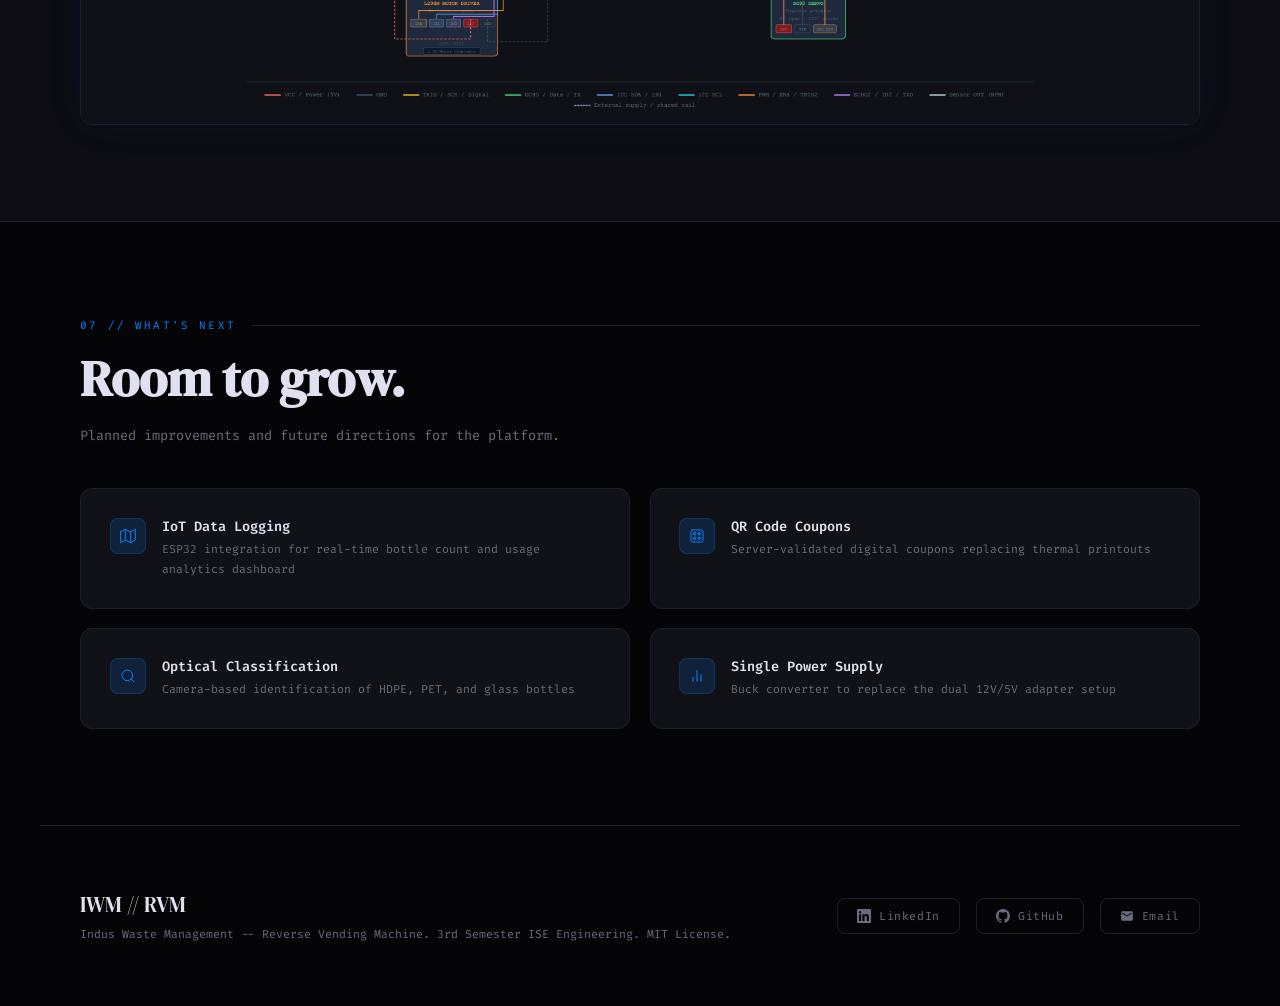
==== commit b2bf9b3c: "fix: add cache-busting to CSS and JS imports to force browser refresh" ====
--- a/index.html
+++ b/index.html
@@ -7,7 +7,7 @@
 <meta name="description" content="An Arduino-powered Reverse Vending Machine that validates, collects PET bottles and prints reward coupons. JVTM Prize Winner. Built by Team IWM.">
 <link rel="preconnect" href="https://fonts.googleapis.com">
 <link href="https://fonts.googleapis.com/css2?family=Fira+Code:wght@300;400;500;600&family=DM+Serif+Display:ital@0;1&display=swap" rel="stylesheet">
-<link rel="stylesheet" href="style.css">
+<link rel="stylesheet" href="style.css?v=1.0.1">
 </head>
 <body>
 
--- a/style.css
+++ b/style.css
@@ -809,3 +809,120 @@
   }
 }
 
+/* 3D SIMULATOR CTA SECTION */
+.sim-cta-container {
+  display: grid;
+  grid-template-columns: 1.1fr 0.9fr;
+  gap: 3.5rem;
+  align-items: center;
+  margin-top: 2.5rem;
+  background: var(--card);
+  border: 1px solid var(--border);
+  border-radius: 16px;
+  padding: 3rem;
+  position: relative;
+  overflow: hidden;
+}
+
+.sim-cta-container::before {
+  content: '';
+  position: absolute;
+  top: -50%;
+  right: -25%;
+  width: 400px;
+  height: 400px;
+  background: radial-gradient(circle, rgba(10, 132, 255, 0.08) 0%, transparent 70%);
+  border-radius: 50%;
+  pointer-events: none;
+}
+
+.sim-cta-content {
+  display: flex;
+  flex-direction: column;
+  align-items: flex-start;
+}
+
+.sim-cta-content .section-title {
+  margin-bottom: 1rem;
+}
+
+.sim-cta-content .section-sub {
+  margin-bottom: 2rem;
+  max-width: 100%;
+}
+
+.sim-cta-preview {
+  display: flex;
+  justify-content: center;
+  align-items: center;
+  width: 100%;
+}
+
+.preview-box {
+  background: rgba(5, 5, 8, 0.4);
+  border: 1px solid var(--border);
+  border-radius: 12px;
+  width: 100%;
+  height: 240px;
+  display: flex;
+  flex-direction: column;
+  align-items: center;
+  justify-content: center;
+  gap: 1.5rem;
+  position: relative;
+  overflow: hidden;
+  box-shadow: inset 0 0 20px rgba(0, 0, 0, 0.6);
+}
+
+.preview-ring {
+  width: 50px;
+  height: 50px;
+  border: 2px dashed var(--accent);
+  border-top-color: transparent;
+  border-bottom-color: transparent;
+  border-radius: 50%;
+  animation: rotateRing 4s linear infinite;
+  position: relative;
+}
+
+.preview-ring::before {
+  content: '';
+  position: absolute;
+  inset: 6px;
+  border: 2px dashed var(--accent2);
+  border-left-color: transparent;
+  border-right-color: transparent;
+  border-radius: 50%;
+  animation: rotateRingInner 2s linear infinite reverse;
+}
+
+@keyframes rotateRing {
+  from { transform: rotate(0deg); }
+  to { transform: rotate(360deg); }
+}
+
+@keyframes rotateRingInner {
+  from { transform: rotate(0deg); }
+  to { transform: rotate(360deg); }
+}
+
+.preview-text {
+  font-size: 0.65rem;
+  color: var(--muted);
+  letter-spacing: 0.2em;
+  font-weight: 600;
+  text-transform: uppercase;
+}
+
+@media (max-width: 900px) {
+  .sim-cta-container {
+    grid-template-columns: 1fr;
+    gap: 2rem;
+    padding: 2rem;
+  }
+  
+  .preview-box {
+    height: 200px;
+  }
+}
+
